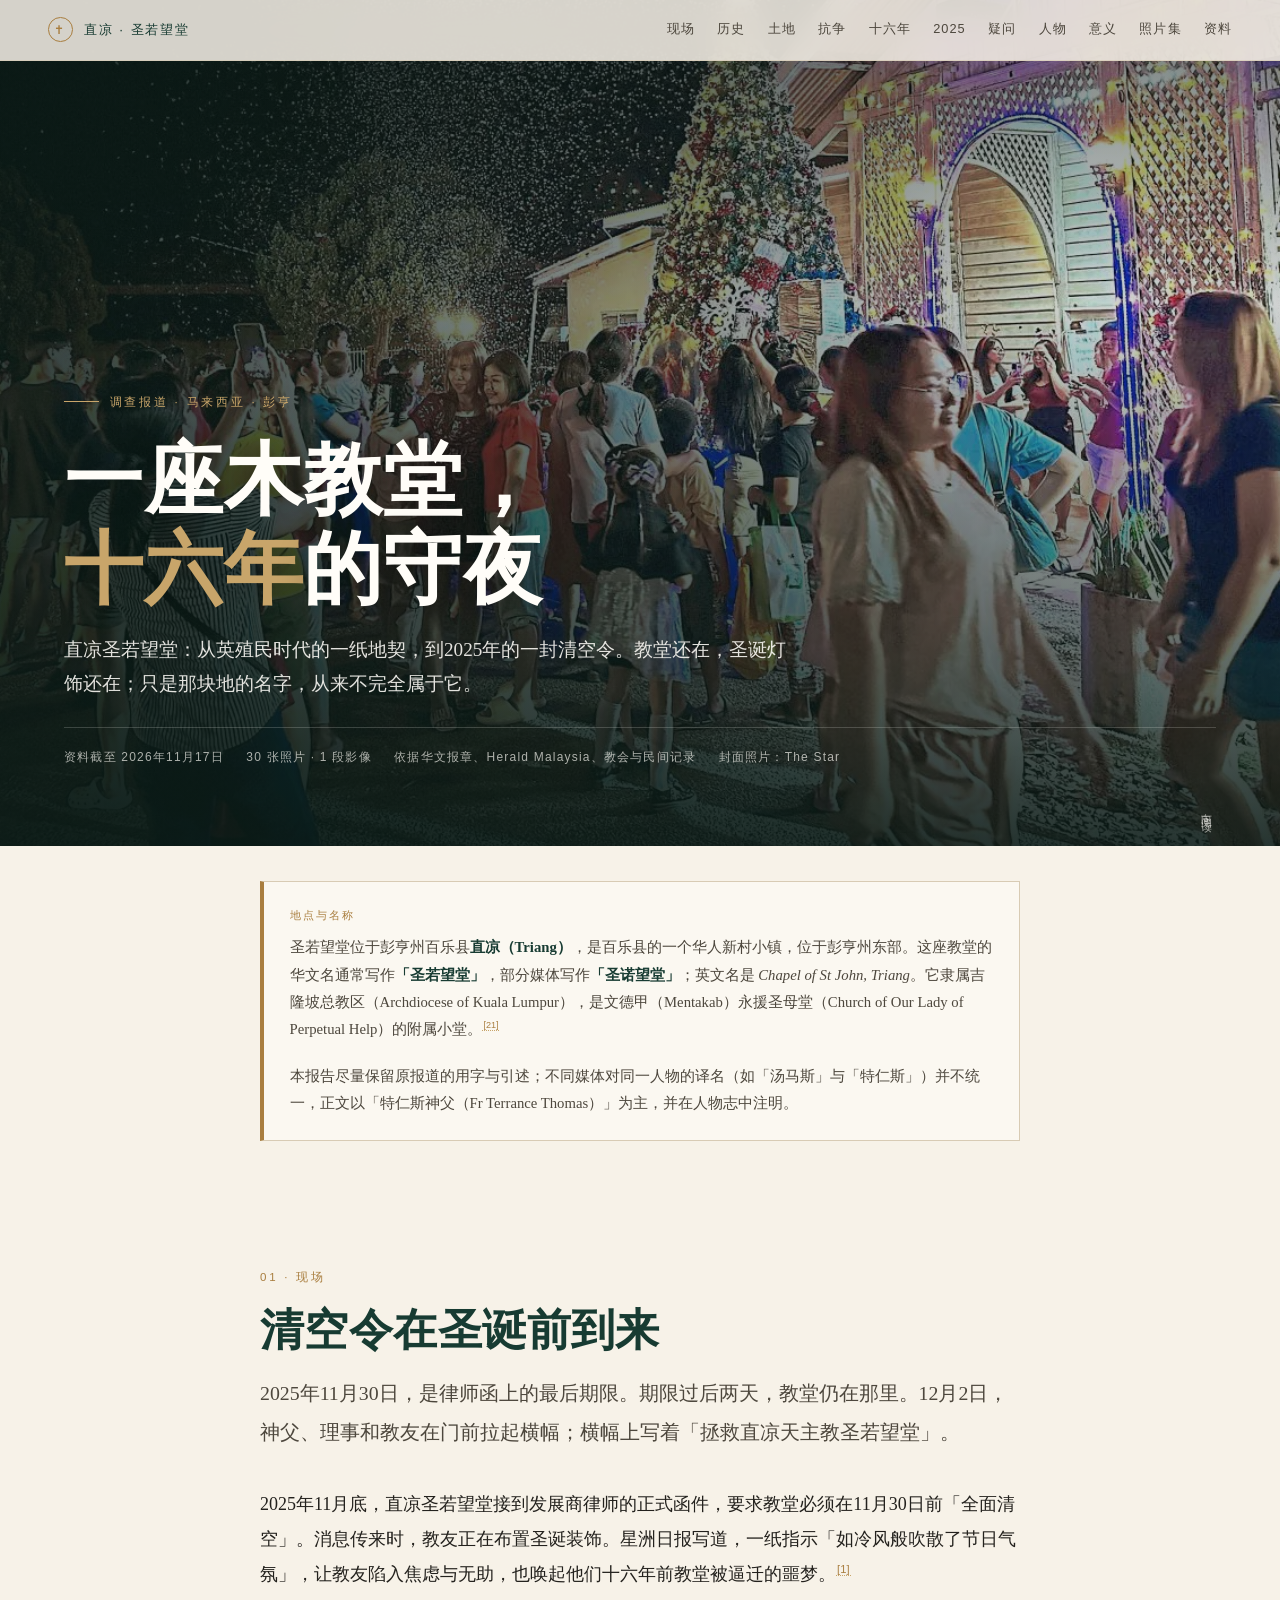
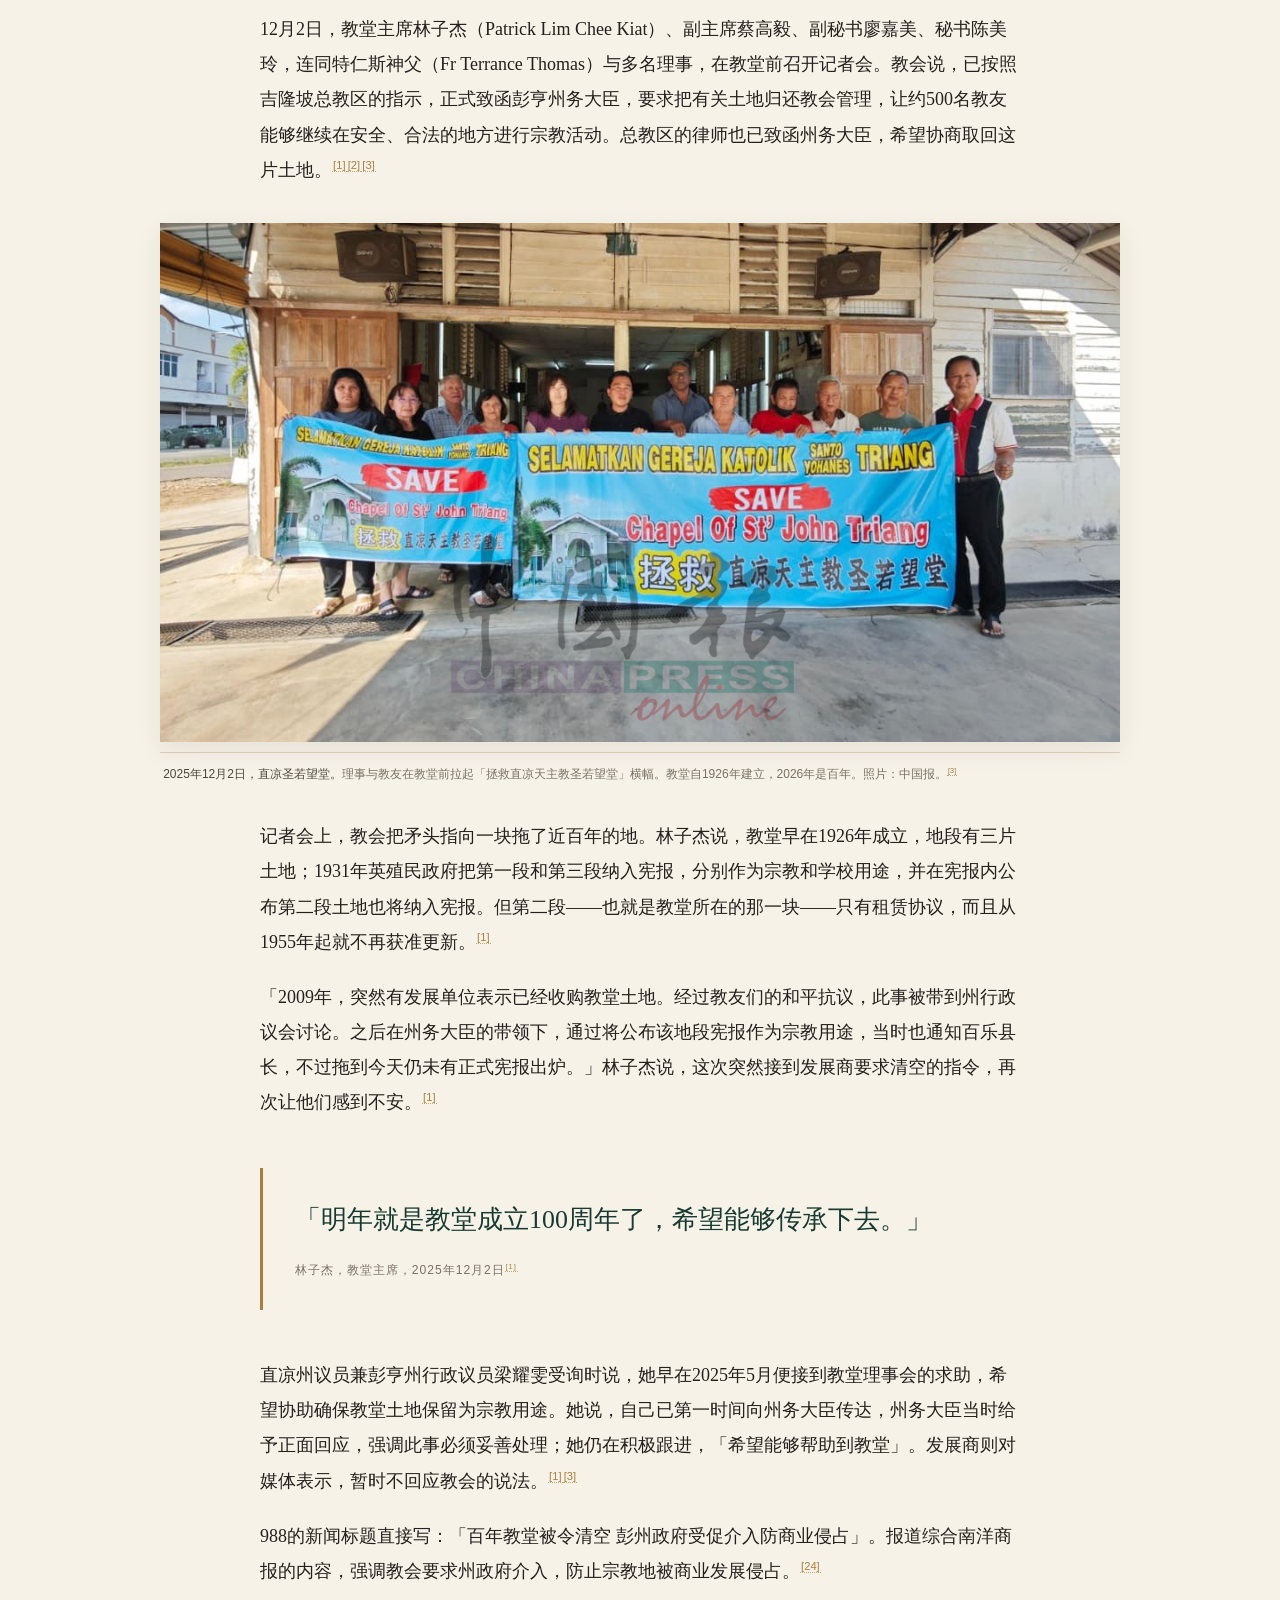
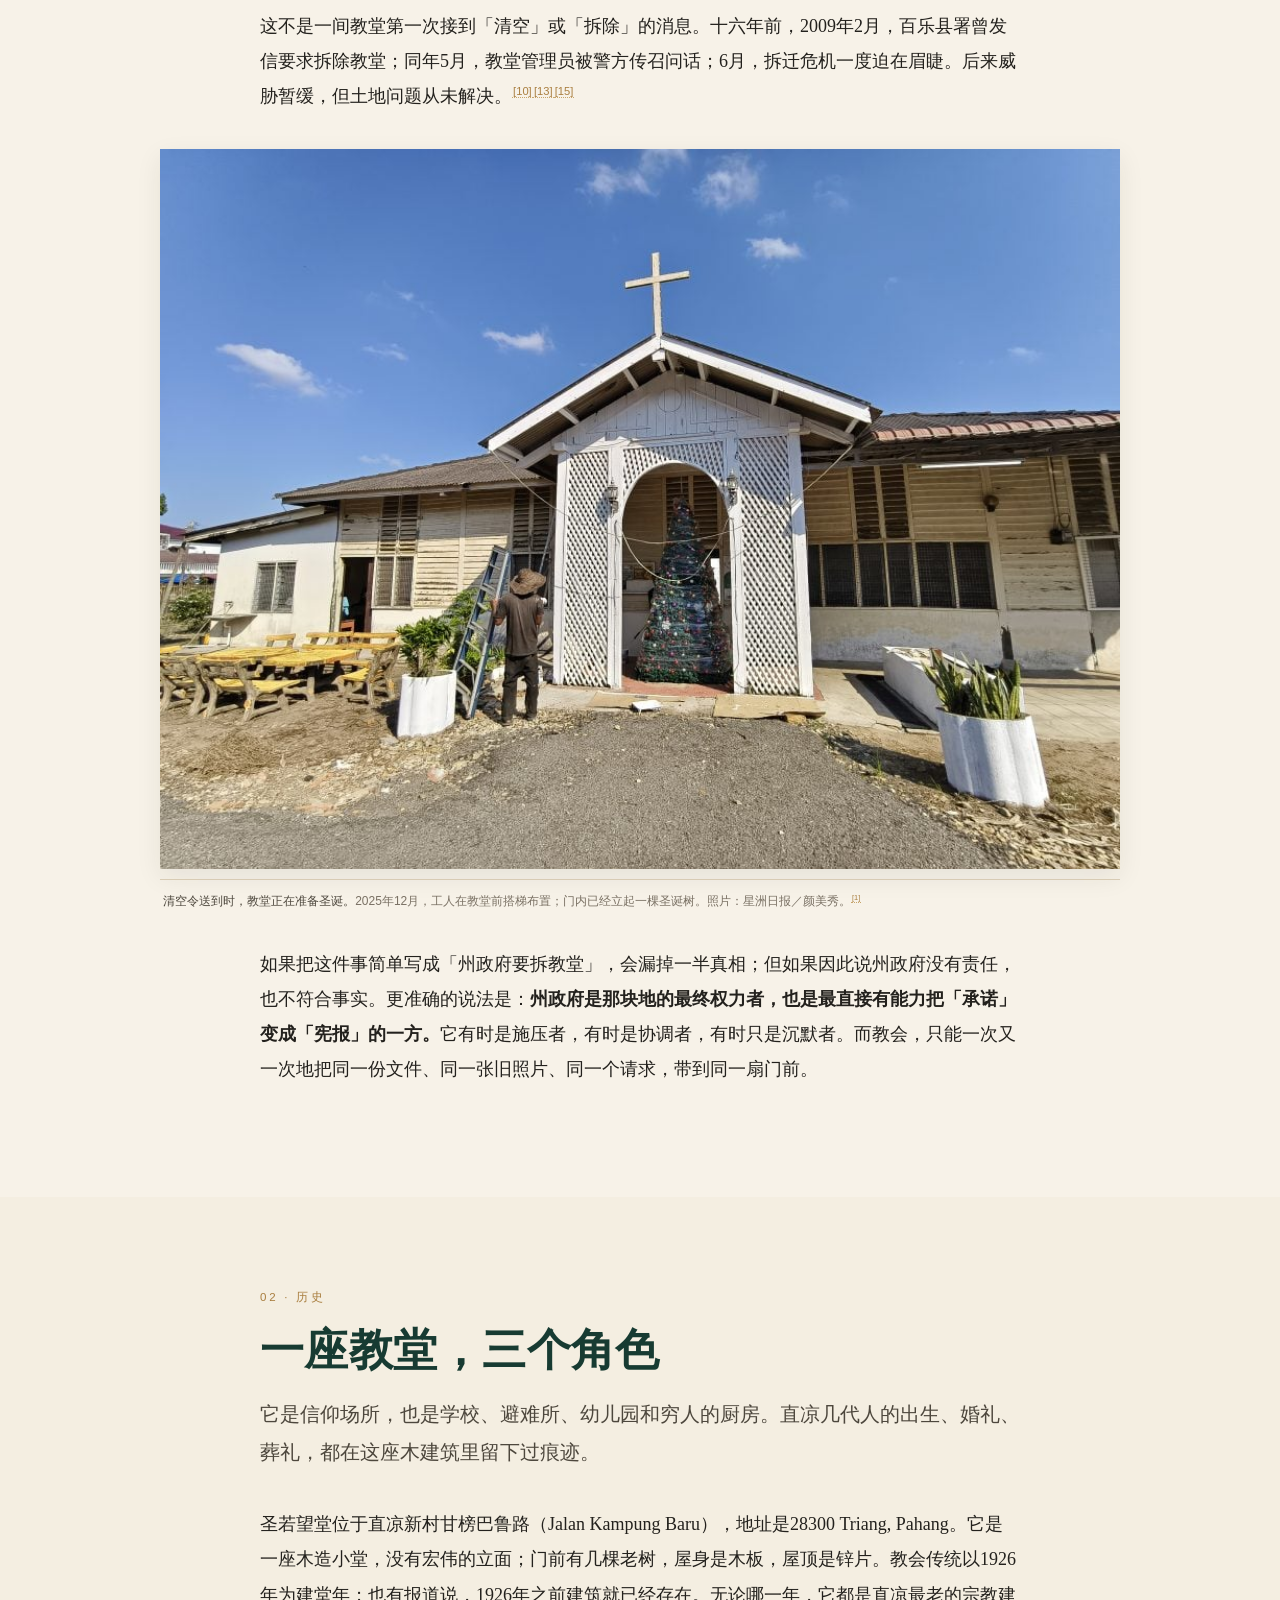
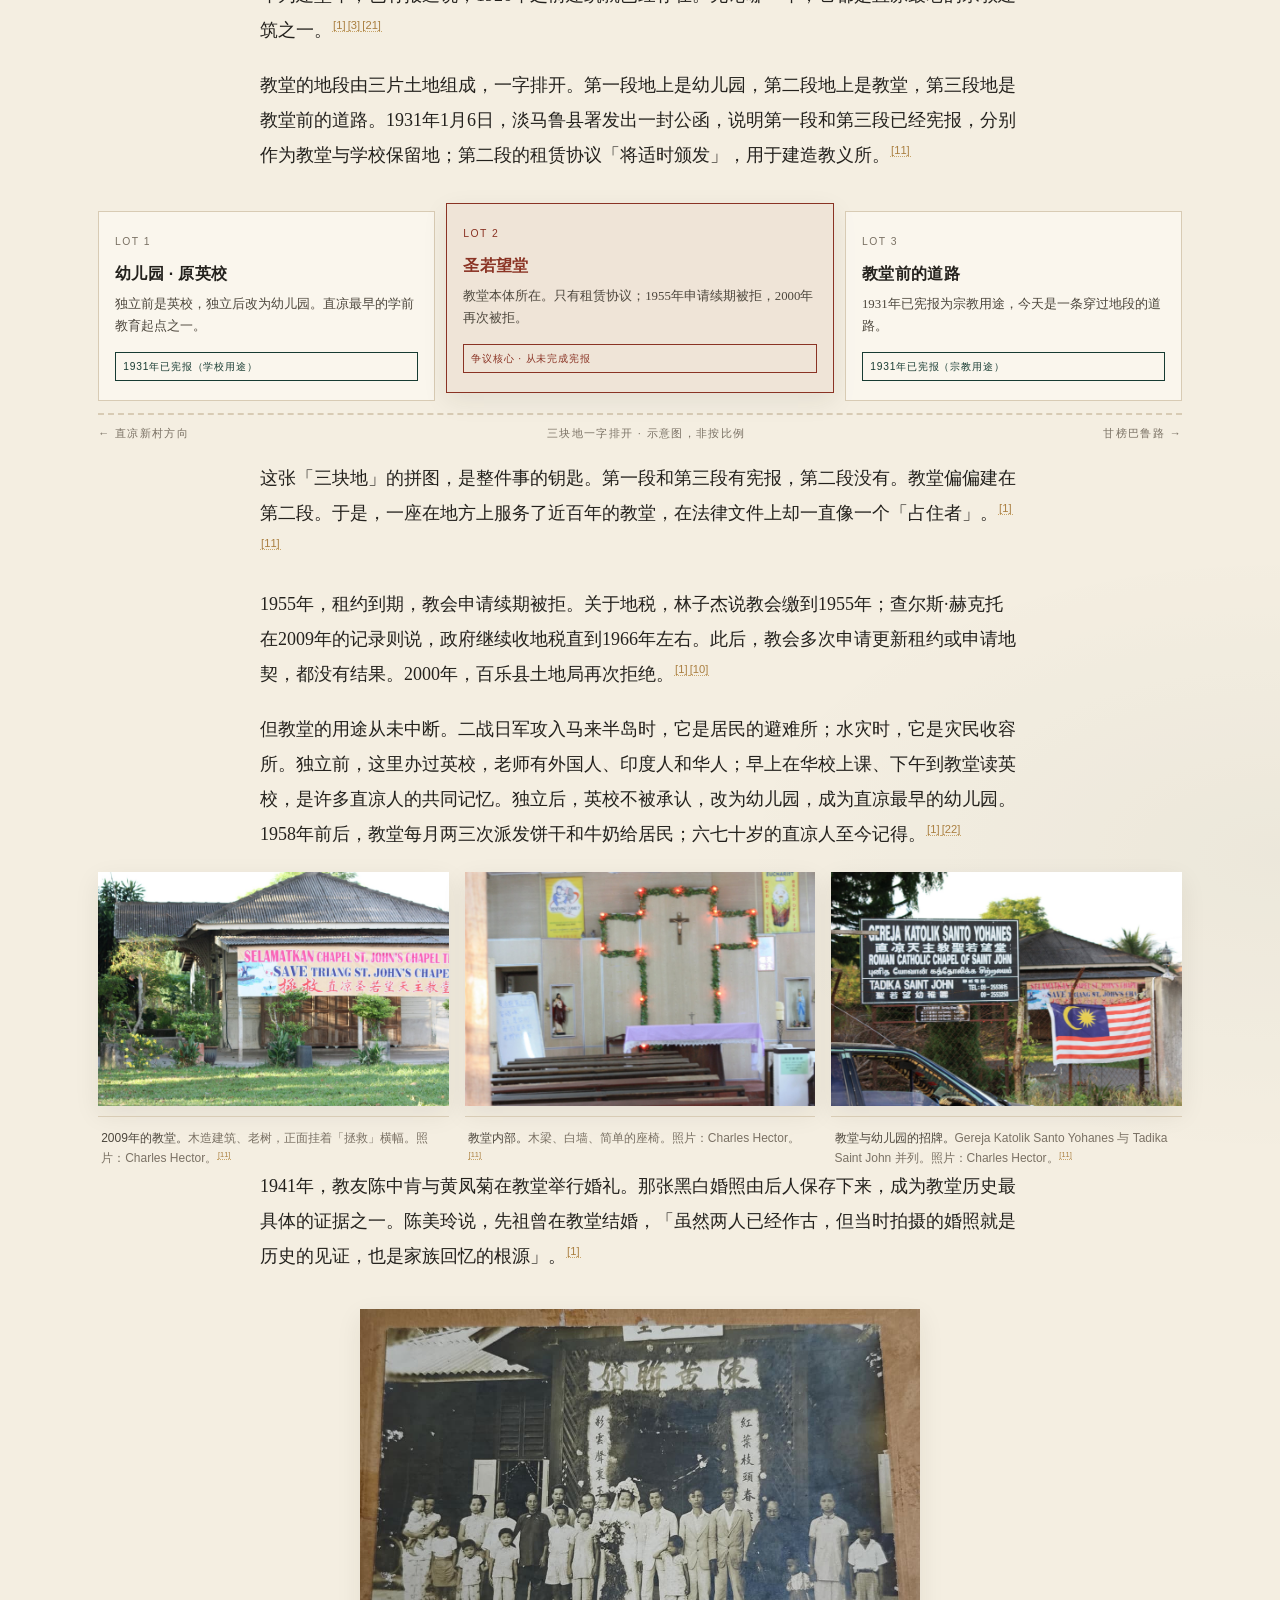
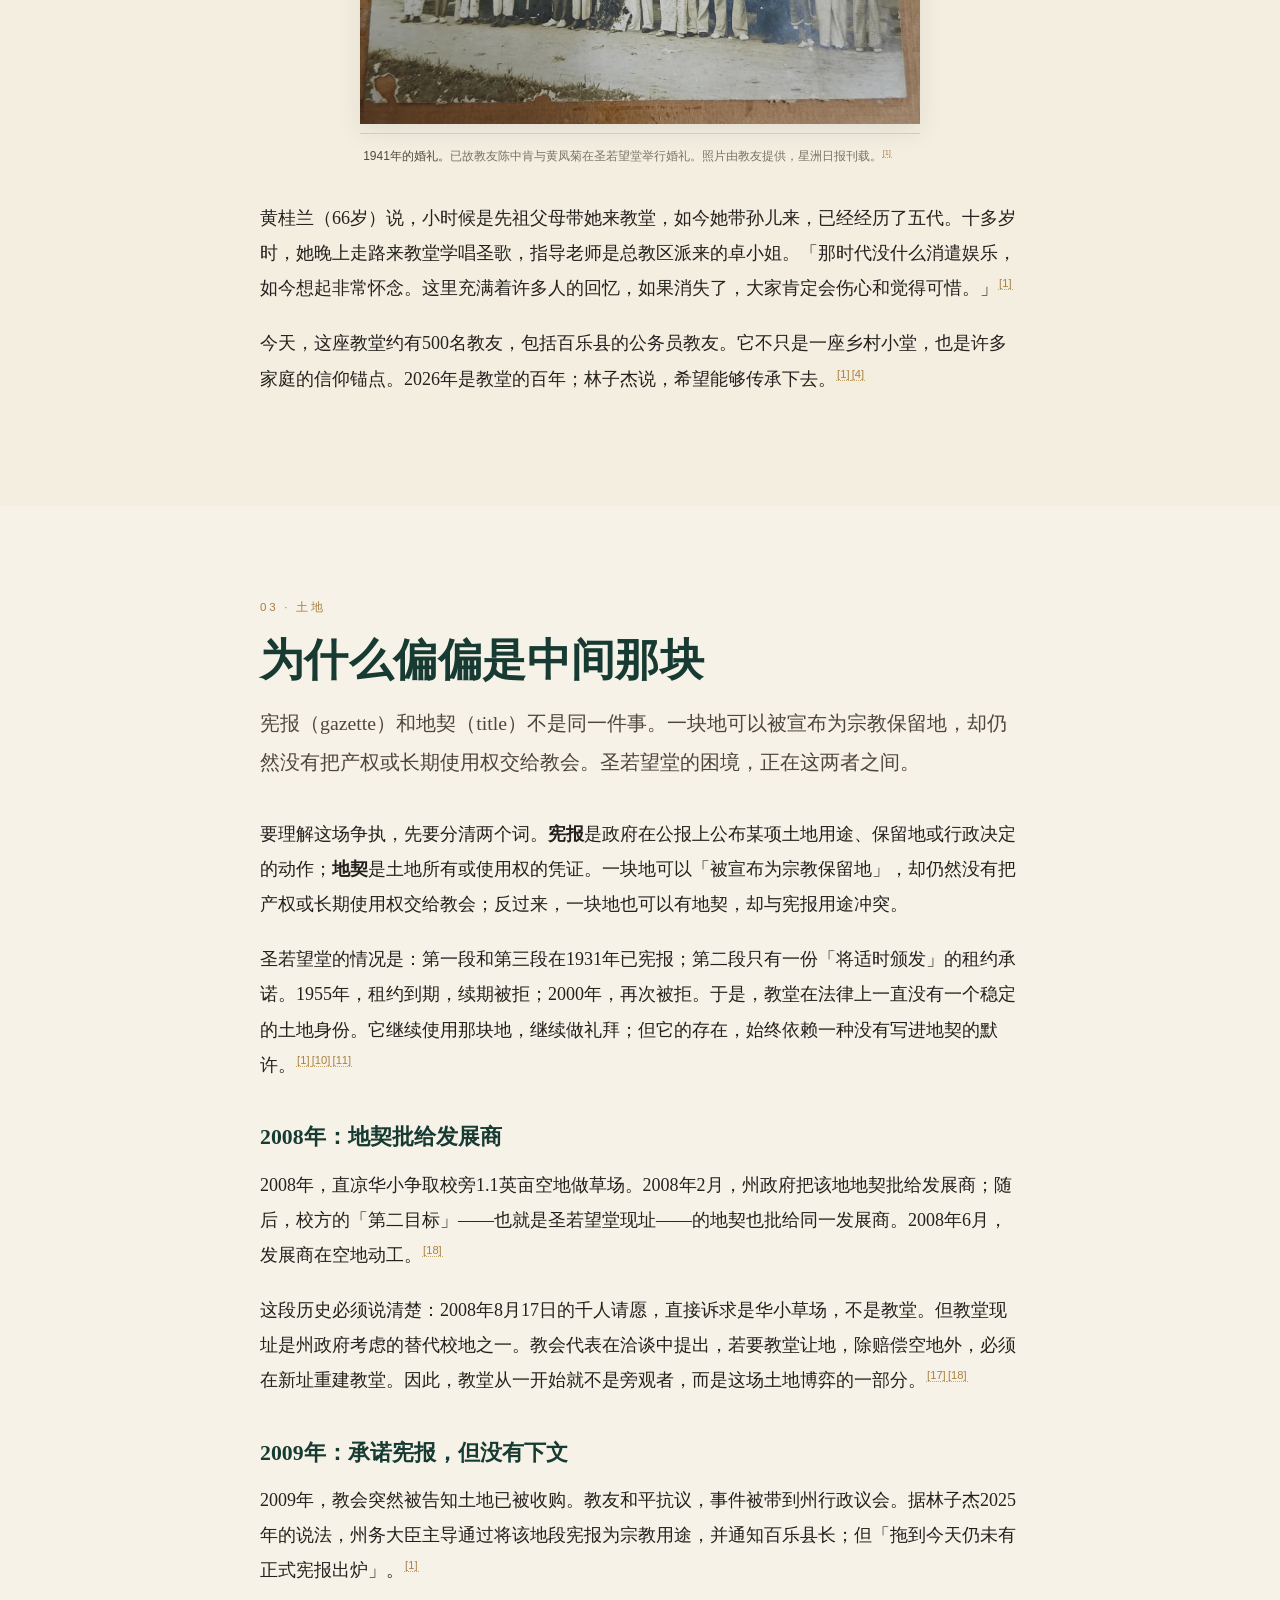
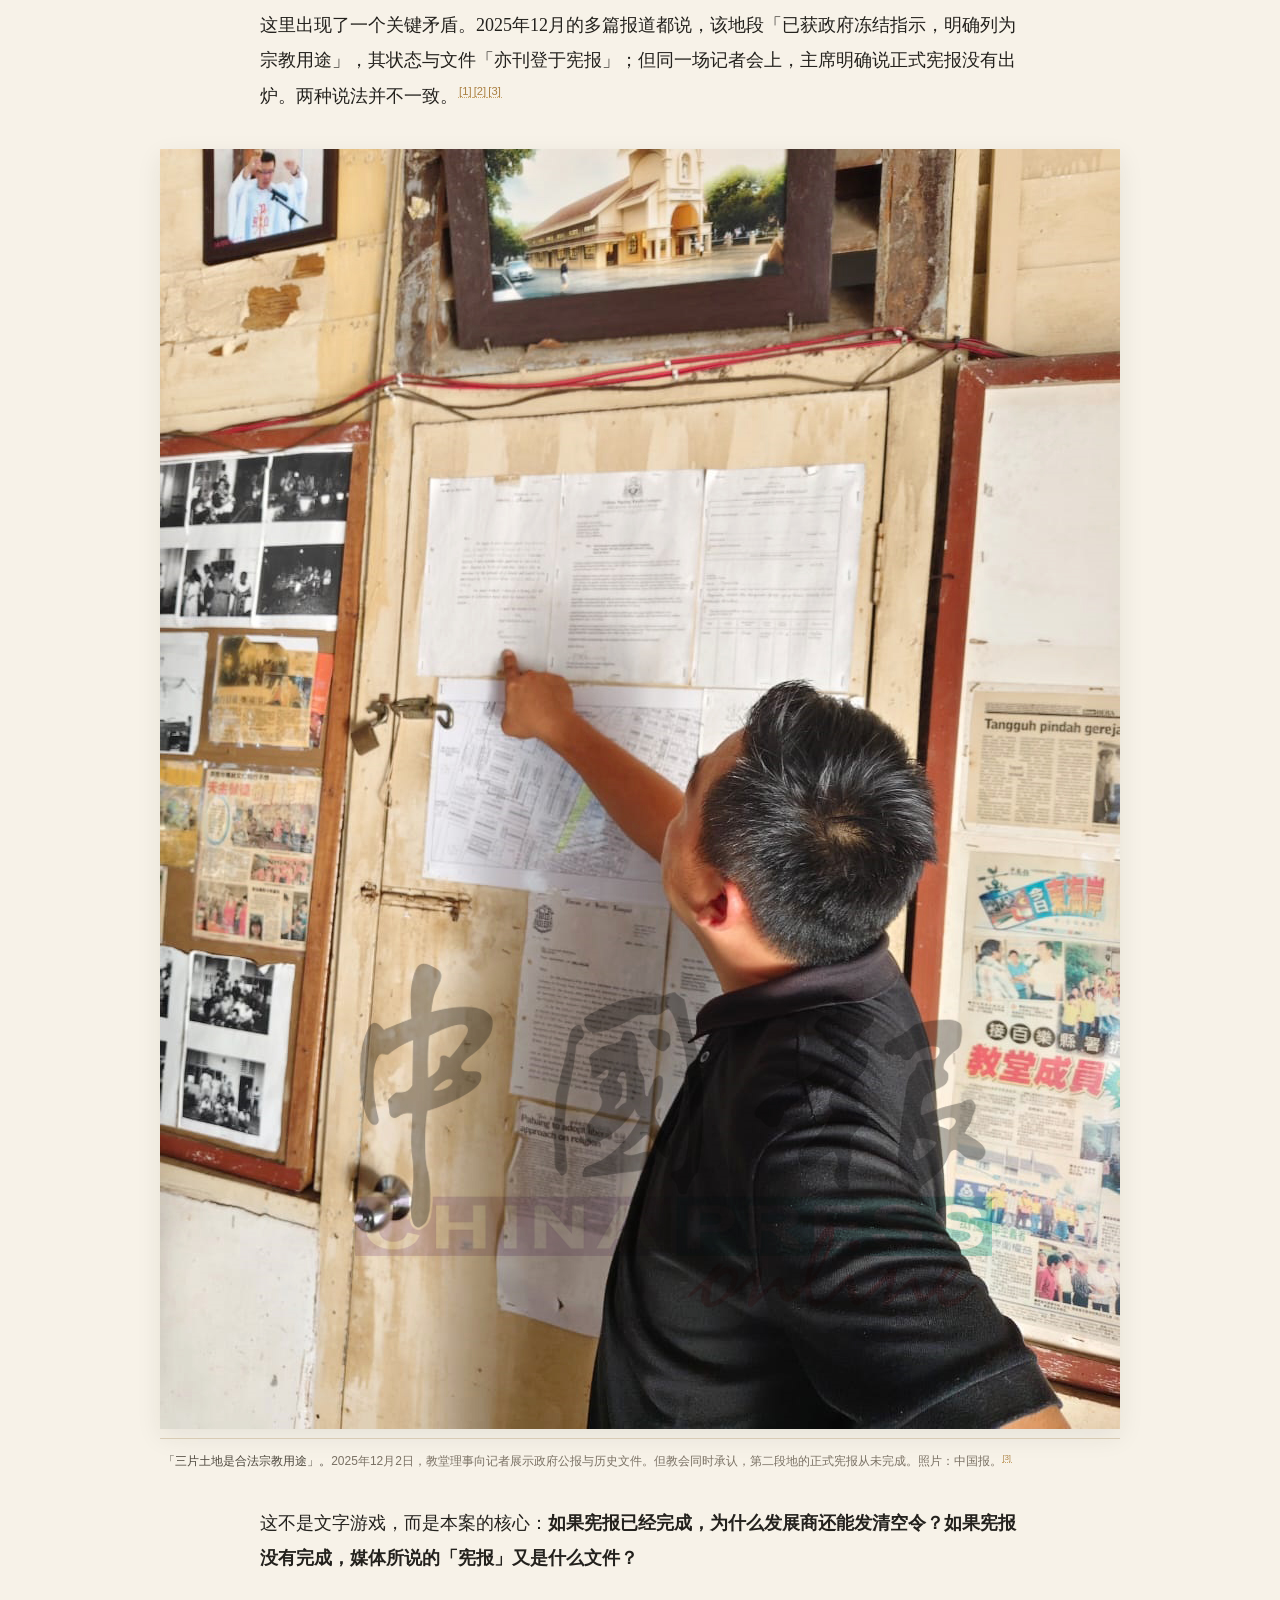
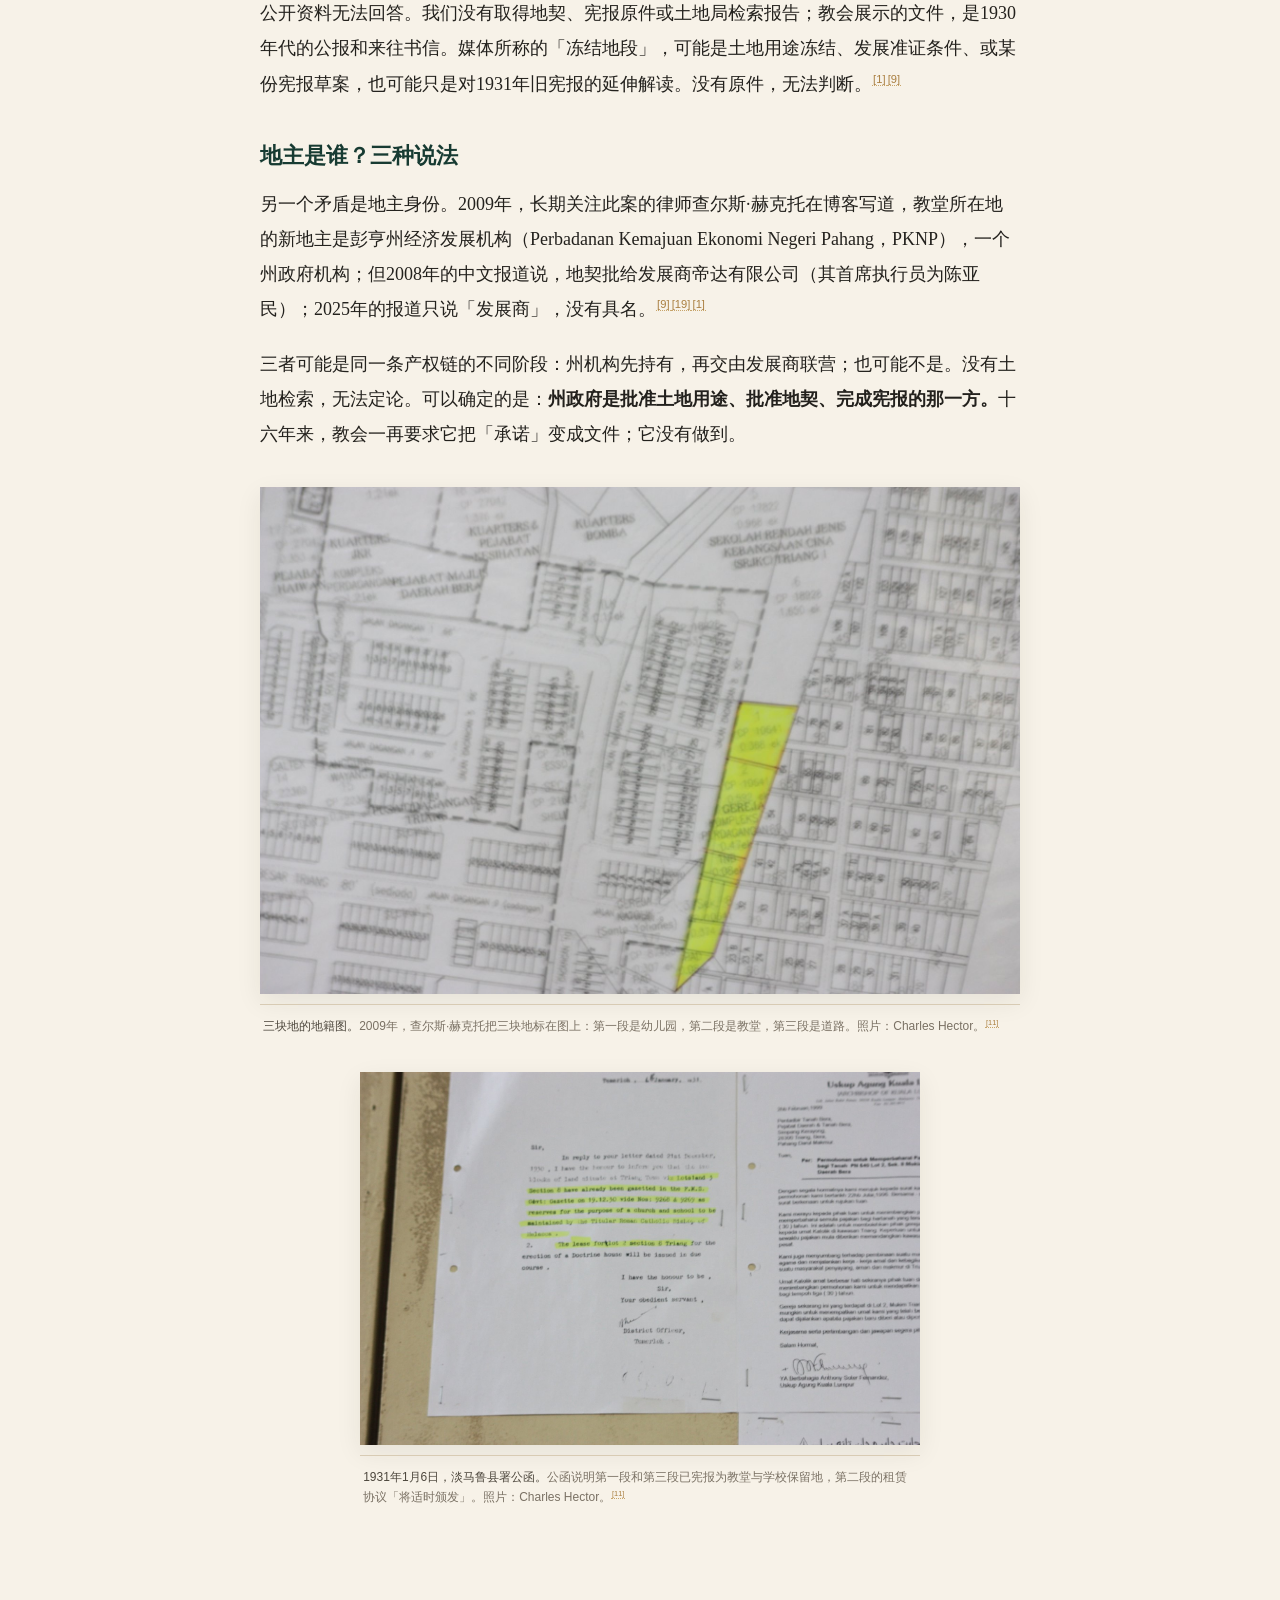
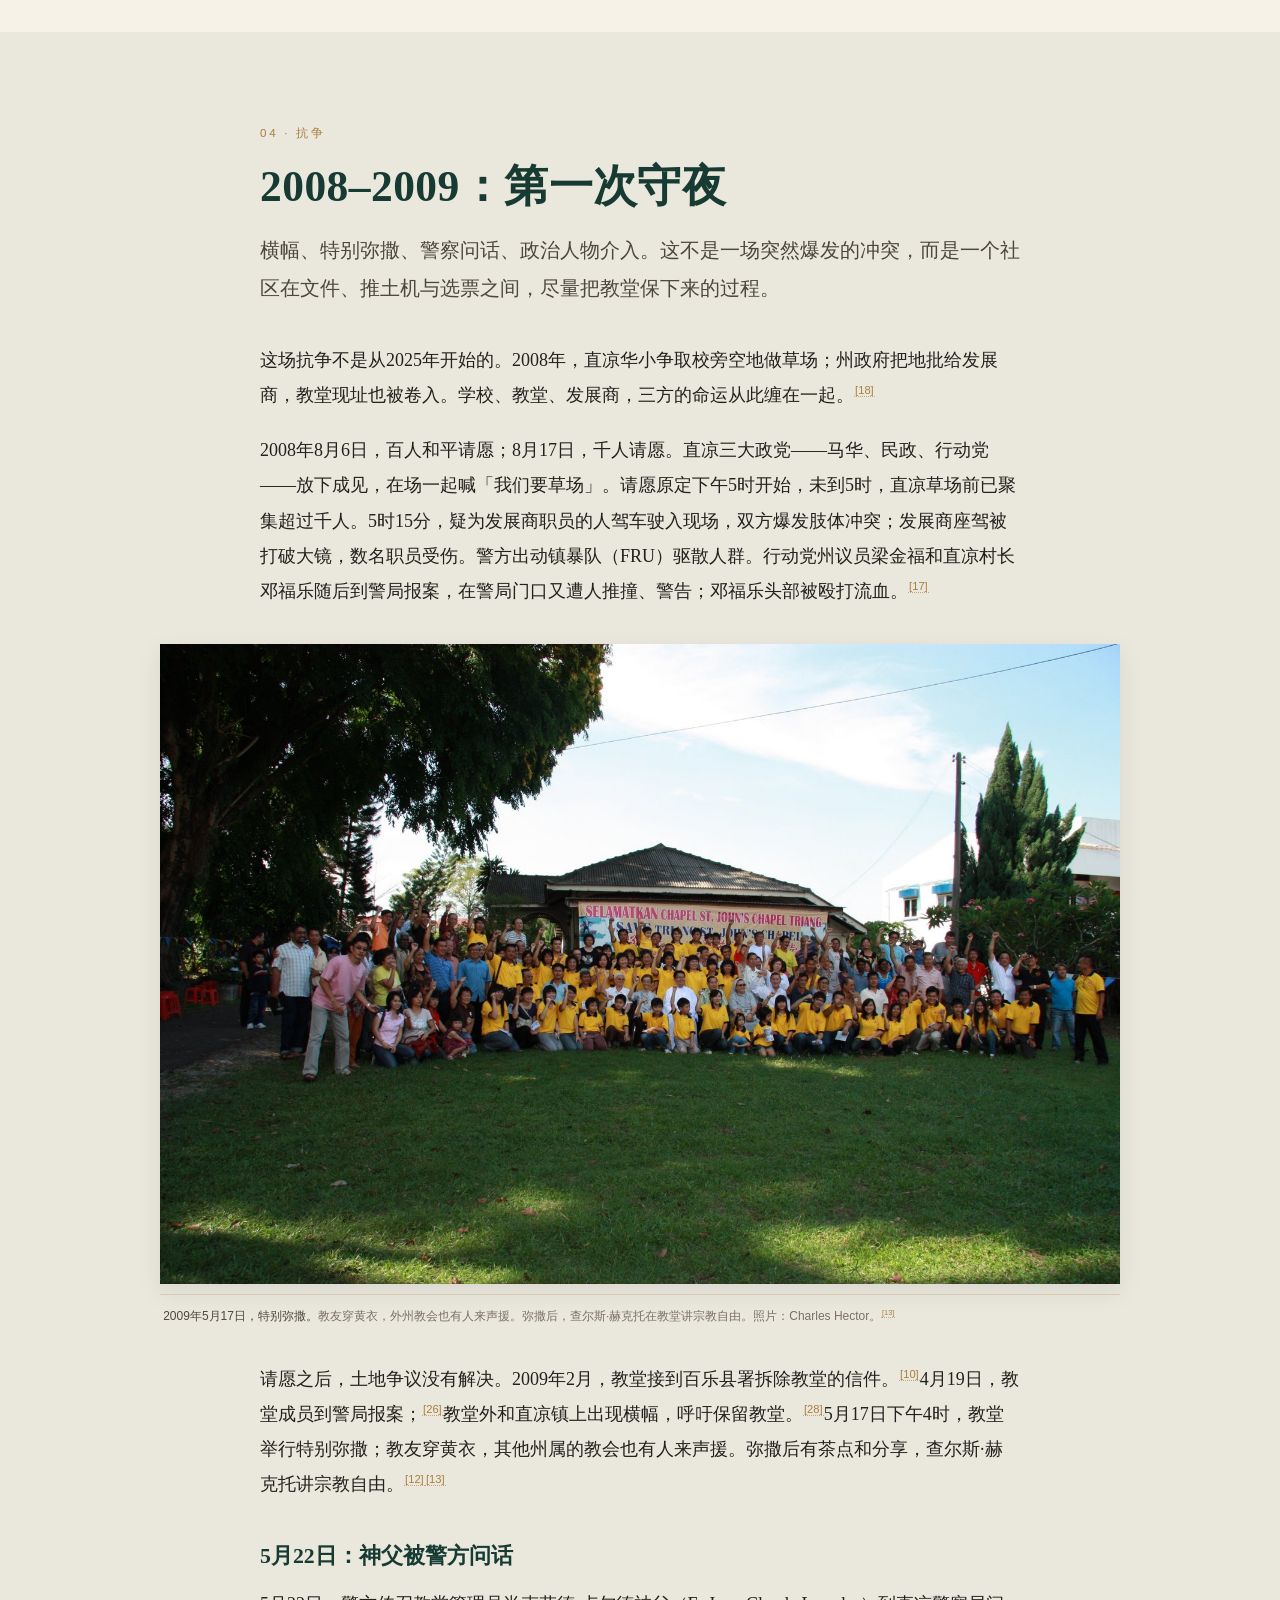
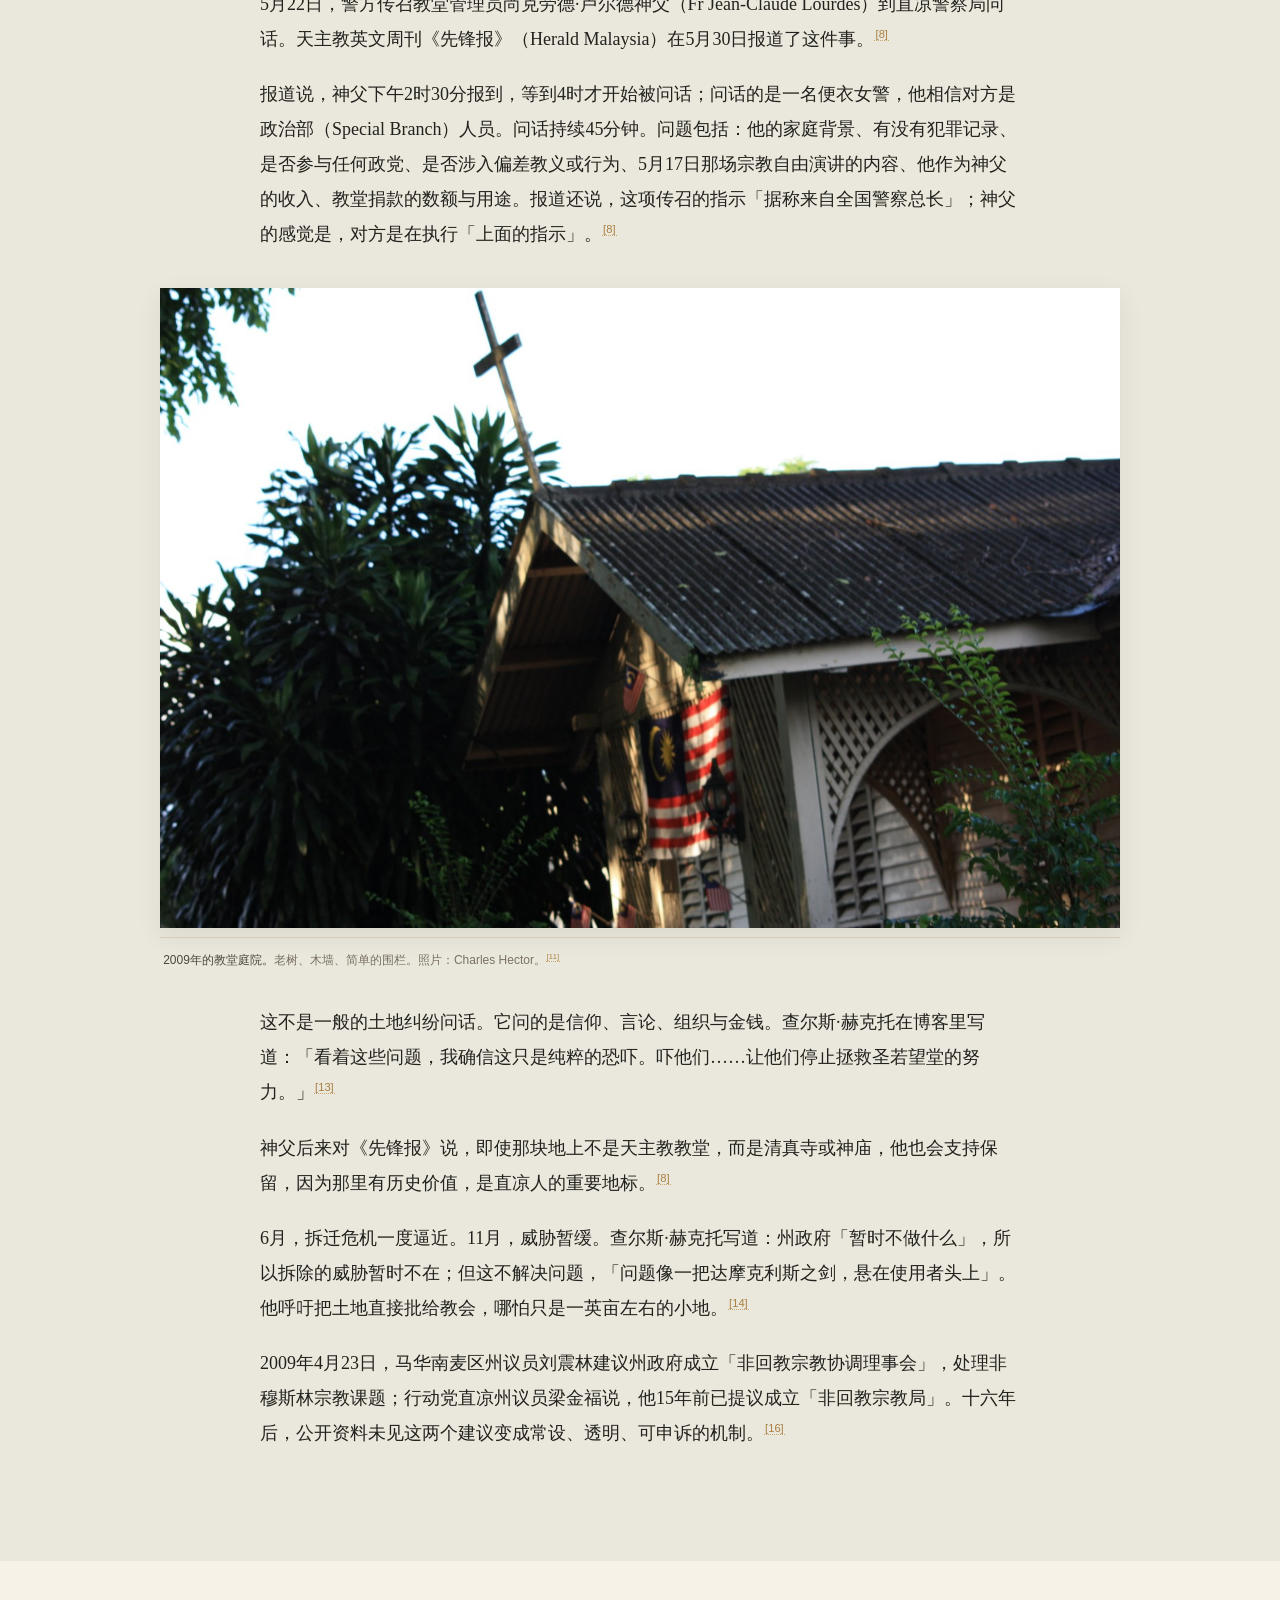
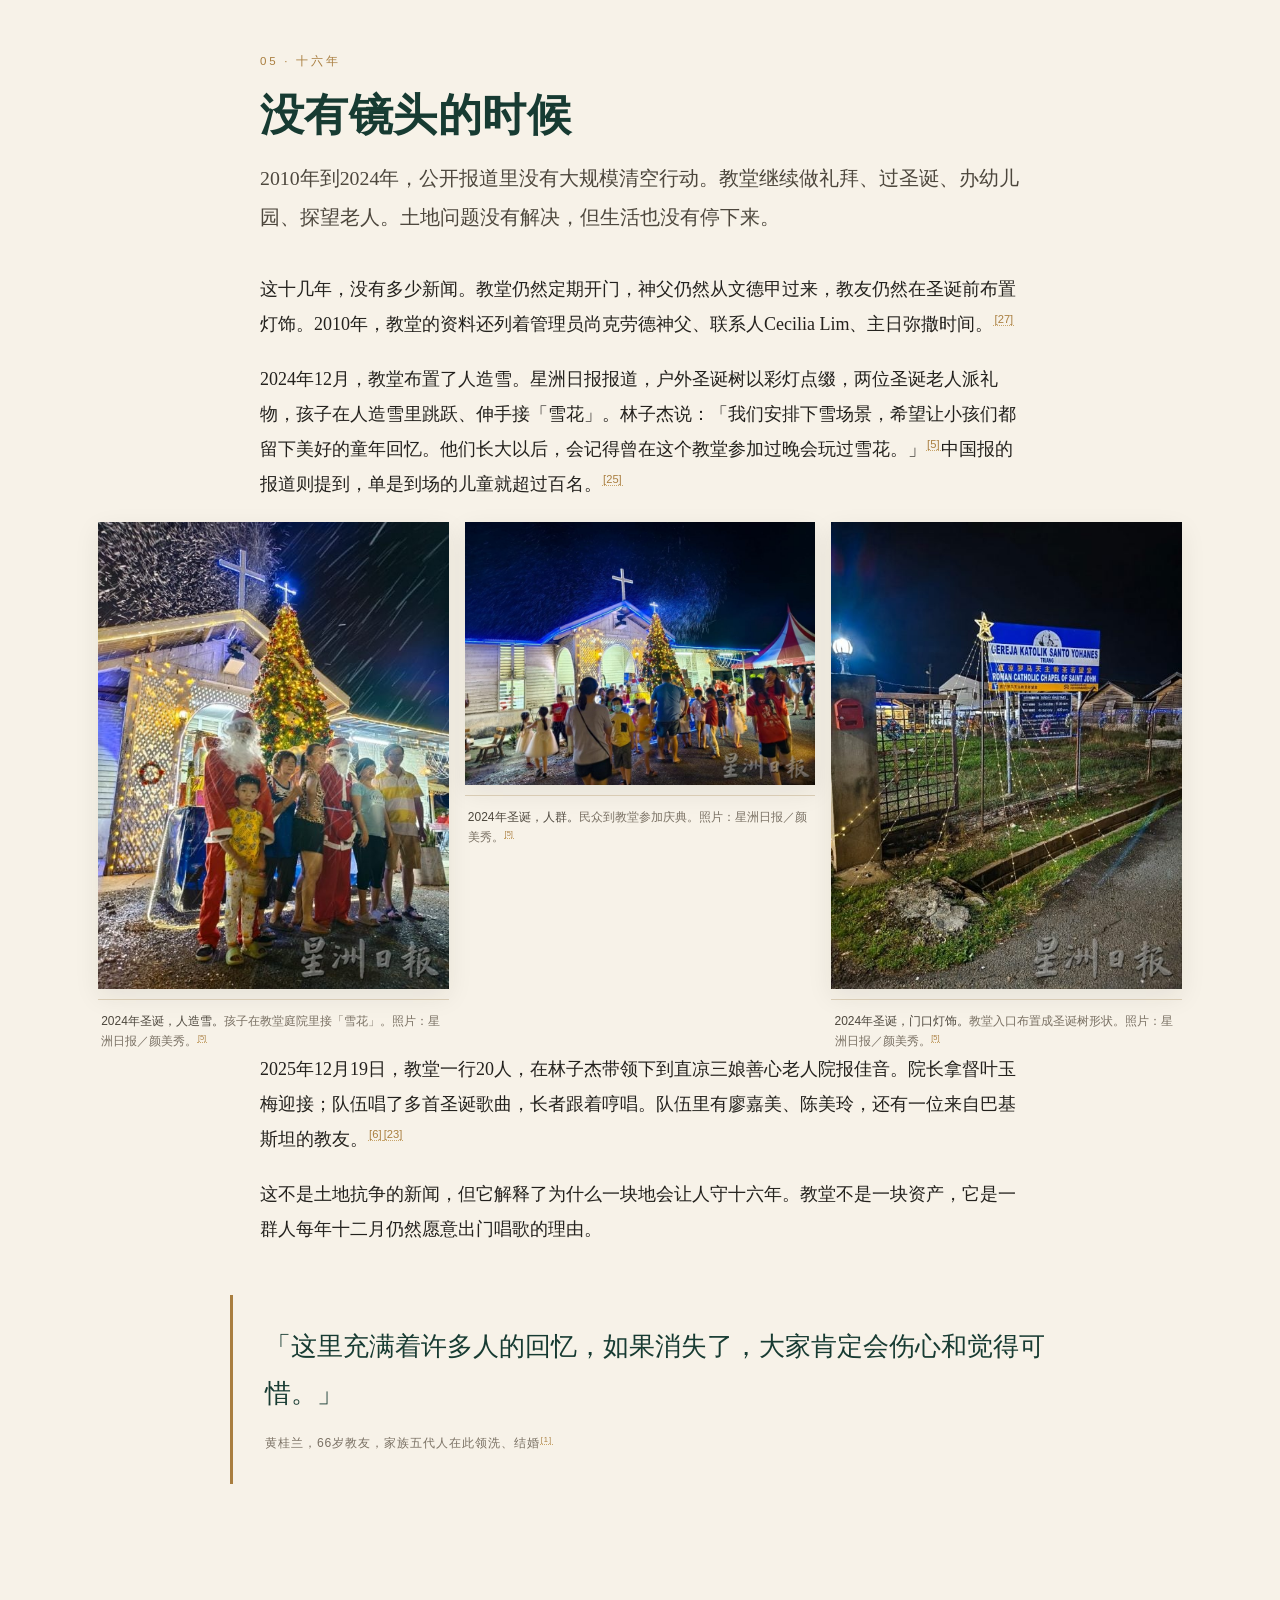
==== index.html @ d8bc38b2 "Add Triang St John Chapel research report, photo album and PDFs" ====
<!DOCTYPE html>
<html lang="zh-Hans">
<head>
<meta charset="utf-8">
<meta name="viewport" content="width=device-width, initial-scale=1">
<script>document.documentElement.classList.add('js');</script>
<title>一座木教堂，十六年的守夜｜直凉圣若望堂土地抗争调查（1926–2026）</title>
<meta name="description" content="马来西亚彭亨州百乐县直凉（Triang）圣若望堂，一座建于1926年的木造天主教堂，自2008年起卷入土地与发展商清空争议。本报告根据华文报章、天主教英文刊物、教会与民间记录，梳理其历史、抗争与未解的问题。">
<link rel="stylesheet" href="assets/style.css">
</head>
<body>

<div id="progress"></div>

<nav class="nav" id="nav">
  <a class="brand" href="index.html"><span class="cross">✝</span><span>直凉 · 圣若望堂</span></a>
  <button class="nav-toggle" id="navToggle" aria-label="打开目录" aria-expanded="false">目录</button>
  <div class="nav-links" id="navLinks">
    <a href="#scene">现场</a>
    <a href="#history">历史</a>
    <a href="#land">土地</a>
    <a href="#struggle">抗争</a>
    <a href="#years">十六年</a>
    <a href="#crisis2025">2025</a>
    <a href="#questions">疑问</a>
    <a href="#people">人物</a>
    <a href="#why">意义</a>
    <a href="照片集.html">照片集</a>
    <a href="#sources">资料</a>
  </div>
</nav>

<header class="hero">
  <div class="hero-bg" style="background-image:url('images/17_christmas_star_2025.webp')"></div>
  <div class="hero-inner">
    <div class="kicker">调查报道 · 马来西亚 · 彭亨</div>
    <h1>一座木教堂，<br><em>十六年</em>的守夜</h1>
    <p class="sub">直凉圣若望堂：从英殖民时代的一纸地契，到2025年的一封清空令。教堂还在，圣诞灯饰还在；只是那块地的名字，从来不完全属于它。</p>
    <div class="meta">
      <span>资料截至 2026年11月17日</span>
      <span>30 张照片 · 1 段影像</span>
      <span>依据华文报章、Herald Malaysia、教会与民间记录</span>
      <span>封面照片：The Star</span>
    </div>
  </div>
  <div class="scroll-cue">向下阅读</div>
</header>

<main>

<div class="wrap">
  <div class="note reveal">
    <span class="label">地点与名称</span>
    <p>圣若望堂位于彭亨州百乐县<strong>直凉（Triang）</strong>，是百乐县的一个华人新村小镇，位于彭亨州东部。这座教堂的华文名通常写作<strong>「圣若望堂」</strong>，部分媒体写作<strong>「圣诺望堂」</strong>；英文名是 <em>Chapel of St John, Triang</em>。它隶属吉隆坡总教区（Archdiocese of Kuala Lumpur），是文德甲（Mentakab）永援圣母堂（Church of Our Lady of Perpetual Help）的附属小堂。<sup class="ref"><a href="#s21">[21]</a></sup></p>
    <p>本报告尽量保留原报道的用字与引述；不同媒体对同一人物的译名（如「汤马斯」与「特仁斯」）并不统一，正文以「特仁斯神父（Fr Terrance Thomas）」为主，并在人物志中注明。</p>
  </div>
</div>

<section id="scene">
  <div class="wrap">
    <div class="section-head reveal">
      <span class="section-num">01 · 现场</span>
      <h2>清空令在圣诞前到来</h2>
      <p class="lede">2025年11月30日，是律师函上的最后期限。期限过后两天，教堂仍在那里。12月2日，神父、理事和教友在门前拉起横幅；横幅上写着「拯救直凉天主教圣若望堂」。</p>
    </div>

    <div class="read">
      <p>2025年11月底，直凉圣若望堂接到发展商律师的正式函件，要求教堂必须在11月30日前「全面清空」。消息传来时，教友正在布置圣诞装饰。星洲日报写道，一纸指示「如冷风般吹散了节日气氛」，让教友陷入焦虑与无助，也唤起他们十六年前教堂被逼迁的噩梦。<sup class="ref"><a href="#s1">[1]</a></sup></p>

      <p>12月2日，教堂主席林子杰（Patrick Lim Chee Kiat）、副主席蔡高毅、副秘书廖嘉美、秘书陈美玲，连同特仁斯神父（Fr Terrance Thomas）与多名理事，在教堂前召开记者会。教会说，已按照吉隆坡总教区的指示，正式致函彭亨州务大臣，要求把有关土地归还教会管理，让约500名教友能够继续在安全、合法的地方进行宗教活动。总教区的律师也已致函州务大臣，希望协商取回这片土地。<sup class="ref"><a href="#s1">[1]</a></sup><sup class="ref"><a href="#s2">[2]</a></sup><sup class="ref"><a href="#s3">[3]</a></sup></p>
    </div>

    <figure class="bleed reveal">
      <img src="images/02_banner_2025.jpg" alt="直凉圣若望堂理事与教友在教堂前拉起拯救教堂的横幅" loading="lazy">
      <figcaption><b>2025年12月2日，直凉圣若望堂。</b>理事与教友在教堂前拉起「拯救直凉天主教圣若望堂」横幅。教堂自1926年建立，2026年是百年。照片：中国报。<sup class="ref"><a href="#s3">[3]</a></sup></figcaption>
    </figure>

    <div class="read">
      <p>记者会上，教会把矛头指向一块拖了近百年的地。林子杰说，教堂早在1926年成立，地段有三片土地；1931年英殖民政府把第一段和第三段纳入宪报，分别作为宗教和学校用途，并在宪报内公布第二段土地也将纳入宪报。但第二段——也就是教堂所在的那一块——只有租赁协议，而且从1955年起就不再获准更新。<sup class="ref"><a href="#s1">[1]</a></sup></p>

      <p>「2009年，突然有发展单位表示已经收购教堂土地。经过教友们的和平抗议，此事被带到州行政议会讨论。之后在州务大臣的带领下，通过将公布该地段宪报作为宗教用途，当时也通知百乐县长，不过拖到今天仍未有正式宪报出炉。」林子杰说，这次突然接到发展商要求清空的指令，再次让他们感到不安。<sup class="ref"><a href="#s1">[1]</a></sup></p>

      <aside class="pull">
        <p>「明年就是教堂成立100周年了，希望能够传承下去。」</p>
        <cite>林子杰，教堂主席，2025年12月2日<sup class="ref"><a href="#s1">[1]</a></sup></cite>
      </aside>

      <p>直凉州议员兼彭亨州行政议员梁耀雯受询时说，她早在2025年5月便接到教堂理事会的求助，希望协助确保教堂土地保留为宗教用途。她说，自己已第一时间向州务大臣传达，州务大臣当时给予正面回应，强调此事必须妥善处理；她仍在积极跟进，「希望能够帮助到教堂」。发展商则对媒体表示，暂时不回应教会的说法。<sup class="ref"><a href="#s1">[1]</a></sup><sup class="ref"><a href="#s3">[3]</a></sup></p>

      <p>988的新闻标题直接写：「百年教堂被令清空 彭州政府受促介入防商业侵占」。报道综合南洋商报的内容，强调教会要求州政府介入，防止宗教地被商业发展侵占。<sup class="ref"><a href="#s24">[24]</a></sup></p>

      <p>这不是一间教堂第一次接到「清空」或「拆除」的消息。十六年前，2009年2月，百乐县署曾发信要求拆除教堂；同年5月，教堂管理员被警方传召问话；6月，拆迁危机一度迫在眉睫。后来威胁暂缓，但土地问题从未解决。<sup class="ref"><a href="#s10">[10]</a></sup><sup class="ref"><a href="#s13">[13]</a></sup><sup class="ref"><a href="#s15">[15]</a></sup></p>
    </div>

    <figure class="bleed reveal">
      <img src="images/08_church_before_christmas_2025.jpg" alt="清空令送到时，教堂正在准备圣诞，工人在门前搭梯布置" loading="lazy">
      <figcaption><b>清空令送到时，教堂正在准备圣诞。</b>2025年12月，工人在教堂前搭梯布置；门内已经立起一棵圣诞树。照片：星洲日报／颜美秀。<sup class="ref"><a href="#s1">[1]</a></sup></figcaption>
    </figure>

    <div class="read">
      <p>如果把这件事简单写成「州政府要拆教堂」，会漏掉一半真相；但如果因此说州政府没有责任，也不符合事实。更准确的说法是：<strong>州政府是那块地的最终权力者，也是最直接有能力把「承诺」变成「宪报」的一方。</strong>它有时是施压者，有时是协调者，有时只是沉默者。而教会，只能一次又一次地把同一份文件、同一张旧照片、同一个请求，带到同一扇门前。</p>
    </div>
  </div>
</section>

<section id="history" style="background:rgba(239,230,214,.42)">
  <div class="wrap">
    <div class="section-head reveal">
      <span class="section-num">02 · 历史</span>
      <h2>一座教堂，三个角色</h2>
      <p class="lede">它是信仰场所，也是学校、避难所、幼儿园和穷人的厨房。直凉几代人的出生、婚礼、葬礼，都在这座木建筑里留下过痕迹。</p>
    </div>

    <div class="read">
      <p>圣若望堂位于直凉新村甘榜巴鲁路（Jalan Kampung Baru），地址是28300 Triang, Pahang。它是一座木造小堂，没有宏伟的立面；门前有几棵老树，屋身是木板，屋顶是锌片。教会传统以1926年为建堂年；也有报道说，1926年之前建筑就已经存在。无论哪一年，它都是直凉最老的宗教建筑之一。<sup class="ref"><a href="#s1">[1]</a></sup><sup class="ref"><a href="#s3">[3]</a></sup><sup class="ref"><a href="#s21">[21]</a></sup></p>

      <p>教堂的地段由三片土地组成，一字排开。第一段地上是幼儿园，第二段地上是教堂，第三段地是教堂前的道路。1931年1月6日，淡马鲁县署发出一封公函，说明第一段和第三段已经宪报，分别作为教堂与学校保留地；第二段的租赁协议「将适时颁发」，用于建造教义所。<sup class="ref"><a href="#s11">[11]</a></sup></p>
    </div>

    <div class="lot-diagram reveal" aria-label="圣若望堂三块土地的示意图">
      <div class="lot">
        <div>
          <div class="tag">LOT 1</div>
          <h4>幼儿园 · 原英校</h4>
          <p>独立前是英校，独立后改为幼儿园。直凉最早的学前教育起点之一。</p>
        </div>
        <span class="status">1931年已宪报（学校用途）</span>
      </div>
      <div class="lot lot-2">
        <div>
          <div class="tag">LOT 2</div>
          <h4>圣若望堂</h4>
          <p>教堂本体所在。只有租赁协议；1955年申请续期被拒，2000年再次被拒。</p>
        </div>
        <span class="status">争议核心 · 从未完成宪报</span>
      </div>
      <div class="lot">
        <div>
          <div class="tag">LOT 3</div>
          <h4>教堂前的道路</h4>
          <p>1931年已宪报为宗教用途，今天是一条穿过地段的道路。</p>
        </div>
        <span class="status">1931年已宪报（宗教用途）</span>
      </div>
      <div class="road"><span>← 直凉新村方向</span><span>三块地一字排开 · 示意图，非按比例</span><span>甘榜巴鲁路 →</span></div>
    </div>

    <div class="read">
      <p>这张「三块地」的拼图，是整件事的钥匙。第一段和第三段有宪报，第二段没有。教堂偏偏建在第二段。于是，一座在地方上服务了近百年的教堂，在法律文件上却一直像一个「占住者」。<sup class="ref"><a href="#s1">[1]</a></sup><sup class="ref"><a href="#s11">[11]</a></sup></p>

      <p>1955年，租约到期，教会申请续期被拒。关于地税，林子杰说教会缴到1955年；查尔斯·赫克托在2009年的记录则说，政府继续收地税直到1966年左右。此后，教会多次申请更新租约或申请地契，都没有结果。2000年，百乐县土地局再次拒绝。<sup class="ref"><a href="#s1">[1]</a></sup><sup class="ref"><a href="#s10">[10]</a></sup></p>

      <p>但教堂的用途从未中断。二战日军攻入马来半岛时，它是居民的避难所；水灾时，它是灾民收容所。独立前，这里办过英校，老师有外国人、印度人和华人；早上在华校上课、下午到教堂读英校，是许多直凉人的共同记忆。独立后，英校不被承认，改为幼儿园，成为直凉最早的幼儿园。1958年前后，教堂每月两三次派发饼干和牛奶给居民；六七十岁的直凉人至今记得。<sup class="ref"><a href="#s1">[1]</a></sup><sup class="ref"><a href="#s22">[22]</a></sup></p>
    </div>

    <div class="trio reveal">
      <figure>
        <img src="images/18_2009_exterior.jpg" alt="2009年的圣若望堂外观，木造建筑与老树" loading="lazy">
        <figcaption><b>2009年的教堂。</b>木造建筑、老树，正面挂着「拯救」横幅。照片：Charles Hector。<sup class="ref"><a href="#s11">[11]</a></sup></figcaption>
      </figure>
      <figure>
        <img src="images/22_2009_interior.jpg" alt="圣若望堂内部，木梁与简单座椅" loading="lazy">
        <figcaption><b>教堂内部。</b>木梁、白墙、简单的座椅。照片：Charles Hector。<sup class="ref"><a href="#s11">[11]</a></sup></figcaption>
      </figure>
      <figure>
        <img src="images/23_2009_sign.jpg" alt="教堂与幼儿园共用的入口招牌" loading="lazy">
        <figcaption><b>教堂与幼儿园的招牌。</b>Gereja Katolik Santo Yohanes 与 Tadika Saint John 并列。照片：Charles Hector。<sup class="ref"><a href="#s11">[11]</a></sup></figcaption>
      </figure>
    </div>

    <div class="read">
      <p>1941年，教友陈中肯与黄凤菊在教堂举行婚礼。那张黑白婚照由后人保存下来，成为教堂历史最具体的证据之一。陈美玲说，先祖曾在教堂结婚，「虽然两人已经作古，但当时拍摄的婚照就是历史的见证，也是家族回忆的根源」。<sup class="ref"><a href="#s1">[1]</a></sup></p>

      <figure class="portrait reveal">
        <img src="images/14_wedding_1941.jpg" alt="1941年陈中肯与黄凤菊在圣若望堂的婚礼照" loading="lazy">
        <figcaption><b>1941年的婚礼。</b>已故教友陈中肯与黄凤菊在圣若望堂举行婚礼。照片由教友提供，星洲日报刊载。<sup class="ref"><a href="#s1">[1]</a></sup></figcaption>
      </figure>

      <p>黄桂兰（66岁）说，小时候是先祖父母带她来教堂，如今她带孙儿来，已经经历了五代。十多岁时，她晚上走路来教堂学唱圣歌，指导老师是总教区派来的卓小姐。「那时代没什么消遣娱乐，如今想起非常怀念。这里充满着许多人的回忆，如果消失了，大家肯定会伤心和觉得可惜。」<sup class="ref"><a href="#s1">[1]</a></sup></p>

      <p>今天，这座教堂约有500名教友，包括百乐县的公务员教友。它不只是一座乡村小堂，也是许多家庭的信仰锚点。2026年是教堂的百年；林子杰说，希望能够传承下去。<sup class="ref"><a href="#s1">[1]</a></sup><sup class="ref"><a href="#s4">[4]</a></sup></p>
    </div>
  </div>
</section>

<section id="land">
  <div class="wrap">
    <div class="section-head reveal">
      <span class="section-num">03 · 土地</span>
      <h2>为什么偏偏是中间那块</h2>
      <p class="lede">宪报（gazette）和地契（title）不是同一件事。一块地可以被宣布为宗教保留地，却仍然没有把产权或长期使用权交给教会。圣若望堂的困境，正在这两者之间。</p>
    </div>

    <div class="read">
      <p>要理解这场争执，先要分清两个词。<strong>宪报</strong>是政府在公报上公布某项土地用途、保留地或行政决定的动作；<strong>地契</strong>是土地所有或使用权的凭证。一块地可以「被宣布为宗教保留地」，却仍然没有把产权或长期使用权交给教会；反过来，一块地也可以有地契，却与宪报用途冲突。</p>

      <p>圣若望堂的情况是：第一段和第三段在1931年已宪报；第二段只有一份「将适时颁发」的租约承诺。1955年，租约到期，续期被拒；2000年，再次被拒。于是，教堂在法律上一直没有一个稳定的土地身份。它继续使用那块地，继续做礼拜；但它的存在，始终依赖一种没有写进地契的默许。<sup class="ref"><a href="#s1">[1]</a></sup><sup class="ref"><a href="#s10">[10]</a></sup><sup class="ref"><a href="#s11">[11]</a></sup></p>

      <h3>2008年：地契批给发展商</h3>
      <p>2008年，直凉华小争取校旁1.1英亩空地做草场。2008年2月，州政府把该地地契批给发展商；随后，校方的「第二目标」——也就是圣若望堂现址——的地契也批给同一发展商。2008年6月，发展商在空地动工。<sup class="ref"><a href="#s18">[18]</a></sup></p>

      <p>这段历史必须说清楚：2008年8月17日的千人请愿，直接诉求是华小草场，不是教堂。但教堂现址是州政府考虑的替代校地之一。教会代表在洽谈中提出，若要教堂让地，除赔偿空地外，必须在新址重建教堂。因此，教堂从一开始就不是旁观者，而是这场土地博弈的一部分。<sup class="ref"><a href="#s17">[17]</a></sup><sup class="ref"><a href="#s18">[18]</a></sup></p>

      <h3>2009年：承诺宪报，但没有下文</h3>
      <p>2009年，教会突然被告知土地已被收购。教友和平抗议，事件被带到州行政议会。据林子杰2025年的说法，州务大臣主导通过将该地段宪报为宗教用途，并通知百乐县长；但「拖到今天仍未有正式宪报出炉」。<sup class="ref"><a href="#s1">[1]</a></sup></p>

      <p>这里出现了一个关键矛盾。2025年12月的多篇报道都说，该地段「已获政府冻结指示，明确列为宗教用途」，其状态与文件「亦刊登于宪报」；但同一场记者会上，主席明确说正式宪报没有出炉。两种说法并不一致。<sup class="ref"><a href="#s1">[1]</a></sup><sup class="ref"><a href="#s2">[2]</a></sup><sup class="ref"><a href="#s3">[3]</a></sup></p>
    </div>

    <figure class="bleed reveal">
      <img src="images/04_gazette_document_2025.jpg" alt="教堂理事展示政府公报与历史文件" loading="lazy">
      <figcaption><b>「三片土地是合法宗教用途」。</b>2025年12月2日，教堂理事向记者展示政府公报与历史文件。但教会同时承认，第二段地的正式宪报从未完成。照片：中国报。<sup class="ref"><a href="#s3">[3]</a></sup></figcaption>
    </figure>

    <div class="read">
      <p>这不是文字游戏，而是本案的核心：<strong>如果宪报已经完成，为什么发展商还能发清空令？如果宪报没有完成，媒体所说的「宪报」又是什么文件？</strong></p>

      <p>公开资料无法回答。我们没有取得地契、宪报原件或土地局检索报告；教会展示的文件，是1930年代的公报和来往书信。媒体所称的「冻结地段」，可能是土地用途冻结、发展准证条件、或某份宪报草案，也可能只是对1931年旧宪报的延伸解读。没有原件，无法判断。<sup class="ref"><a href="#s1">[1]</a></sup><sup class="ref"><a href="#s9">[9]</a></sup></p>

      <h3>地主是谁？三种说法</h3>
      <p>另一个矛盾是地主身份。2009年，长期关注此案的律师查尔斯·赫克托在博客写道，教堂所在地的新地主是彭亨州经济发展机构（Perbadanan Kemajuan Ekonomi Negeri Pahang，PKNP），一个州政府机构；但2008年的中文报道说，地契批给发展商帝达有限公司（其首席执行员为陈亚民）；2025年的报道只说「发展商」，没有具名。<sup class="ref"><a href="#s9">[9]</a></sup><sup class="ref"><a href="#s19">[19]</a></sup><sup class="ref"><a href="#s1">[1]</a></sup></p>

      <p>三者可能是同一条产权链的不同阶段：州机构先持有，再交由发展商联营；也可能不是。没有土地检索，无法定论。可以确定的是：<strong>州政府是批准土地用途、批准地契、完成宪报的那一方。</strong>十六年来，教会一再要求它把「承诺」变成文件；它没有做到。</p>

      <figure class="bleed reveal">
        <img src="images/20_2009_lots_map.jpg" alt="2009年地籍图，三块地被黄色标注" loading="lazy">
        <figcaption><b>三块地的地籍图。</b>2009年，查尔斯·赫克托把三块地标在图上：第一段是幼儿园，第二段是教堂，第三段是道路。照片：Charles Hector。<sup class="ref"><a href="#s11">[11]</a></sup></figcaption>
      </figure>

      <figure class="portrait reveal">
        <img src="images/21_1931_letter.jpg" alt="1931年淡马鲁县署公函" loading="lazy">
        <figcaption><b>1931年1月6日，淡马鲁县署公函。</b>公函说明第一段和第三段已宪报为教堂与学校保留地，第二段的租赁协议「将适时颁发」。照片：Charles Hector。<sup class="ref"><a href="#s11">[11]</a></sup></figcaption>
      </figure>
    </div>
  </div>
</section>

<section id="struggle" style="background:rgba(23,59,50,.055)">
  <div class="wrap">
    <div class="section-head reveal">
      <span class="section-num">04 · 抗争</span>
      <h2>2008–2009：第一次守夜</h2>
      <p class="lede">横幅、特别弥撒、警察问话、政治人物介入。这不是一场突然爆发的冲突，而是一个社区在文件、推土机与选票之间，尽量把教堂保下来的过程。</p>
    </div>

    <div class="read">
      <p>这场抗争不是从2025年开始的。2008年，直凉华小争取校旁空地做草场；州政府把地批给发展商，教堂现址也被卷入。学校、教堂、发展商，三方的命运从此缠在一起。<sup class="ref"><a href="#s18">[18]</a></sup></p>

      <p>2008年8月6日，百人和平请愿；8月17日，千人请愿。直凉三大政党——马华、民政、行动党——放下成见，在场一起喊「我们要草场」。请愿原定下午5时开始，未到5时，直凉草场前已聚集超过千人。5时15分，疑为发展商职员的人驾车驶入现场，双方爆发肢体冲突；发展商座驾被打破大镜，数名职员受伤。警方出动镇暴队（FRU）驱散人群。行动党州议员梁金福和直凉村长邓福乐随后到警局报案，在警局门口又遭人推撞、警告；邓福乐头部被殴打流血。<sup class="ref"><a href="#s17">[17]</a></sup></p>
    </div>

    <figure class="bleed reveal">
      <img src="images/25_mass_2009.jpg" alt="2009年5月17日圣若望堂特别弥撒，教友穿黄衣" loading="lazy">
      <figcaption><b>2009年5月17日，特别弥撒。</b>教友穿黄衣，外州教会也有人来声援。弥撒后，查尔斯·赫克托在教堂讲宗教自由。照片：Charles Hector。<sup class="ref"><a href="#s13">[13]</a></sup></figcaption>
    </figure>

    <div class="read">
      <p>请愿之后，土地争议没有解决。2009年2月，教堂接到百乐县署拆除教堂的信件。<sup class="ref"><a href="#s10">[10]</a></sup>4月19日，教堂成员到警局报案；<sup class="ref"><a href="#s26">[26]</a></sup>教堂外和直凉镇上出现横幅，呼吁保留教堂。<sup class="ref"><a href="#s28">[28]</a></sup>5月17日下午4时，教堂举行特别弥撒；教友穿黄衣，其他州属的教会也有人来声援。弥撒后有茶点和分享，查尔斯·赫克托讲宗教自由。<sup class="ref"><a href="#s12">[12]</a></sup><sup class="ref"><a href="#s13">[13]</a></sup></p>

      <h3>5月22日：神父被警方问话</h3>
      <p>5月22日，警方传召教堂管理员尚克劳德·卢尔德神父（Fr Jean-Claude Lourdes）到直凉警察局问话。天主教英文周刊《先锋报》（Herald Malaysia）在5月30日报道了这件事。<sup class="ref"><a href="#s8">[8]</a></sup></p>

      <p>报道说，神父下午2时30分报到，等到4时才开始被问话；问话的是一名便衣女警，他相信对方是政治部（Special Branch）人员。问话持续45分钟。问题包括：他的家庭背景、有没有犯罪记录、是否参与任何政党、是否涉入偏差教义或行为、5月17日那场宗教自由演讲的内容、他作为神父的收入、教堂捐款的数额与用途。报道还说，这项传召的指示「据称来自全国警察总长」；神父的感觉是，对方是在执行「上面的指示」。<sup class="ref"><a href="#s8">[8]</a></sup></p>
    </div>

    <figure class="bleed reveal">
      <img src="images/19_2009_exterior2.jpg" alt="2009年圣若望堂庭院与老树" loading="lazy">
      <figcaption><b>2009年的教堂庭院。</b>老树、木墙、简单的围栏。照片：Charles Hector。<sup class="ref"><a href="#s11">[11]</a></sup></figcaption>
    </figure>

    <div class="read">
      <p>这不是一般的土地纠纷问话。它问的是信仰、言论、组织与金钱。查尔斯·赫克托在博客里写道：「看着这些问题，我确信这只是纯粹的恐吓。吓他们……让他们停止拯救圣若望堂的努力。」<sup class="ref"><a href="#s13">[13]</a></sup></p>

      <p>神父后来对《先锋报》说，即使那块地上不是天主教教堂，而是清真寺或神庙，他也会支持保留，因为那里有历史价值，是直凉人的重要地标。<sup class="ref"><a href="#s8">[8]</a></sup></p>

      <p>6月，拆迁危机一度逼近。11月，威胁暂缓。查尔斯·赫克托写道：州政府「暂时不做什么」，所以拆除的威胁暂时不在；但这不解决问题，「问题像一把达摩克利斯之剑，悬在使用者头上」。他呼吁把土地直接批给教会，哪怕只是一英亩左右的小地。<sup class="ref"><a href="#s14">[14]</a></sup></p>

      <p>2009年4月23日，马华南麦区州议员刘震林建议州政府成立「非回教宗教协调理事会」，处理非穆斯林宗教课题；行动党直凉州议员梁金福说，他15年前已提议成立「非回教宗教局」。十六年后，公开资料未见这两个建议变成常设、透明、可申诉的机制。<sup class="ref"><a href="#s16">[16]</a></sup></p>
    </div>
  </div>
</section>

<section id="years">
  <div class="wrap">
    <div class="section-head reveal">
      <span class="section-num">05 · 十六年</span>
      <h2>没有镜头的时候</h2>
      <p class="lede">2010年到2024年，公开报道里没有大规模清空行动。教堂继续做礼拜、过圣诞、办幼儿园、探望老人。土地问题没有解决，但生活也没有停下来。</p>
    </div>

    <div class="read">
      <p>这十几年，没有多少新闻。教堂仍然定期开门，神父仍然从文德甲过来，教友仍然在圣诞前布置灯饰。2010年，教堂的资料还列着管理员尚克劳德神父、联系人Cecilia Lim、主日弥撒时间。<sup class="ref"><a href="#s27">[27]</a></sup></p>

      <p>2024年12月，教堂布置了人造雪。星洲日报报道，户外圣诞树以彩灯点缀，两位圣诞老人派礼物，孩子在人造雪里跳跃、伸手接「雪花」。林子杰说：「我们安排下雪场景，希望让小孩们都留下美好的童年回忆。他们长大以后，会记得曾在这个教堂参加过晚会玩过雪花。」<sup class="ref"><a href="#s5">[5]</a></sup>中国报的报道则提到，单是到场的儿童就超过百名。<sup class="ref"><a href="#s25">[25]</a></sup></p>
    </div>

    <div class="trio reveal">
      <figure>
        <img src="images/26_christmas_snow_2024.jpg" alt="2024年圣诞，圣若望堂人造雪场景" loading="lazy">
        <figcaption><b>2024年圣诞，人造雪。</b>孩子在教堂庭院里接「雪花」。照片：星洲日报／颜美秀。<sup class="ref"><a href="#s5">[5]</a></sup></figcaption>
      </figure>
      <figure>
        <img src="images/27_christmas_crowd_2024.jpg" alt="2024年圣诞，民众到圣若望堂参加庆典" loading="lazy">
        <figcaption><b>2024年圣诞，人群。</b>民众到教堂参加庆典。照片：星洲日报／颜美秀。<sup class="ref"><a href="#s5">[5]</a></sup></figcaption>
      </figure>
      <figure>
        <img src="images/28_christmas_gate_2024.jpg" alt="2024年圣诞，教堂门口的灯饰" loading="lazy">
        <figcaption><b>2024年圣诞，门口灯饰。</b>教堂入口布置成圣诞树形状。照片：星洲日报／颜美秀。<sup class="ref"><a href="#s5">[5]</a></sup></figcaption>
      </figure>
    </div>

    <div class="read">
      <p>2025年12月19日，教堂一行20人，在林子杰带领下到直凉三娘善心老人院报佳音。院长拿督叶玉梅迎接；队伍唱了多首圣诞歌曲，长者跟着哼唱。队伍里有廖嘉美、陈美玲，还有一位来自巴基斯坦的教友。<sup class="ref"><a href="#s6">[6]</a></sup><sup class="ref"><a href="#s23">[23]</a></sup></p>

      <p>这不是土地抗争的新闻，但它解释了为什么一块地会让人守十六年。教堂不是一块资产，它是一群人每年十二月仍然愿意出门唱歌的理由。</p>
    </div>

    <aside class="pull">
      <p>「这里充满着许多人的回忆，如果消失了，大家肯定会伤心和觉得可惜。」</p>
      <cite>黄桂兰，66岁教友，家族五代人在此领洗、结婚<sup class="ref"><a href="#s1">[1]</a></sup></cite>
    </aside>
  </div>
</section>

<section id="crisis2025">
  <div class="wrap">
    <div class="section-head reveal">
      <span class="section-num">06 · 2025</span>
      <h2>同一块地，第二次清空</h2>
      <p class="lede">新一届理事会、新的清空令、同一个州政府、同一个没有完成的宪报。危机没有解除，只是再次进入「等待」。</p>
    </div>

    <div class="read">
      <p>2024年底，教堂理事会改选。新一届理事会上任后，2025年初通过梁耀雯协助，申请教堂土地拥有权。5月，梁耀雯接到求助，向州务大臣反映。11月，发展商律师函到，要求11月30日前清空。<sup class="ref"><a href="#s1">[1]</a></sup></p>

      <p>12月2日，记者会。12月2日至3日，华文报章陆续见报。12月10日，《星报》（The Star）刊出圣诞特写，标题是〈Holiday spirit to grace historic chapel〉。报道引述林子杰：去年约400名本地人参加，今年准备迎接更多人；教堂自1926年存在，明年庆祝百年；土地问题仍未解决，「我们只希望这个地方受到保护，让社区还能在这里祈祷很多年」。<sup class="ref"><a href="#s4">[4]</a></sup></p>

      <p>报道还提到，教堂早期是拓荒者的避难所，也做过水灾疏散中心。「这个地方有很深的历史，对这里的人意义重大。」林子杰说。尽管担忧，理事会仍决定把圣诞办下去：「圣诞是关于希望，我们选择喜乐地庆祝，相信一切都会好起来。」<sup class="ref"><a href="#s4">[4]</a></sup></p>
    </div>

    <figure class="bleed reveal">
      <img src="images/07_banner_sinchew_2025.jpg" alt="教友在教堂前举横幅，星洲日报照片" loading="lazy">
      <figcaption><b>「拯救直凉天主教圣若望堂」。</b>2025年12月2日，教友在教堂前举横幅。照片：星洲日报／颜美秀。<sup class="ref"><a href="#s1">[1]</a></sup></figcaption>
    </figure>

    <div class="duo reveal">
      <figure>
        <img src="images/03_lim_liow_letter_2025.jpg" alt="林子杰与廖嘉美展示致州政府信函" loading="lazy">
        <figcaption><b>致州政府的信。</b>林子杰（右）与廖嘉美展示准备提呈给州政府的信函。照片：中国报。<sup class="ref"><a href="#s3">[3]</a></sup></figcaption>
      </figure>
      <figure>
        <img src="images/05_liang_yaowen_2025.jpg" alt="梁耀雯州行政议员" loading="lazy">
        <figcaption><b>梁耀雯。</b>直凉州议员兼彭亨州行政议员。她说5月接到求助，已向州务大臣反映，仍在跟进。照片：中国报。<sup class="ref"><a href="#s3">[3]</a></sup></figcaption>
      </figure>
    </div>

    <div class="read">
      <p>12月14日，教堂公布圣诞活动：报佳音、12月24日平安夜弥撒、12月25日圣诞晚会。林子杰说，欢迎信徒、商家和社区大众参加，「让社区大众一同感受圣诞节的爱与温暖」。<sup class="ref"><a href="#s7">[7]</a></sup></p>

      <p>截至2026年11月17日，公开渠道没有看到教堂被清空或拆除的报道，也没有看到州政府完成宪报、或发展商撤回清空令的报道。教堂在2025年圣诞季仍有公开活动；公开渠道也未见2026年百年庆典的报道。换句话说：危机没有解除，只是再次进入「等待」。</p>
    </div>

    <figure class="portrait reveal">
      <img src="images/17_christmas_star_2025.webp" alt="《星报》报道中的圣若望堂圣诞景象" loading="lazy">
      <figcaption><b>圣诞景象。</b>《星报》2025年12月10日报道中的教堂圣诞画面。照片：The Star。<sup class="ref"><a href="#s4">[4]</a></sup></figcaption>
    </figure>
  </div>
</section>

<section id="questions" style="background:rgba(239,230,214,.42)">
  <div class="wrap">
    <div class="section-head reveal">
      <span class="section-num">07 · 疑问</span>
      <h2>六个没有答案的问题</h2>
      <p class="lede">公开资料能拼出时间线，却拼不出完整的产权链。以下六个问题，是理解此案的关键，也是州政府、发展商与教会都尚未公开回答的部分。</p>
    </div>

    <div class="questions">
      <article class="q-card reveal">
        <div class="q">QUESTION 01</div>
        <h3>为什么偏偏是 Lot 2？</h3>
        <p>1931年，第一段和第三段已宪报；第二段只有租约。1955年续期被拒，2000年再次被拒。教堂偏偏建在第二段。</p>
        <span class="known"><strong>已知：</strong>三块地的宪报状态不同；第二段从未完成宪报。<br><strong>未知：</strong>1955年拒续的正式理由、是否有内部文件、是否曾提出替代方案。</span>
      </article>

      <article class="q-card reveal">
        <div class="q">QUESTION 02</div>
        <h3>「宗教冻结地段」是哪一份文件？</h3>
        <p>2025年报道说该地段已列为宗教用途并刊登宪报；主席却说正式宪报没有出炉。两种说法必须被厘清。</p>
        <span class="known"><strong>已知：</strong>1931年公函只明确第一段和第三段；第二段是「将适时颁发」的租约。<br><strong>未知：</strong>媒体所称的「冻结」是土地用途冻结、发展准证条件，还是宪报草案。</span>
      </article>

      <article class="q-card reveal">
        <div class="q">QUESTION 03</div>
        <h3>2008年批地时，州政府知道教堂在吗？</h3>
        <p>教堂自1926年存在，2008年的报道明确把教堂现址列为替代校地。发展商则说，项目1997年接管、2001年提呈蓝图。</p>
        <span class="known"><strong>已知：</strong>教堂长期存在于该地；2008年批地前，教堂已是地方地标。<br><strong>未知：</strong>批地前的土地勘查、教堂是否收到通知、有没有咨询程序。</span>
      </article>

      <article class="q-card reveal">
        <div class="q">QUESTION 04</div>
        <h3>2025年清空令的法律依据是什么？</h3>
        <p>发展商律师函要求11月30日前清空。但发展商是谁、地契编号是什么、是否已进入诉讼，报道都没有交代。</p>
        <span class="known"><strong>已知：</strong>律师函存在；期限是11月30日；发展商拒绝回应媒体。<br><strong>未知：</strong>发展商身份、产权链、清空令是否具备法定通知程序、州政府是否被列为当事人。</span>
      </article>

      <article class="q-card reveal">
        <div class="q">QUESTION 05</div>
        <h3>宗教场所保障机制为什么失灵？</h3>
        <p>2009年，刘震林建议设「非回教宗教协调理事会」；梁金福说15年前已提议「非回教宗教局」。十六年后，公开资料未见常设机制。</p>
        <span class="known"><strong>已知：</strong>政治人物曾提议；2025年有 ADUN 与州务大臣的正面回应。<br><strong>未知：</strong>非穆斯林宗教场所委员会的会议记录、教堂申请的状态、宪报卡在哪一个环节。</span>
      </article>

      <article class="q-card reveal">
        <div class="q">QUESTION 06</div>
        <h3>为什么媒体数字互相矛盾？</h3>
        <p>2008年8月17日的请愿，有的报道说300多人，有的说1,000人；有的说与教堂直接相关，有的说主要诉求是华小草场。</p>
        <span class="known"><strong>已知：</strong>请愿确实发生，并有肢体冲突与镇暴队驱散。<br><strong>未知：</strong>准确人数；教会参与的程度；不同媒体如何定义「教堂争议」。</span>
      </article>
    </div>
  </div>
</section>

<section id="people">
  <div class="wrap">
    <div class="section-head reveal">
      <span class="section-num">08 · 人物</span>
      <h2>把名字留下来</h2>
      <p class="lede">土地争议通常只留下文件编号。但一座教堂能撑十六年，是因为有人一次次签名、开会、打电话、拉横幅、接受访问。</p>
    </div>

    <div class="people">
      <article class="person reveal">
        <div class="initials">林</div>
        <h3>林子杰</h3>
        <div class="role">PATRICK LIM CHEE KIAT · 教堂主席</div>
        <p>2024–2025年的主要发言人。从圣诞布置到清空令，一直代表教会对外说话。他说，2026年是教堂百年，「希望能够传承下去」。</p>
      </article>

      <article class="person reveal">
        <div class="initials">蔡</div>
        <h3>蔡高毅</h3>
        <div class="role">副主席</div>
        <p>2000年向百乐县土地局申请更新租赁地契被拒。2025年，他在记者会上展示1930年代的历史文献，说教友「害怕教堂土地被夺走，并感到受威胁」。</p>
      </article>

      <article class="person reveal">
        <div class="initials">廖</div>
        <h3>廖嘉美</h3>
        <div class="role">副秘书</div>
        <p>讲出教堂的社区史：英校、幼儿园、1958年的牛奶与饼干、水灾收容所。她说，教会为社区做过很多贡献，「不应商业化」。</p>
      </article>

      <article class="person reveal">
        <div class="initials">陈</div>
        <h3>陈美玲</h3>
        <div class="role">秘书</div>
        <p>先祖陈中肯与黄凤菊1941年在教堂结婚。她说，教堂在直凉扎根99年，是凝聚社区与传递信仰的力量，也是百乐县公务员教友的信仰寄托。</p>
      </article>

      <article class="person reveal">
        <div class="initials">T</div>
        <h3>特仁斯神父</h3>
        <div class="role">FR TERRANCE THOMAS · 2025年记者会</div>
        <p>代表总教区召开记者会，要求州政府妥善解决土地问题。总教区的律师致函彭亨州务大臣，希望协商取回土地。部分媒体译作「汤马斯神父」。</p>
      </article>

      <article class="person reveal">
        <div class="initials">J</div>
        <h3>尚克劳德·卢尔德</h3>
        <div class="role">FR JEAN-CLAUDE LOURDES · 2009年管理员</div>
        <p>2009年5月22日被警方传召问话45分钟。他说，即使那块地上不是教堂，而是清真寺或神庙，他也会支持保留，因为那是直凉的历史地标。</p>
      </article>

      <article class="person reveal">
        <div class="initials">黄</div>
        <h3>黄桂兰</h3>
        <div class="role">教友 · 66岁</div>
        <p>家族五代人在此。十多岁时晚上走路上教堂学圣歌，老师是总教区派来的卓小姐。「这里充满着许多人的回忆，如果消失了，大家肯定会伤心和觉得可惜。」</p>
      </article>

      <article class="person reveal">
        <div class="initials">梁</div>
        <h3>梁耀雯</h3>
        <div class="role">直凉州议员 · 彭亨州行政议员</div>
        <p>2025年5月接到教堂求助，向州务大臣反映。她说州务大臣给予正面回应，强调必须妥善处理；她仍在跟进，「希望能够帮助到教堂」。</p>
      </article>

      <article class="person reveal">
        <div class="initials">梁</div>
        <h3>梁金福</h3>
        <div class="role">2009年直凉州议员（行动党）</div>
        <p>长期在州议会提非穆斯林宗教事务。2008年8月17日请愿后，在警局门口被推撞、警告。他早在15年前就提议成立「非回教宗教局」。</p>
      </article>

      <article class="person reveal">
        <div class="initials">刘</div>
        <h3>刘震林</h3>
        <div class="role">2009年南麦区州议员（马华）</div>
        <p>建议州政府成立「非回教宗教协调理事会」，处理非穆斯林宗教课题。他警告，直凉事件可能演变成彭亨版的宗教权益争议。</p>
      </article>

      <article class="person reveal">
        <div class="initials">C</div>
        <h3>查尔斯·赫克托</h3>
        <div class="role">CHARLES HECTOR · 人权律师、博客作者</div>
        <p>2008–2009年持续记录此案。2009年5月17日在教堂讲宗教自由。他把教堂的处境比作「达摩克利斯之剑」，呼吁把土地直接批给教会。</p>
      </article>

      <article class="person reveal">
        <div class="initials">陈</div>
        <h3>陈亚民</h3>
        <div class="role">帝达有限公司首席执行员 · 2008年发展商</div>
        <p>否认与学校「争地」，称项目1997年由公司接管、2001年提呈蓝图，并保留法律起诉权。这是争议中另一方的说法，本报告一并记录。</p>
      </article>
    </div>
  </div>
</section>

<section id="why">
  <div class="wrap">
    <div class="section-head reveal">
      <span class="section-num">09 · 意义</span>
      <h2>为什么这件事值得被记住</h2>
      <p class="lede">一座乡村小教堂的命运，测试的是一个社会如何对待最没有议价能力的人。</p>
    </div>

    <div class="read">
      <p>这不是一间教堂的私事。</p>

      <p><strong>第一，它关乎宗教自由的实际条件。</strong>马来西亚联邦宪法第11条保障信仰自由；但宗教场所的土地、规划、宪报，往往落在行政裁量里。一座乡村小教堂能否存在，取决于它有没有能力读懂土地局的文件、请律师、找政治人物、上报纸。直凉教友做了所有这些事，仍然等了十六年。这说明，纸面上的权利，和一间木教堂能否继续开门，是两回事。</p>

      <p><strong>第二，它关乎地方记忆。</strong>这座教堂是英校、幼儿园、二战避难所、水灾收容所、穷人领牛奶的地方，也是1941年一场婚礼、五代人领洗和送葬的地方。拆掉一座建筑，不只是拆掉木板和锌片，而是拆掉一个社区共同记忆的坐标。</p>

      <p><strong>第三，它关乎土地治理。</strong>发展、征地、补偿、宪报，应该有公开、可预期、可申诉的程序。否则，最没有议价能力的人，永远只能靠「和平抗议」和「记者会」来争取一个本应属于他们的答案。</p>

      <p><strong>第四，它关乎天主教社会训导。</strong>教会的社会教导强调人的尊严、共同善、参与、财产的社会功能，以及优先关怀穷人（参《天主教教理》1905–1912、2401–2406）。一块教堂土地不只是资产，它承载的是共同善：信仰、教育、慈善、避难、社区凝聚。当它被化约为一张地契，人的尊严也被化约了。</p>

      <aside class="pull">
        <p>「问题像一把达摩克利斯之剑，悬在使用者头上。」</p>
        <cite>查尔斯·赫克托，2009年11月22日<sup class="ref"><a href="#s14">[14]</a></sup></cite>
      </aside>

      <p>2026年是教堂的百年。截至本报告定稿，公开渠道没有看到百年庆典的报道，也没有看到土地问题的最终解决。教堂还在；等待也还在。</p>
    </div>
  </div>
</section>

<section id="gallery" style="background:rgba(23,59,50,.055)">
  <div class="wrap">
    <div class="section-head reveal">
      <span class="section-num">10 · 照片</span>
      <h2>三十张照片里的百年</h2>
      <p class="lede">从1931年的公函、1941年的婚礼，到2009年的黄衣弥撒、2025年的清空令。照片不能替代地契，但它们能证明：这里曾经、并且仍然，有人在生活。</p>
    </div>

    <div class="gallery-preview reveal">
      <a href="照片集.html#p02"><img src="images/02_banner_2025.jpg" alt="2025年拯救教堂横幅" loading="lazy"><span class="cap">2025 · 横幅</span></a>
      <a href="照片集.html#p14"><img src="images/14_wedding_1941.jpg" alt="1941年婚礼照" loading="lazy"><span class="cap">1941 · 婚礼</span></a>
      <a href="照片集.html#p22"><img src="images/22_2009_interior.jpg" alt="教堂内部" loading="lazy"><span class="cap">2009 · 内部</span></a>
      <a href="照片集.html#p25"><img src="images/25_mass_2009.jpg" alt="2009年特别弥撒" loading="lazy"><span class="cap">2009 · 弥撒</span></a>
      <a href="照片集.html#p26"><img src="images/26_christmas_snow_2024.jpg" alt="2024年人造雪" loading="lazy"><span class="cap">2024 · 雪</span></a>
      <a href="照片集.html#p07"><img src="images/07_banner_sinchew_2025.jpg" alt="2025年星洲日报横幅照片" loading="lazy"><span class="cap">2025 · 守夜</span></a>
    </div>

    <div class="read center" style="margin-top:2rem">
      <a class="btn gold" href="照片集.html">进入照片集 · 30 张 →</a>
    </div>
  </div>
</section>

<section id="video">
  <div class="wrap">
    <div class="section-head reveal">
      <span class="section-num">11 · 影像</span>
      <h2>清空令之后，他们仍然出门唱歌</h2>
      <p class="lede">这不是一部关于土地抗争的纪录片。它记录的是2025年12月19日，教堂一行20人到三娘善心老人院报佳音。在清空令之后，他们仍然出门唱歌。</p>
    </div>

    <div class="video-card reveal">
      <video controls playsinline preload="metadata" poster="images/30_video_poster.jpg">
        <source src="videos/直凉圣若望堂_报佳音_2025.mp4" type="video/mp4">
        你的浏览器不支持 HTML5 视频。请<a href="videos/直凉圣若望堂_报佳音_2025.mp4">下载视频</a>。
      </video>
      <div class="v-text">
        <h3>直凉罗马天主教圣若望堂赴三娘善心老人院报佳音</h3>
        <p>2025年12月19日，教堂一行20人探访老人院，献唱圣诞歌曲。影片由三娘善心老人院（Sang Riang Senior Citizen's Home）发布，长3分08秒。</p>
        <div class="v-meta">本地存档 · 640×360 · 3:08</div>
        <p style="margin-top:.9rem"><a href="https://www.youtube.com/watch?v=mGe53JsEGwk" target="_blank" rel="noopener">YouTube 原片 ↗</a> · <a href="https://www.facebook.com/reel/1381171130060813" target="_blank" rel="noopener">Facebook Reel ↗</a></p>
      </div>
    </div>

    <div class="read">
      <p class="small">说明：截至本报告定稿，公开渠道没有找到2009年抗争或2025年记者会的完整新闻影片。如果你手上有当年的录影、照片或剪报，欢迎补进这份记录。影像版权归原拍摄者／发布者所有；本地存档仅用于研究与教育。</p>
    </div>
  </div>
</section>

<section id="sources" style="background:rgba(239,230,214,.42)">
  <div class="wrap">
    <div class="section-head reveal">
      <span class="section-num">12 · 资料</span>
      <h2>资料来源</h2>
      <p class="lede">以下资料按引用顺序编号。所有链接于2026年11月17日查阅；部分旧网站已失效，故同时保留转载或存档链接。</p>
    </div>

    <div class="read">
      <ol class="sources">
        <li id="s1"><em>星洲日报（东海岸）</em>，〈直凉天主教圣若望堂突接清空场地通令 教友盼州政府正视问题〉，<span class="date">2025年12月3日</span>。<a href="https://eastcoast.sinchew.com.my/news/20251203/eastcoast/7080999" target="_blank" rel="noopener">原文</a></li>
        <li id="s2"><em>南洋商报</em>，〈突接发展商清空通知 百年天主教堂教友震惊〉，<span class="date">2025年12月2日</span>。<a href="https://www.enanyang.my/news/20251202/Nation/1090106" target="_blank" rel="noopener">原文</a></li>
        <li id="s3"><em>中国报（东海岸）</em>，〈百年教堂被令清空 信徒社区震惊不安〉，<span class="date">2025年12月2日</span>。<a href="https://eastcoast.chinapress.com.my/20251202/%e7%99%be%e5%b9%b4%e6%95%99%e5%a0%82%e8%a2%ab%e4%bb%a4%e6%b8%85%e7%a9%ba-%e4%bf%a1%e5%be%92%e7%a4%be%e5%8c%ba%e9%9c%87%e6%83%8a%e4%b8%8d%e5%ae%89/" target="_blank" rel="noopener">原文</a></li>
        <li id="s4"><em>The Star</em>, “Holiday spirit to grace historic chapel”, <span class="date">2025年12月10日</span>。<a href="https://www.thestar.com.my/news/nation/2025/12/10/holiday-spirit-to-grace-historic-chapel" target="_blank" rel="noopener">原文</a></li>
        <li id="s5"><em>星洲日报</em>，〈直凉圣若望教堂独特风景 圣诞夜“雪花纷飞”〉，<span class="date">2024年12月26日</span>。<a href="https://www.sinchew.com.my/news/20241226/eastcoast/6174356" target="_blank" rel="noopener">原文</a></li>
        <li id="s6"><em>中国报（东海岸）</em>，〈直凉圣若望堂递圣诞喜悦 为三娘老人院报长者佳音〉，<span class="date">2025年12月20日</span>。<a href="https://eastcoast.chinapress.com.my/20251220/%e7%9b%b4%e5%87%89%e5%9c%a3%e8%8b%a5%e6%9c%9b%e5%a0%82%e9%80%92%e5%9c%a3%e8%af%9e%e5%96%9c%e6%82%a6-%e4%b8%ba%e4%b8%89%e5%a8%98%e8%80%81%e4%ba%ba%e9%99%a2%e6%8a%a5%e9%95%bf%e8%80%85%e4%bd%b3%e9%9f%b3/" target="_blank" rel="noopener">原文</a></li>
        <li id="s7"><em>星洲日报（东海岸）</em>，〈直凉百年圣若望堂迎圣诞 12月系列活动温馨登场〉，<span class="date">2025年12月17日</span>。<a href="https://eastcoast.sinchew.com.my/news/20251217/eastcoast/7110443" target="_blank" rel="noopener">原文</a></li>
        <li id="s8"><em>Herald Malaysia</em>, “Fr Jean-Claude questioned by police”, <span class="date">2009年5月30日</span>。原文网站已失效；全文转载见 Charles Hector 博客。<a href="http://charleshector.blogspot.com/2009/06/even-if-not-chapel-but-mosque-or.html" target="_blank" rel="noopener">转载</a></li>
        <li id="s9"><em>Charles Hector</em>, “Church in Triang, Pahang in risk of being demolished...”, <span class="date">2008年8月24日</span>。<a href="http://charleshector.blogspot.com/2008/08/church-in-triang-pahang-in-risk-of.html" target="_blank" rel="noopener">原文</a></li>
        <li id="s10"><em>Charles Hector</em>, “St John's Chapel(over 83 years old) being threathened with 'eviction'”, <span class="date">2009年2月26日</span>。<a href="http://charleshector.blogspot.com/2009/02/st-johns-chapelover-83-years-old-being.html" target="_blank" rel="noopener">原文</a></li>
        <li id="s11"><em>Charles Hector</em>, “St John's Chapel, Triang - the Church that needs saving”, <span class="date">2009年5月5日</span>。<a href="http://charleshector.blogspot.com/2009/05/st-johns-chapel-triang-church-that.html" target="_blank" rel="noopener">原文</a></li>
        <li id="s12"><em>Charles Hector</em>, “Prime Minister, Najib, you can save this chapel in Pahang from destruction...”, <span class="date">2009年5月13日</span>。<a href="http://charleshector.blogspot.com/2009/05/prime-minister-najib-you-can-save-this.html" target="_blank" rel="noopener">原文</a></li>
        <li id="s13"><em>Charles Hector</em>, “Priest of St John's Chapel, Triang called in for questioning by police [Updated]”, <span class="date">2009年5月22日</span>。<a href="http://charleshector.blogspot.com/2009/05/priest-of-st-johns-chapel-triang-called.html" target="_blank" rel="noopener">原文</a></li>
        <li id="s14"><em>Charles Hector</em>, “Chapel of St John, Triang: The struggle for the land to be given to the church must continue...”, <span class="date">2009年11月22日</span>。<a href="http://charleshector.blogspot.com/2009/11/chapel-of-st-john-triang-struggle-for.html" target="_blank" rel="noopener">原文</a></li>
        <li id="s15"><em>基督日报</em>，〈彭亨州一天主教堂面临拆迁危机 居民自发请愿保教堂〉，<span class="date">2009年9月10日</span>；转载见“中二病 大叔 文宣部”。<a href="https://bubblecastlerespond.blogspot.com/2009/09/blog-post_11.html" target="_blank" rel="noopener">转载</a></li>
        <li id="s16"><em>星洲日报</em>，〈刘震林建议设宗教局协调会．处理非回教宗教课题〉，<span class="date">2009年4月23日</span>。<a href="https://www.sinchew.com.my/?p=1744831" target="_blank" rel="noopener">原文</a></li>
        <li id="s17"><em>ABC（百乐县新闻）</em>，〈千人请愿肢体冲突 州议员村长备案被打〉，<span class="date">2008年8月18日</span>。<a href="http://lee-abc.blogspot.com/2008/08/blog-post_18.html" target="_blank" rel="noopener">原文</a></li>
        <li id="s18"><em>ABC（百乐县新闻）</em>，〈直凉华小草场风波 郑联科：拟双赢政策 直凉华社静候佳音〉，<span class="date">2008年8月20日</span>。<a href="http://lee-abc.blogspot.com/2008/08/blog-post_2418.html" target="_blank" rel="noopener">原文</a></li>
        <li id="s19"><em>南洋商报</em>，〈指争取草场华团误导群众 发展商列9声明反驳〉，<span class="date">2008年8月13日</span>；转载见 ABC。<a href="http://lee-abc.blogspot.com/2008/08/9-20080813-104020.html" target="_blank" rel="noopener">转载</a></li>
        <li id="s20"><em>星洲日报</em>，〈“争取直小草场合时宜”．党团抨击陈亚民推卸责任〉，<span class="date">2008年8月14日</span>。<a href="https://www.sinchew.com.my/20080814/%e4%ba%89%e5%8f%96%e7%9b%b4%e5%b0%8f%e8%8d%89%e5%9c%ba%e5%90%88%e6%97%b6%e5%ae%9c-%ef%bc%8e%e5%85%9a%e5%9b%a2%e6%8a%a8%e5%87%bb%e9%99%88%e4%ba%9a%e6%b0%91%e6%8e%a8%e5%8d%b8%e8%b4%a3/" target="_blank" rel="noopener">原文</a></li>
        <li id="s21"><em>GCatholic</em>, “Chapel of St. John, Triang, Pahang, Malaysia”, <span class="date">资料更新至2026年7月</span>。<a href="https://gcatholic.org/churches/asia-east/153942" target="_blank" rel="noopener">原文</a></li>
        <li id="s22"><em>新纪元学院“一村一特色”</em>，〈直凉——宗教〉，<span class="date">2022年</span>。<a href="https://mytown.newera.edu.my/%e7%9b%b4%e5%87%89/%e7%9b%b4%e5%87%89-%e5%ae%97%e6%95%99/" target="_blank" rel="noopener">原文</a></li>
        <li id="s23"><em>星洲日报（东海岸）</em>，〈直凉圣若望堂赴老人院报佳音 以歌声为长者送上圣诞祝福〉，<span class="date">2025年12月21日</span>。<a href="https://eastcoast.sinchew.com.my/news/20251221/eastcoast/7126838" target="_blank" rel="noopener">原文</a></li>
        <li id="s24"><em>988</em>，〈百年教堂被令清空 彭州政府受促介入防商业侵占〉，<span class="date">2025年12月3日</span>。<a href="https://www.988.com.my/topic/malaysia-news/251203-chapel-of-st-john-triang/" target="_blank" rel="noopener">原文</a></li>
        <li id="s25"><em>中国报（东海岸）</em>，〈直凉罗马天主教圣诺望堂 布装饰造雪景迎圣诞〉，<span class="date">2024年12月19日</span>。<a href="https://eastcoast.chinapress.com.my/20241219/%E7%9B%B4%E5%87%89%E7%BD%97%E9%A9%AC%E5%A4%A9%E4%B8%BB%E6%95%99%E5%9C%A3%E8%AF%BA%E6%9C%9B%E5%A0%82-%E5%B8%83%E8%A3%85%E9%A5%B0%E9%80%A0%E9%9B%AA%E6%99%AF%E8%BF%8E%E5%9C%A3%E8%AF%9E/" target="_blank" rel="noopener">原文</a></li>
        <li id="s26"><em>中国报</em>，〈接百乐县署拆除令 教堂成员报案〉，<span class="date">2009年4月19日</span>；原文转载见佳礼论坛。<a href="http://cn2.cari.com.my/forum.php?mod=viewthread&tid=1303858&amp;page=1&amp;authorid=213004" target="_blank" rel="noopener">转载</a></li>
        <li id="s27"><em>Holy Roman Catholic Church（博客）</em>，“Chapel of St. John”, <span class="date">2010年3月</span>。<a href="http://holyromancatholicchurch.blogspot.com/2010/03/chapel-of-st-john.html" target="_blank" rel="noopener">原文</a></li>
        <li id="s28"><em>Charles Hector</em>, “St John's Chapel, Triang (83 year old): Time is running out...”, <span class="date">2009年5月1日</span>。<a href="http://charleshector.blogspot.com/2009/05/st-johns-chapel-triang-83-year-old-time.html" target="_blank" rel="noopener">原文</a></li>
      </ol>
    </div>
  </div>
</section>

<section id="method">
  <div class="wrap">
    <div class="section-head reveal">
      <span class="section-num">13 · 说明</span>
      <h2>研究说明与限制</h2>
    </div>

    <div class="read">
      <p><strong>方法。</strong>本报告依据公开资料整理：马来西亚华文报章（星洲日报、南洋商报、中国报）、英文报章（The Star）、天主教英文周刊（Herald Malaysia）、教会与民间博客、教会地址目录，以及新纪元学院的地方志资料。所有引述均尽量回溯到最早可查的公开来源；转载来源与原始来源同时列出。</p>

      <p><strong>限制。</strong>本报告没有直接采访当事人，也没有取得地契、宪报原件、法庭文件或土地局检索报告。发展商、州政府、吉隆坡总教区均未就本报告作出书面回应。因此，凡涉及产权、法律责任与动机的判断，正文均以「据某方说法」呈现；未能核实之处，明确标为「未知」。</p>

      <p><strong>矛盾。</strong>公开资料至少有三处明显矛盾：其一，2008年8月17日请愿的人数与主要诉求；其二，2025年该地段是否「已刊登宪报」；其三，教堂所在地的地主是PKNP、帝达有限公司，还是另一个未具名的发展商。本报告保留矛盾，不替任何一方下结论。</p>

      <p><strong>名称。</strong>「圣诺望堂」与「圣若望堂」指同一座教堂；「汤马斯神父」与「特仁斯神父」指同一位神父（Fr Terrance Thomas）；「总郊区」应为「总教区」。媒体原文的错字与译名差异，在引述时保留。</p>

      <p><strong>图片。</strong>新闻照片版权归原媒体与摄影者所有；2009年照片来自 Charles Hector 的博客；1941年婚礼照由教友提供、星洲日报刊载；影像由三娘善心老人院发布。本报告为个人研究与教育用途，未用于商业传播。若版权人认为使用不当，请联系删除。</p>

      <p><strong>最后更新：</strong>2026年11月17日。若你掌握新的文件、照片或当事人的说法，欢迎补进这份记录。</p>
    </div>
  </div>
</section>

</main>

<footer>
  <div class="wrap">
    <h3>一座教堂，一百年，一个还没有答案的问题</h3>
    <p>直凉圣若望堂的故事，不是「发展 vs 宗教」的抽象辩论。它是一封1931年的公函、一张1941年的婚照、一群在圣诞前拉横幅的人、一个十六年没有完成的宪报。</p>
    <p>愿这座木教堂的钟声，还能继续在直凉的早晨响起。</p>
    <div class="footer-bottom">
      <span>调查报道 · 直凉圣若望堂 · 1926–2026</span>
      <span>资料截至 2026年11月17日 · 照片 30 张 · 影像 1 段</span>
    </div>
  </div>
</footer>

<button id="to-top" aria-label="回到顶部">↑</button>

<div class="lightbox" id="lightbox" role="dialog" aria-modal="true" aria-label="照片放大">
  <div class="lb-count" id="lbCount"></div>
  <button class="lb-close" id="lbClose" aria-label="关闭">✕</button>
  <button class="lb-prev" id="lbPrev" aria-label="上一张">‹</button>
  <div class="lb-stage">
    <img id="lbImg" src="" alt="">
    <div class="lb-cap" id="lbCap"></div>
  </div>
  <button class="lb-next" id="lbNext" aria-label="下一张">›</button>
</div>

<script src="assets/app.js"></script>
</body>
</html>
---- assets/style.css ----
/* =========================================================
   直凉圣若望堂 · 调查报道与照片集
   A quiet, editorial design: paper, ink, deep green, old gold.
   ========================================================= */

:root{
  --paper:#f7f2e8;
  --paper-2:#efe6d6;
  --paper-3:#e7dcc8;
  --ink:#23211d;
  --ink-soft:#4d473d;
  --muted:#7a7164;
  --line:#d8cbb4;
  --green:#173b32;
  --green-2:#245446;
  --gold:#a97e3f;
  --gold-2:#c8a56a;
  --red:#8a3324;
  --white:#fffdf8;
  --shadow:0 18px 50px rgba(35,33,29,.12);
  --shadow-sm:0 8px 24px rgba(35,33,29,.08);
  --radius:3px;
  --max:1180px;
  --read:760px;
  --font-serif:"Noto Serif SC","Source Han Serif SC","Songti SC","STSong","SimSun",serif;
  --font-sans:"Noto Sans SC","Source Han Sans SC","Microsoft YaHei","PingFang SC",sans-serif;
}

*{box-sizing:border-box}
html{scroll-behavior:smooth}
body{
  margin:0;
  background:
    radial-gradient(1200px 600px at 10% -10%, rgba(169,126,63,.08), transparent 60%),
    radial-gradient(900px 500px at 100% 20%, rgba(23,59,50,.06), transparent 60%),
    var(--paper);
  color:var(--ink);
  font-family:var(--font-serif);
  font-size:18px;
  line-height:1.95;
  -webkit-font-smoothing:antialiased;
  text-rendering:optimizeLegibility;
}
::selection{background:rgba(169,126,63,.28)}
img{max-width:100%;display:block}
a{color:var(--green-2);text-decoration-color:rgba(36,84,70,.35);text-underline-offset:.18em}
a:hover{color:var(--red)}
button{font:inherit}
hr{border:0;border-top:1px solid var(--line);margin:3rem 0}

/* ---------- reading progress ---------- */
#progress{
  position:fixed;top:0;left:0;height:3px;width:0;
  background:linear-gradient(90deg,var(--gold),var(--gold-2));
  z-index:120;transition:width .08s linear;
}

/* ---------- navigation ---------- */
.nav{
  position:fixed;top:0;left:0;right:0;z-index:100;
  display:flex;align-items:center;justify-content:space-between;
  gap:1rem;
  padding:.85rem clamp(1rem,4vw,3rem);
  background:rgba(247,242,232,.86);
  backdrop-filter:blur(14px);
  border-bottom:1px solid rgba(216,203,180,.65);
  transition:transform .3s ease, background .3s ease;
}
.nav.is-hidden{transform:translateY(-100%)}
.brand{
  display:flex;align-items:center;gap:.7rem;
  font-family:var(--font-sans);font-size:.84rem;letter-spacing:.14em;
  color:var(--green);text-decoration:none;white-space:nowrap;
}
.brand .cross{
  width:1.55rem;height:1.55rem;border:1px solid var(--gold);
  display:grid;place-items:center;color:var(--gold);font-size:.72rem;
  border-radius:50%;
}
.nav-links{display:flex;align-items:center;gap:1.4rem;font-family:var(--font-sans);font-size:.8rem;letter-spacing:.08em}
.nav-links a{color:var(--ink-soft);text-decoration:none;padding:.2rem 0;border-bottom:1px solid transparent}
.nav-links a:hover{border-color:var(--gold);color:var(--green)}
.nav-toggle{display:none;background:none;border:1px solid var(--line);color:var(--green);padding:.4rem .6rem;cursor:pointer}

/* ---------- hero ---------- */
.hero{
  position:relative;min-height:94vh;display:flex;align-items:flex-end;
  padding:8rem clamp(1.2rem,5vw,4rem) clamp(2.4rem,6vw,5rem);
  color:var(--white);
  overflow:hidden;
  background:var(--green);
}
.hero-bg{position:absolute;inset:0;background-size:cover;background-position:center 55%;filter:saturate(.82) contrast(1.02);transform:scale(1.02)}
.hero::after{
  content:"";position:absolute;inset:0;
  background:
    linear-gradient(180deg,rgba(10,26,22,.56) 0%,rgba(10,26,22,.16) 36%,rgba(10,26,22,.88) 100%),
    linear-gradient(90deg,rgba(10,26,22,.78) 0%,rgba(10,26,22,.36) 52%,rgba(10,26,22,.04) 84%);
}
.hero-inner{position:relative;z-index:2;max-width:var(--max);margin:0 auto;width:100%}
.kicker{
  display:inline-flex;align-items:center;gap:.65rem;
  font-family:var(--font-sans);font-size:.72rem;letter-spacing:.24em;
  text-transform:uppercase;color:var(--gold-2);margin-bottom:1.4rem;
}
.kicker::before{content:"";width:2.2rem;height:1px;background:var(--gold-2)}
.hero h1{
  margin:0 0 1.1rem;max-width:14ch;
  font-size:clamp(2.55rem,6.2vw,5.4rem);
  line-height:1.13;font-weight:600;letter-spacing:.01em;
  text-shadow:0 4px 30px rgba(0,0,0,.25);
}
.hero h1 em{font-style:normal;color:var(--gold-2)}
.hero .sub{
  max-width:46rem;font-size:clamp(1rem,1.5vw,1.22rem);line-height:1.8;
  color:rgba(255,253,248,.88);margin:0 0 1.6rem;
}
.hero .meta{
  display:flex;flex-wrap:wrap;gap:.7rem 1.4rem;
  font-family:var(--font-sans);font-size:.75rem;letter-spacing:.1em;
  color:rgba(255,253,248,.66);
  border-top:1px solid rgba(255,253,248,.18);padding-top:1.1rem;
}
.scroll-cue{
  position:absolute;right:clamp(1.2rem,5vw,4rem);bottom:2rem;z-index:3;
  font-family:var(--font-sans);font-size:.68rem;letter-spacing:.2em;
  color:rgba(255,253,248,.6);writing-mode:vertical-rl;
}

/* ---------- layout ---------- */
.wrap{max-width:var(--max);margin:0 auto;padding:0 clamp(1.2rem,5vw,3rem)}
.read{max-width:var(--read);margin:0 auto}
section{padding:clamp(3.4rem,7vw,6.5rem) 0}
.section-head{max-width:var(--read);margin:0 auto 2.2rem}
.section-num{
  display:block;font-family:var(--font-sans);font-size:.72rem;letter-spacing:.24em;
  color:var(--gold);margin-bottom:.85rem;
}
h2{
  font-size:clamp(1.85rem,3.4vw,2.85rem);line-height:1.3;font-weight:600;
  margin:.1rem 0 1rem;color:var(--green);letter-spacing:.01em;
}
h3{font-size:clamp(1.18rem,1.7vw,1.45rem);line-height:1.55;margin:2.4rem 0 .8rem;color:var(--green)}
h4{font-family:var(--font-sans);font-size:.92rem;letter-spacing:.06em;margin:1.8rem 0 .5rem;color:var(--ink)}
p{margin:0 0 1.25rem}
.lede{font-size:clamp(1.12rem,1.55vw,1.28rem);line-height:1.95;color:var(--ink-soft)}
.small{font-size:.85rem;line-height:1.8;color:var(--muted)}
.center{text-align:center}

/* drop cap */
.dropcap::first-letter{
  float:left;font-size:5.1rem;line-height:.82;padding:.18rem .55rem 0 0;
  color:var(--gold);font-weight:600;
}

/* ---------- correction / note ---------- */
.note{
  background:rgba(255,253,248,.6);
  border:1px solid var(--line);
  border-left:4px solid var(--gold);
  padding:1.4rem 1.6rem;
  margin:2.2rem auto;
  max-width:var(--read);
  font-size:.92rem;line-height:1.85;color:var(--ink-soft);
}
.note strong{color:var(--green)}
.note p:last-child{margin-bottom:0}
.note .label{
  display:block;font-family:var(--font-sans);font-size:.68rem;letter-spacing:.2em;
  color:var(--gold);margin-bottom:.6rem;
}

/* ---------- anchors ---------- */
section[id],[id^="p"]{scroll-margin-top:5rem}

/* ---------- figures ---------- */
figure{margin:2.2rem 0}
figure img{width:100%;height:auto;background:var(--paper-3);box-shadow:var(--shadow-sm)}
figcaption{
  font-family:var(--font-sans);font-size:.75rem;line-height:1.7;color:var(--muted);
  padding:.7rem .2rem 0;border-top:1px solid var(--line);margin-top:.6rem;
}
figcaption b{color:var(--ink-soft);font-weight:500}
figure.bleed{max-width:960px;margin-left:auto;margin-right:auto}
figure.portrait{max-width:560px;margin-left:auto;margin-right:auto}

/* image pair */
.duo{display:grid;grid-template-columns:1fr 1fr;gap:1.2rem;align-items:start}
.duo figure{margin:0}
.trio{display:grid;grid-template-columns:repeat(3,1fr);gap:1rem;align-items:start}
.trio figure{margin:0}

/* ---------- pull quote ---------- */
.pull{
  margin:3rem auto;max-width:820px;padding:1.8rem 0 1.8rem 2rem;
  border-left:3px solid var(--gold);
  font-size:clamp(1.25rem,2.1vw,1.62rem);line-height:1.8;color:var(--green);
}
.pull p{margin:0}
.pull cite{
  display:block;margin-top:1rem;font-family:var(--font-sans);font-style:normal;
  font-size:.76rem;letter-spacing:.08em;color:var(--muted);
}

/* ---------- stat strip ---------- */
.stats{
  display:grid;grid-template-columns:repeat(4,1fr);gap:1px;
  background:var(--line);border:1px solid var(--line);
  margin:2.6rem 0;
}
.stat{background:var(--paper);padding:1.5rem 1.2rem}
.stat b{display:block;font-family:var(--font-serif);font-size:clamp(1.7rem,3vw,2.5rem);line-height:1;color:var(--green);font-weight:600}
.stat span{display:block;font-family:var(--font-sans);font-size:.72rem;letter-spacing:.1em;color:var(--muted);margin-top:.55rem}

/* ---------- timeline ---------- */
.timeline{position:relative;margin:2.8rem 0 1rem;padding-left:2.1rem}
.timeline::before{content:"";position:absolute;left:.48rem;top:.4rem;bottom:.4rem;width:1px;background:var(--line)}
.tl-item{position:relative;margin:0 0 2.1rem}
.tl-item::before{
  content:"";position:absolute;left:-1.92rem;top:.55rem;width:9px;height:9px;
  border-radius:50%;background:var(--paper);border:2px solid var(--gold);
}
.tl-item.major::before{background:var(--red);border-color:var(--red);box-shadow:0 0 0 4px rgba(138,51,36,.12)}
.tl-date{font-family:var(--font-sans);font-size:.72rem;letter-spacing:.14em;color:var(--gold);margin-bottom:.25rem}
.tl-item h3{margin:0 0 .35rem;font-size:1.12rem}
.tl-item p{margin:0;font-size:.96rem;color:var(--ink-soft)}

/* ---------- lot diagram ---------- */
.lot-diagram{
  display:grid;grid-template-columns:1fr 1.15fr 1fr;gap:.7rem;
  margin:2.4rem 0 1rem;align-items:stretch;
}
.lot{
  border:1px solid var(--line);background:rgba(255,253,248,.55);
  padding:1.2rem 1rem;position:relative;min-height:190px;
  display:flex;flex-direction:column;justify-content:space-between;
}
.lot .tag{font-family:var(--font-sans);font-size:.65rem;letter-spacing:.14em;color:var(--muted)}
.lot h4{margin:.4rem 0 .3rem;font-size:1rem;letter-spacing:.02em}
.lot p{font-size:.8rem;line-height:1.7;margin:0;color:var(--ink-soft)}
.lot.lot-2{border:1px solid var(--red);background:rgba(138,51,36,.05);transform:translateY(-8px);box-shadow:var(--shadow-sm)}
.lot.lot-2 .tag,.lot.lot-2 h4{color:var(--red)}
.lot .status{
  display:inline-block;margin-top:.7rem;font-family:var(--font-sans);font-size:.64rem;
  letter-spacing:.08em;padding:.22rem .45rem;border:1px solid currentColor;color:var(--green);
}
.lot.lot-2 .status{color:var(--red)}
.road{
  grid-column:1/-1;border-top:2px dashed var(--line);padding-top:.55rem;
  font-family:var(--font-sans);font-size:.7rem;letter-spacing:.12em;color:var(--muted);
  display:flex;justify-content:space-between;
}

/* ---------- two-column blocks ---------- */
.split{display:grid;grid-template-columns:1.05fr .95fr;gap:3rem;align-items:start}
.split .sticky{position:sticky;top:6.5rem}
.panel{background:rgba(255,253,248,.55);border:1px solid var(--line);padding:1.5rem 1.6rem}
.panel h3{margin-top:0}
.panel p:last-child{margin-bottom:0}

/* ---------- question cards ---------- */
.questions{display:grid;grid-template-columns:1fr 1fr;gap:1.2rem;margin:2.2rem 0}
.q-card{border:1px solid var(--line);background:rgba(255,253,248,.5);padding:1.5rem 1.5rem 1.2rem}
.q-card .q{font-family:var(--font-sans);font-size:.68rem;letter-spacing:.18em;color:var(--gold);margin-bottom:.45rem}
.q-card h3{margin:0 0 .55rem;font-size:1.08rem}
.q-card p{font-size:.9rem;line-height:1.8;color:var(--ink-soft);margin:0}
.q-card .known{display:block;margin-top:.9rem;padding-top:.8rem;border-top:1px dashed var(--line);font-size:.8rem;color:var(--muted)}

/* ---------- people ---------- */
.people{display:grid;grid-template-columns:repeat(3,1fr);gap:1.2rem;margin:2.2rem 0}
.person{
  border:1px solid var(--line);background:rgba(255,253,248,.55);
  padding:1.4rem 1.3rem 1.2rem;
}
.person .initials{
  width:2.6rem;height:2.6rem;border-radius:50%;display:grid;place-items:center;
  background:var(--green);color:var(--gold-2);font-family:var(--font-serif);font-size:.9rem;
  margin-bottom:.9rem;letter-spacing:.02em;
}
.person h3{margin:0 0 .2rem;font-size:1.02rem}
.person .role{font-family:var(--font-sans);font-size:.68rem;letter-spacing:.08em;color:var(--gold);margin-bottom:.6rem}
.person p{font-size:.84rem;line-height:1.75;margin:0;color:var(--ink-soft)}

/* ---------- gallery preview ---------- */
.gallery-preview{display:grid;grid-template-columns:repeat(3,1fr);gap:.8rem;margin:2.4rem 0}
.gallery-preview a{display:block;position:relative;overflow:hidden;background:var(--paper-3)}
.gallery-preview img{width:100%;height:100%;aspect-ratio:4/3;object-fit:cover;transition:transform .7s ease,filter .7s ease}
.gallery-preview a:hover img{transform:scale(1.04);filter:brightness(.92)}
.gallery-preview .cap{
  position:absolute;left:0;right:0;bottom:0;padding:1.6rem .9rem .7rem;
  background:linear-gradient(transparent,rgba(10,26,22,.78));
  color:#fff;font-family:var(--font-sans);font-size:.7rem;line-height:1.5;
}

/* ---------- video ---------- */
.video-card{
  display:grid;grid-template-columns:1.35fr .65fr;gap:2rem;align-items:center;
  background:var(--green);color:var(--white);padding:1.2rem;margin:2.4rem 0;
}
.video-card video{width:100%;background:#000;display:block}
.video-card .v-text{padding:1rem 1.2rem 1rem .4rem}
.video-card .v-text h3{color:var(--white);margin:0 0 .5rem;font-size:1.25rem}
.video-card .v-text p{color:rgba(255,253,248,.78);font-size:.88rem;line-height:1.75;margin:0 0 .8rem}
.video-card .v-text a{color:var(--gold-2)}
.video-card .v-meta{font-family:var(--font-sans);font-size:.68rem;letter-spacing:.08em;color:rgba(255,253,248,.5)}

/* ---------- buttons / links ---------- */
.btn{
  display:inline-flex;align-items:center;gap:.6rem;
  font-family:var(--font-sans);font-size:.76rem;letter-spacing:.12em;
  padding:.8rem 1.2rem;border:1px solid var(--green);color:var(--green);
  text-decoration:none;background:transparent;transition:.25s ease;
}
.btn:hover{background:var(--green);color:var(--paper)}
.btn.gold{border-color:var(--gold);color:var(--gold)}
.btn.gold:hover{background:var(--gold);color:var(--paper)}
.btn.on-dark{border-color:rgba(255,253,248,.45);color:var(--white)}
.btn.on-dark:hover{background:var(--white);color:var(--green)}

/* ---------- sources ---------- */
.sources{list-style:none;padding:0;margin:1.8rem 0;counter-reset:src}
.sources li{
  position:relative;padding:1rem 0 1rem 3.2rem;border-top:1px solid var(--line);
  font-size:.86rem;line-height:1.8;color:var(--ink-soft);
}
.sources li::before{
  counter-increment:src;content:"[" counter(src) "]";
  position:absolute;left:0;top:1.02rem;font-family:var(--font-sans);
  font-size:.7rem;color:var(--gold);letter-spacing:.02em;
}
.sources li em{font-style:normal;color:var(--ink);font-weight:600}
.sources li a{word-break:break-all}
.sources li .date{color:var(--muted);font-family:var(--font-sans);font-size:.74rem;letter-spacing:.03em}

/* superscript citations */
sup.ref{font-size:.62em;line-height:0;vertical-align:super}
sup.ref a{
  font-family:var(--font-sans);color:var(--gold);text-decoration:none;
  padding:0 .1em;border-bottom:1px dotted var(--gold-2);
}
sup.ref a:hover{color:var(--red)}

/* ---------- footer ---------- */
footer{background:var(--green);color:rgba(255,253,248,.72);padding:4rem 0 2.2rem;margin-top:2rem}
footer .wrap{max-width:var(--max)}
footer h3{color:var(--white);font-size:1.35rem;margin:0 0 .7rem}
footer p{font-size:.85rem;line-height:1.85;max-width:620px}
footer a{color:var(--gold-2)}
.footer-bottom{
  border-top:1px solid rgba(255,253,248,.14);margin-top:2.2rem;padding-top:1.2rem;
  display:flex;justify-content:space-between;gap:1rem;flex-wrap:wrap;
  font-family:var(--font-sans);font-size:.68rem;letter-spacing:.06em;color:rgba(255,253,248,.45);
}

/* ---------- reveal ---------- */
/* Visible by default: if JavaScript fails, the report is still readable. */
.reveal{opacity:1;transform:none}
.js .reveal{opacity:0;transform:translateY(18px);transition:opacity .8s ease,transform .8s ease}
.js .reveal.in{opacity:1;transform:none}
@media (prefers-reduced-motion:reduce){
  .js .reveal{opacity:1;transform:none;transition:none}
  html{scroll-behavior:auto}
}

/* ---------- back to top ---------- */
#to-top{
  position:fixed;right:1.2rem;bottom:1.2rem;z-index:90;
  width:2.7rem;height:2.7rem;border:1px solid var(--line);border-radius:50%;
  background:rgba(247,242,232,.9);color:var(--green);cursor:pointer;
  display:grid;place-items:center;opacity:0;pointer-events:none;transition:.3s ease;
}
#to-top.show{opacity:1;pointer-events:auto}
#to-top:hover{background:var(--green);color:var(--paper)}

/* =========================================================
   Photo album
   ========================================================= */
.album-hero{
  padding:9rem 0 2rem;background:var(--green);color:var(--white);
}
.album-hero .wrap{max-width:var(--max)}
.album-hero h1{font-size:clamp(2.2rem,5vw,4rem);margin:.4rem 0 1rem;line-height:1.2}
.album-hero p{max-width:640px;color:rgba(255,253,248,.78);font-size:1rem}
.filters{
  position:sticky;top:3.4rem;z-index:50;
  background:rgba(247,242,232,.93);backdrop-filter:blur(12px);
  border-bottom:1px solid var(--line);
  padding:.9rem 0;margin-bottom:2rem;
}
.filters .wrap{display:flex;gap:.5rem;flex-wrap:wrap;align-items:center}
.filter-btn{
  font-family:var(--font-sans);font-size:.72rem;letter-spacing:.06em;
  padding:.45rem .8rem;border:1px solid var(--line);background:transparent;
  color:var(--ink-soft);cursor:pointer;transition:.2s ease;
}
.filter-btn:hover{border-color:var(--gold);color:var(--green)}
.filter-btn.active{background:var(--green);border-color:var(--green);color:var(--paper)}
.album-grid{
  display:grid;grid-template-columns:repeat(3,1fr);gap:1rem;
  padding-bottom:4rem;
}
.photo{
  position:relative;background:rgba(255,253,248,.55);border:1px solid var(--line);
  padding:.55rem .55rem .2rem;cursor:zoom-in;overflow:hidden;margin:0;
  transition:transform .35s ease,box-shadow .35s ease;
  break-inside:avoid;
}
.photo:focus-visible{outline:2px solid var(--gold);outline-offset:3px}
.photo:hover{transform:translateY(-3px);box-shadow:var(--shadow-sm)}
.photo img{width:100%;aspect-ratio:4/3;object-fit:cover;background:var(--paper-3)}
.photo .pc{padding:.65rem .2rem .55rem;border-top:0;margin-top:0;font-family:var(--font-sans);font-size:.72rem;line-height:1.6;color:var(--ink-soft)}
.photo .pc b{display:block;color:var(--ink);font-weight:600;margin-bottom:.15rem}
.photo .pc span{color:var(--muted);font-size:.65rem}
.photo.is-hidden{display:none}
.photo::after{
  content:"＋";position:absolute;right:.9rem;top:.9rem;
  width:1.7rem;height:1.7rem;display:grid;place-items:center;
  background:rgba(247,242,232,.9);color:var(--green);font-size:.9rem;
  opacity:0;transition:.2s ease;
}
.photo:hover::after{opacity:1}

/* lightbox */
.lightbox{
  position:fixed;inset:0;z-index:200;background:rgba(12,20,17,.96);
  display:none;align-items:center;justify-content:center;padding:2.2rem;
}
.lightbox.open{display:flex}
.lb-stage{max-width:min(1200px,92vw);max-height:86vh;display:flex;flex-direction:column;align-items:center}
.lb-stage img{max-width:100%;max-height:74vh;width:auto;height:auto;object-fit:contain;box-shadow:0 20px 60px rgba(0,0,0,.5)}
.lb-cap{color:rgba(255,253,248,.88);font-family:var(--font-sans);font-size:.8rem;line-height:1.7;text-align:center;margin-top:1rem;max-width:820px}
.lb-cap span{display:block;color:rgba(255,253,248,.45);font-size:.68rem;margin-top:.25rem}
.lb-close,.lb-prev,.lb-next{
  position:absolute;background:rgba(255,253,248,.08);border:1px solid rgba(255,253,248,.25);
  color:var(--white);width:2.8rem;height:2.8rem;cursor:pointer;display:grid;place-items:center;
  font-size:1.1rem;transition:.2s ease;
}
.lb-close:hover,.lb-prev:hover,.lb-next:hover{background:rgba(255,253,248,.2)}
.lb-close{top:1.2rem;right:1.2rem}
.lb-prev{left:1.2rem;top:50%;transform:translateY(-50%)}
.lb-next{right:1.2rem;top:50%;transform:translateY(-50%)}
.lb-count{position:absolute;left:1.4rem;top:1.4rem;color:rgba(255,253,248,.5);font-family:var(--font-sans);font-size:.72rem;letter-spacing:.1em}

/* ---------- responsive ---------- */
@media (max-width:900px){
  .nav-links{
    position:absolute;top:100%;left:0;right:0;background:var(--paper);
    flex-direction:column;align-items:flex-start;gap:0;padding:.5rem 1.2rem 1rem;
    border-bottom:1px solid var(--line);display:none;
  }
  .nav-links.open{display:flex}
  .nav-links a{padding:.65rem 0;width:100%;border-bottom:1px solid rgba(216,203,180,.6)}
  .nav-toggle{display:block}
  .split{grid-template-columns:1fr;gap:2rem}
  .split .sticky{position:static}
  .people{grid-template-columns:1fr 1fr}
  .questions{grid-template-columns:1fr}
  .video-card{grid-template-columns:1fr}
  .album-grid{grid-template-columns:1fr 1fr}
  .stats{grid-template-columns:1fr 1fr}
  .gallery-preview{grid-template-columns:1fr 1fr}
}
@media (max-width:640px){
  body{font-size:17px;line-height:1.9}
  .hero{min-height:88vh;padding-top:7rem}
  .hero h1{max-width:100%}
  .scroll-cue{display:none}
  .duo,.trio{grid-template-columns:1fr}
  .lot-diagram{grid-template-columns:1fr;gap:.6rem}
  .lot.lot-2{transform:none}
  .people{grid-template-columns:1fr}
  .album-grid{grid-template-columns:1fr}
  .gallery-preview{grid-template-columns:1fr}
  .stats{grid-template-columns:1fr 1fr}
  .pull{padding-left:1.1rem}
  .video-card{padding:.7rem}
  .album-hero{padding-top:7rem}
  .filters{top:3.1rem}
  .lb-prev{left:.4rem}.lb-next{right:.4rem}
}

/* ---------- print ---------- */
@media print{
  body{background:#fff;color:#000;font-size:10.5pt;line-height:1.7}
  .nav,#progress,#to-top,.scroll-cue,.filters,.lb-close,.lb-prev,.lb-next,.video-card video{display:none!important}
  .hero{min-height:auto;padding:2rem 0;background:#fff!important;color:#000}
  .hero::after{display:none}
  .hero-bg{display:none}
  .hero h1{color:#000;text-shadow:none;font-size:28pt}
  .hero .sub,.hero .meta{color:#333}
  .kicker{color:#8a6a2f}
  section{padding:1.2rem 0;page-break-inside:auto}
  h2{page-break-after:avoid;font-size:18pt}
  figure,blockquote,.q-card,.person,.tl-item{page-break-inside:avoid}
  a{color:#000;text-decoration:none}
  .reveal{opacity:1;transform:none}
  footer{background:#fff;color:#333;border-top:1px solid #ccc}
  footer h3{color:#000}
}
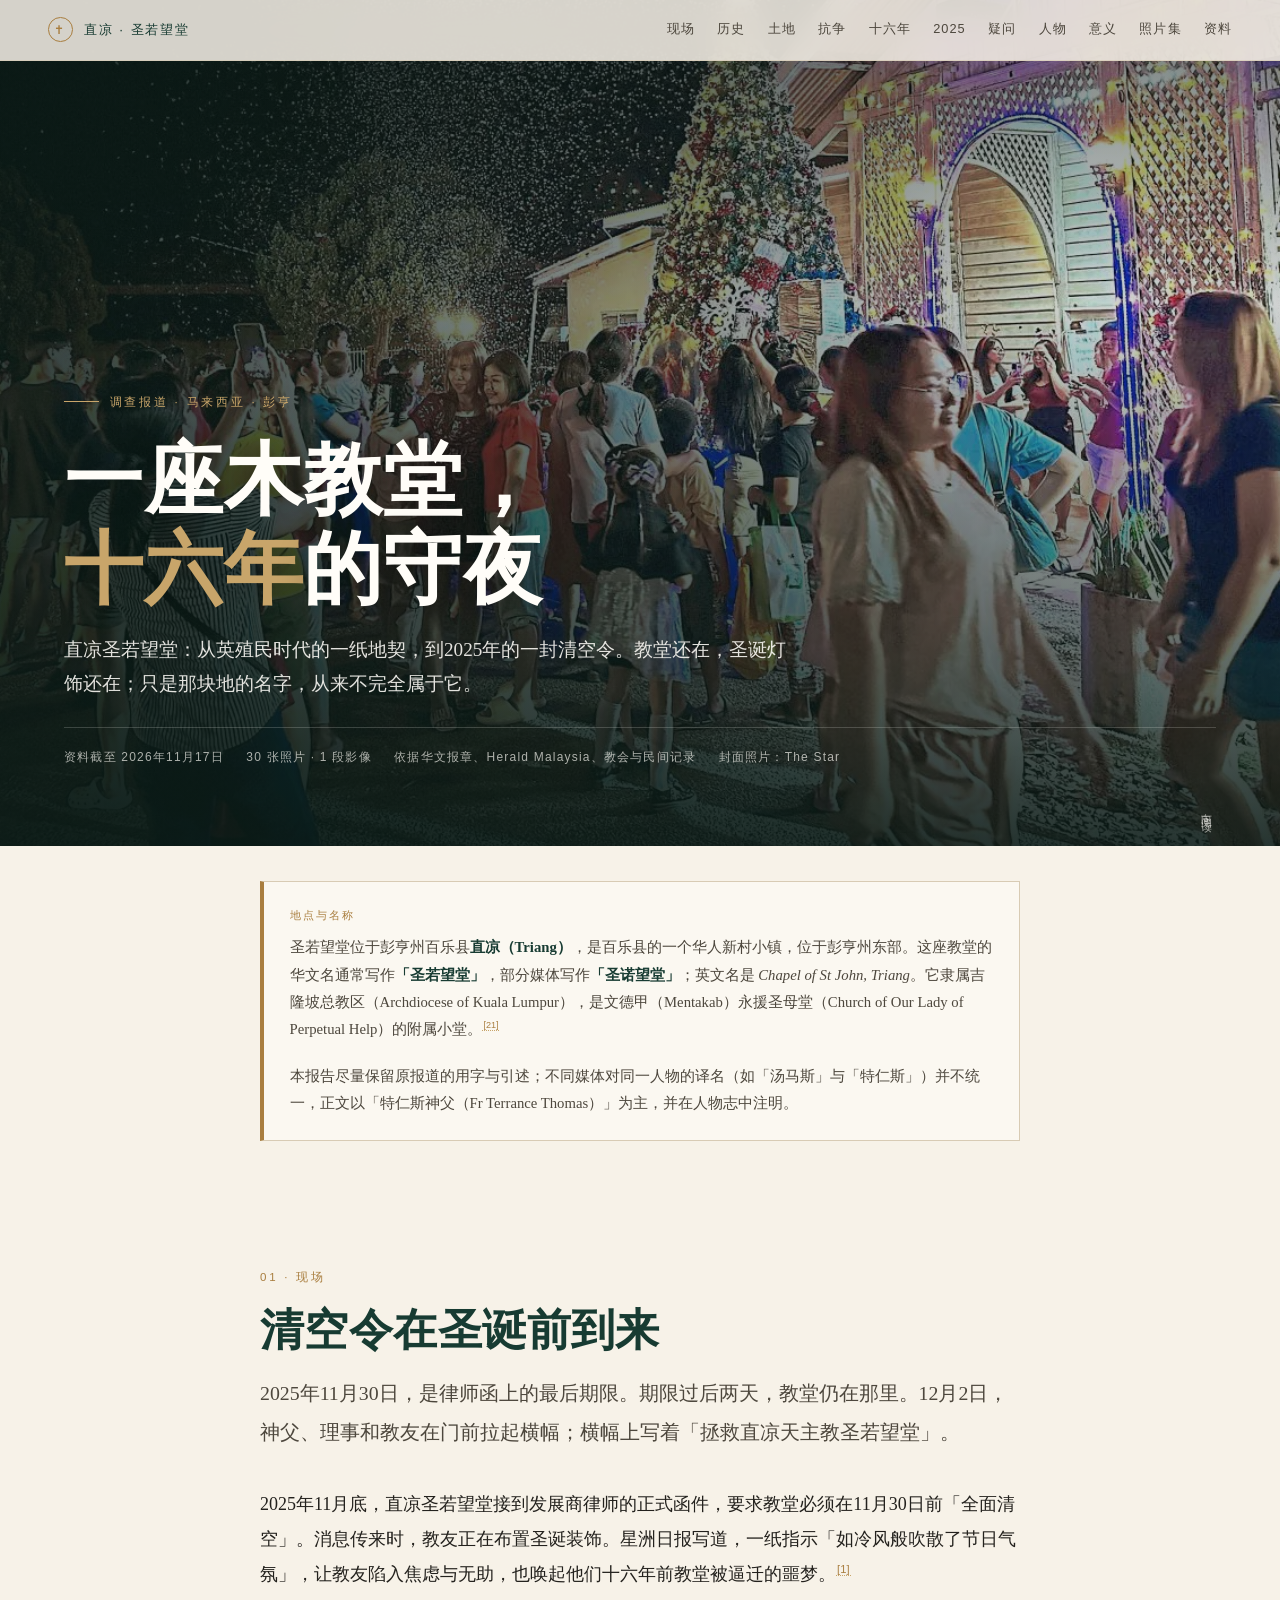
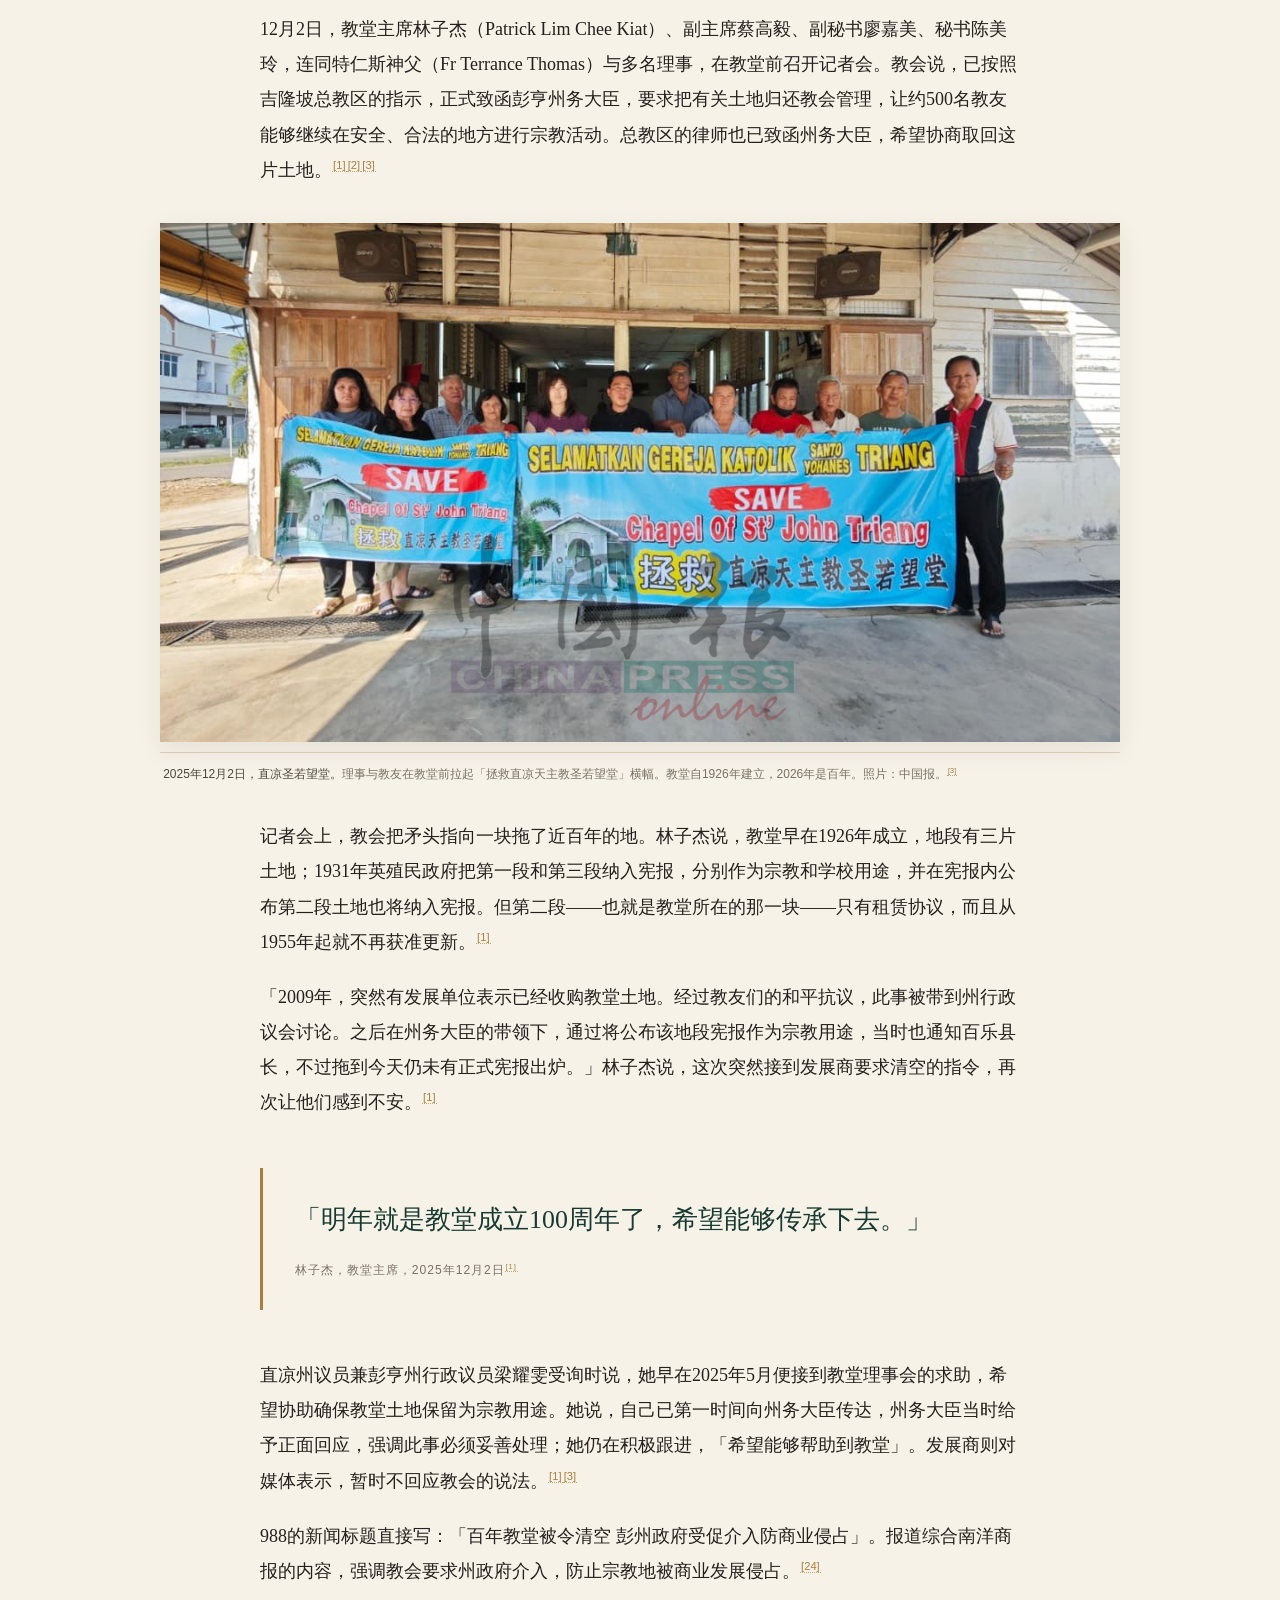
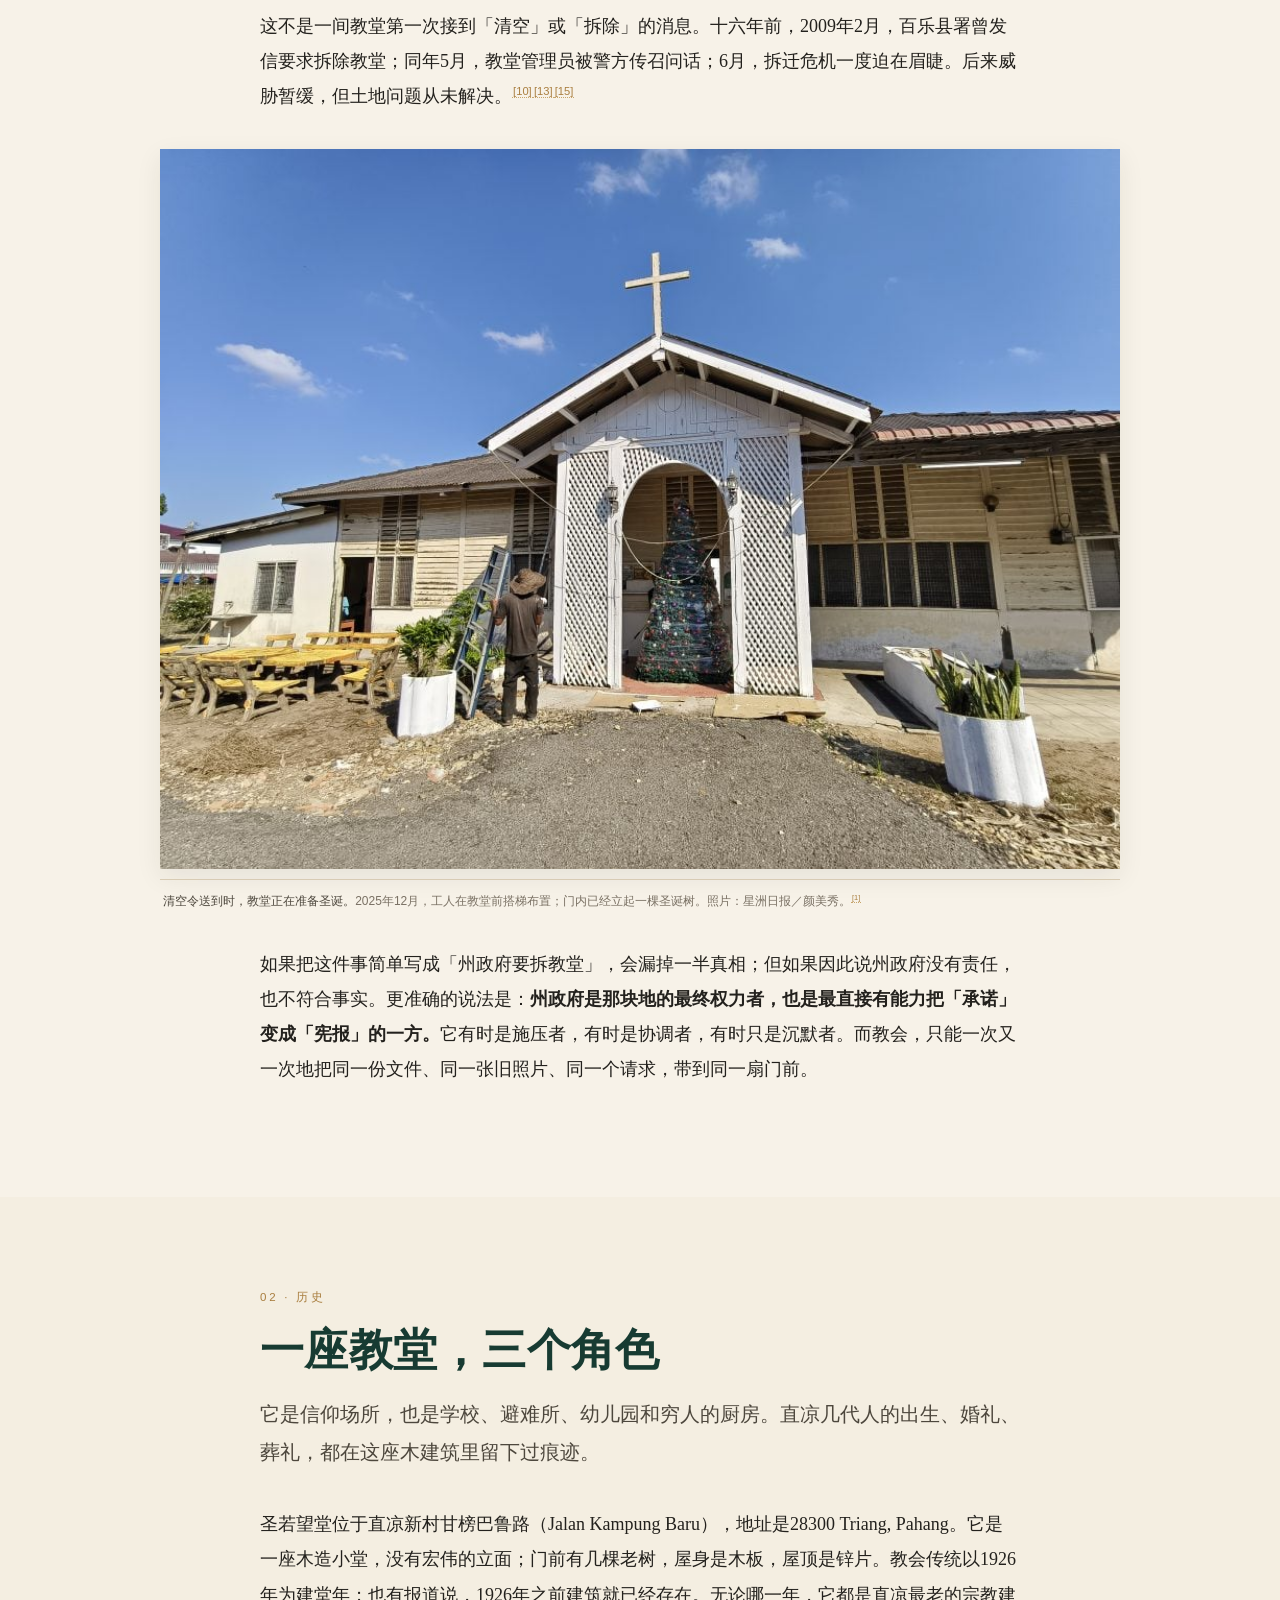
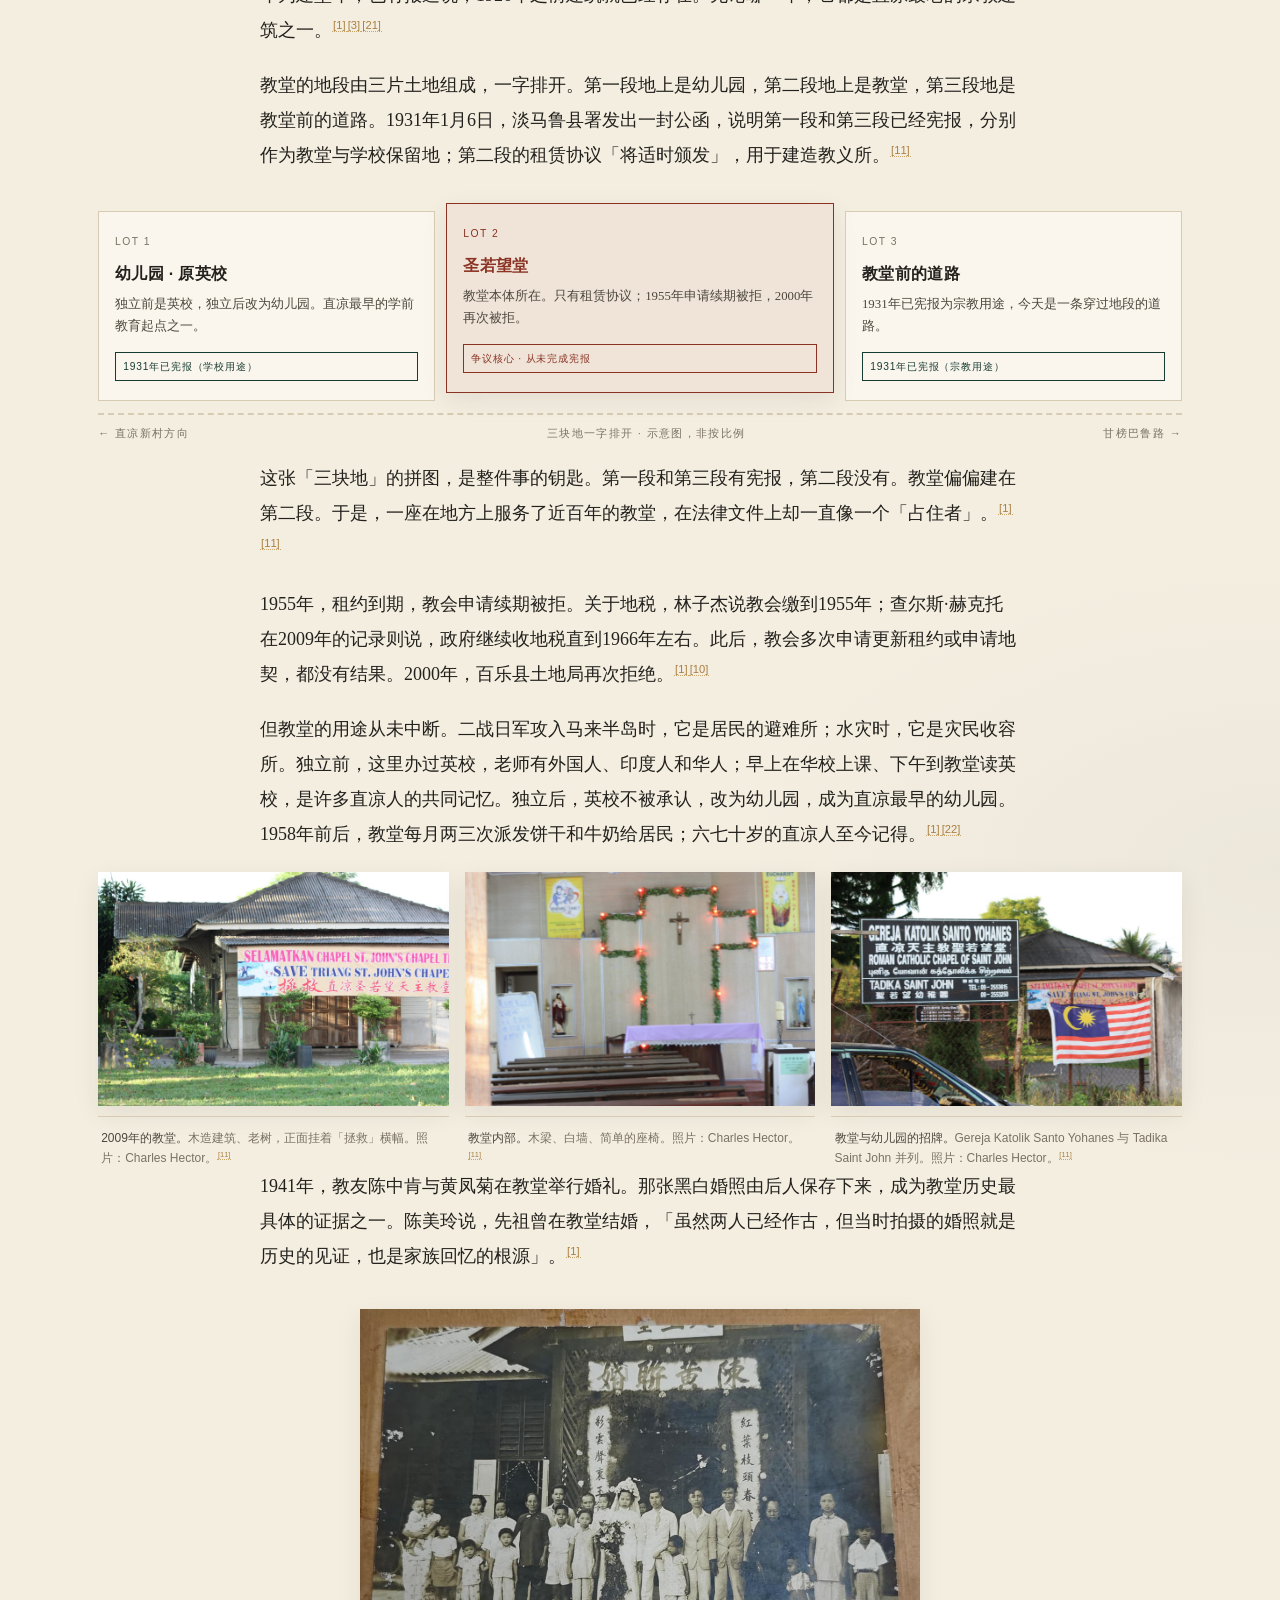
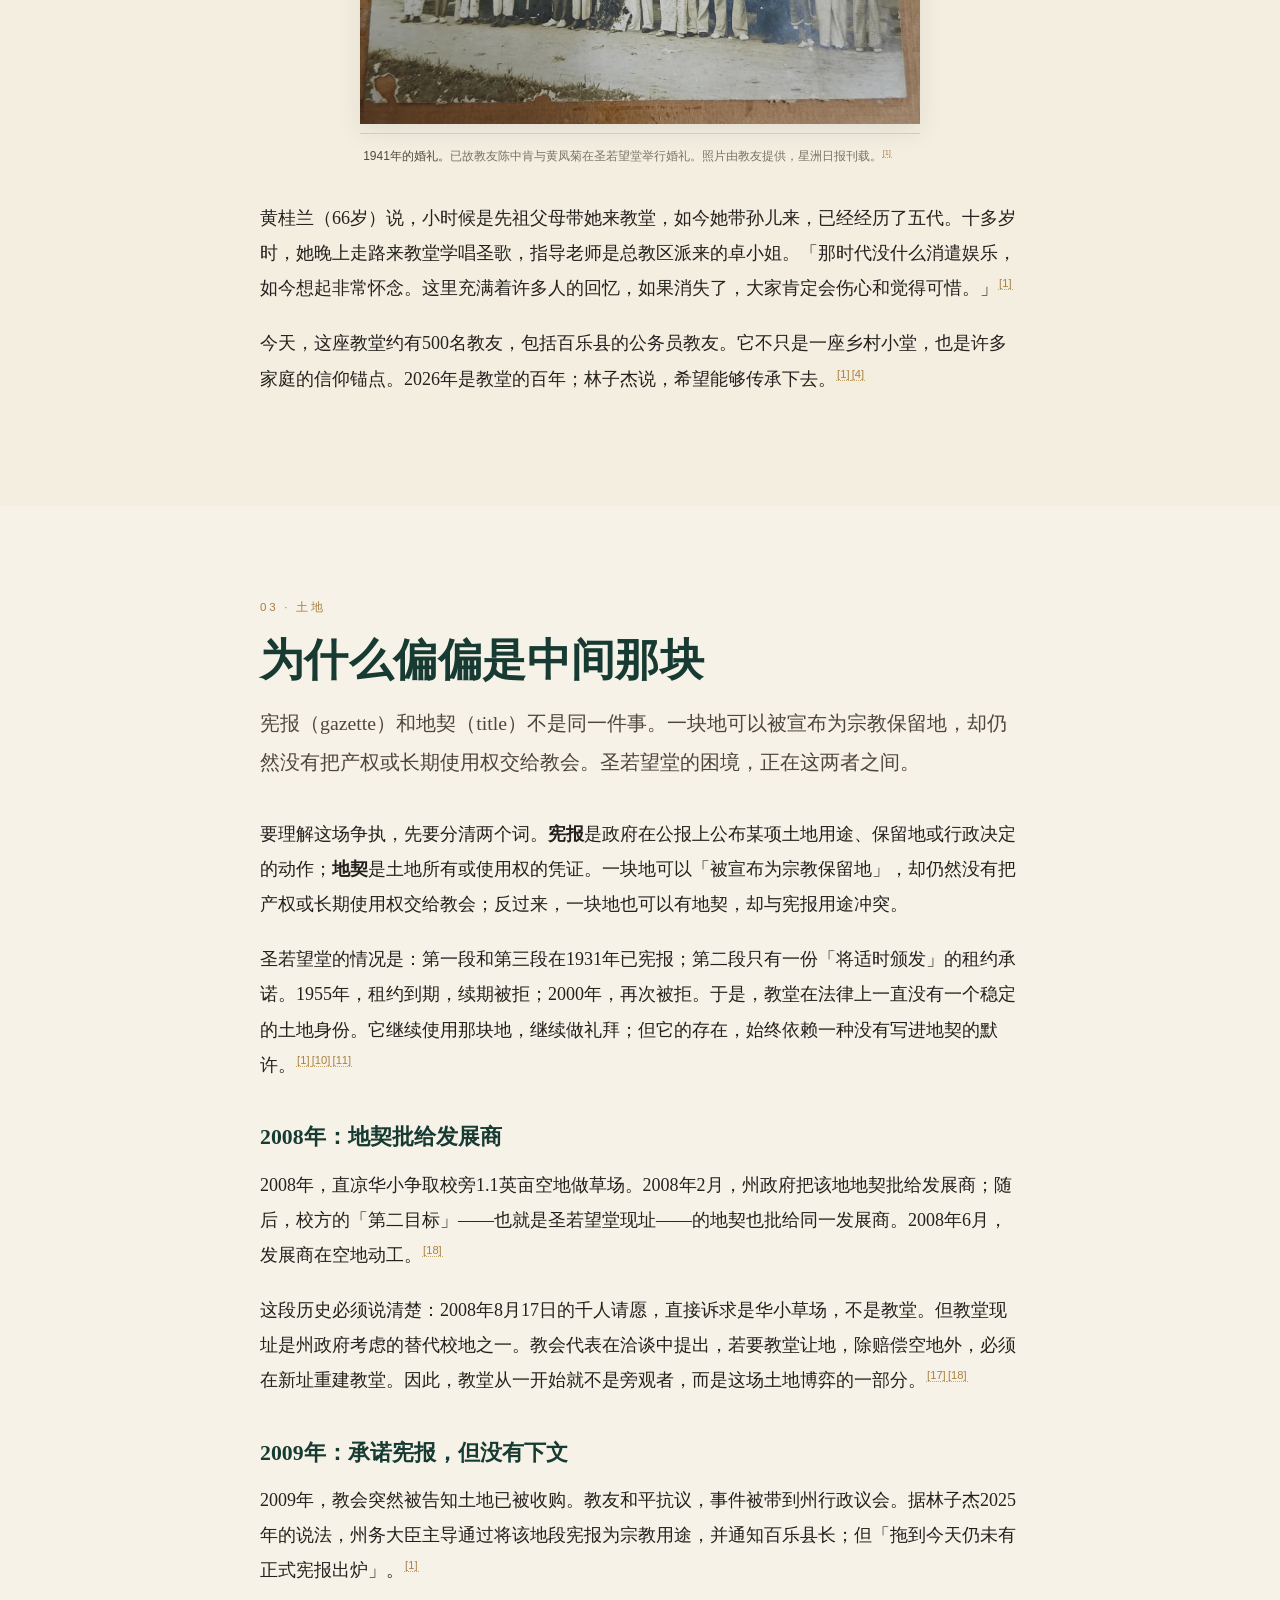
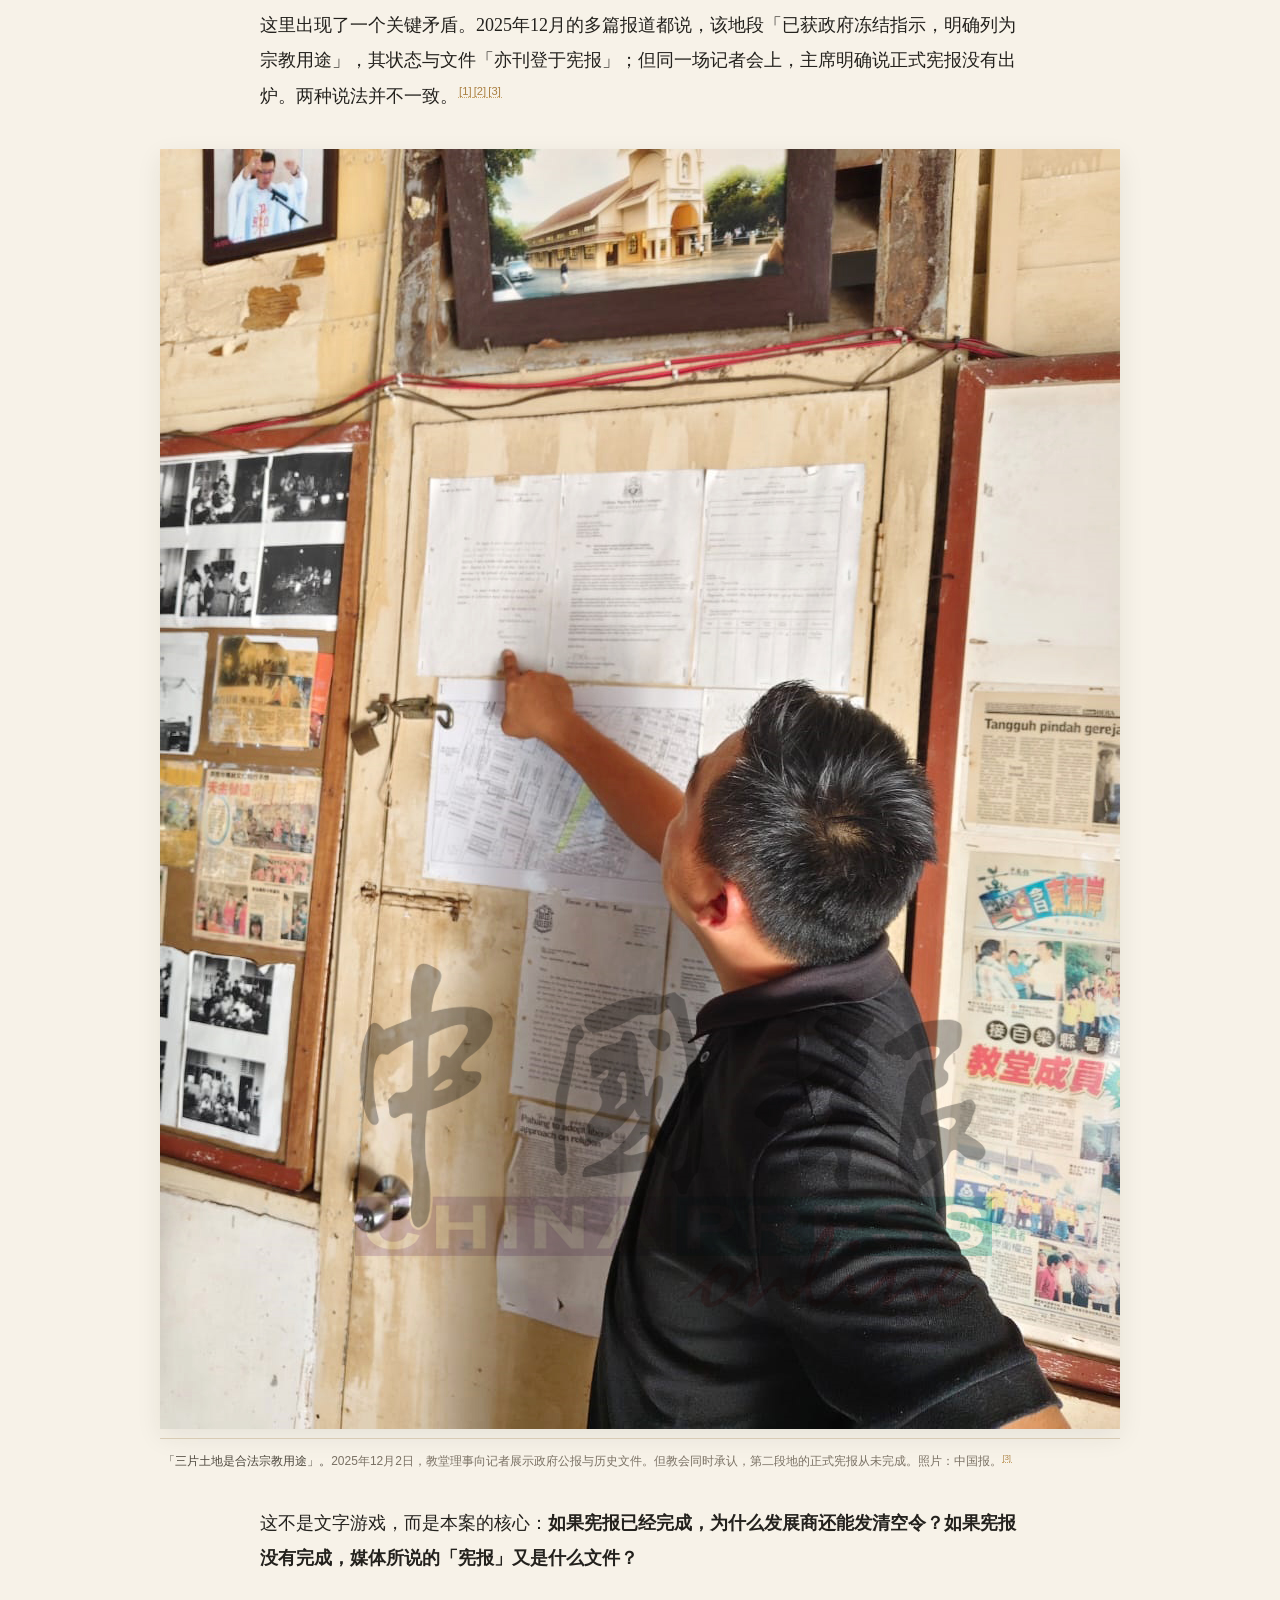
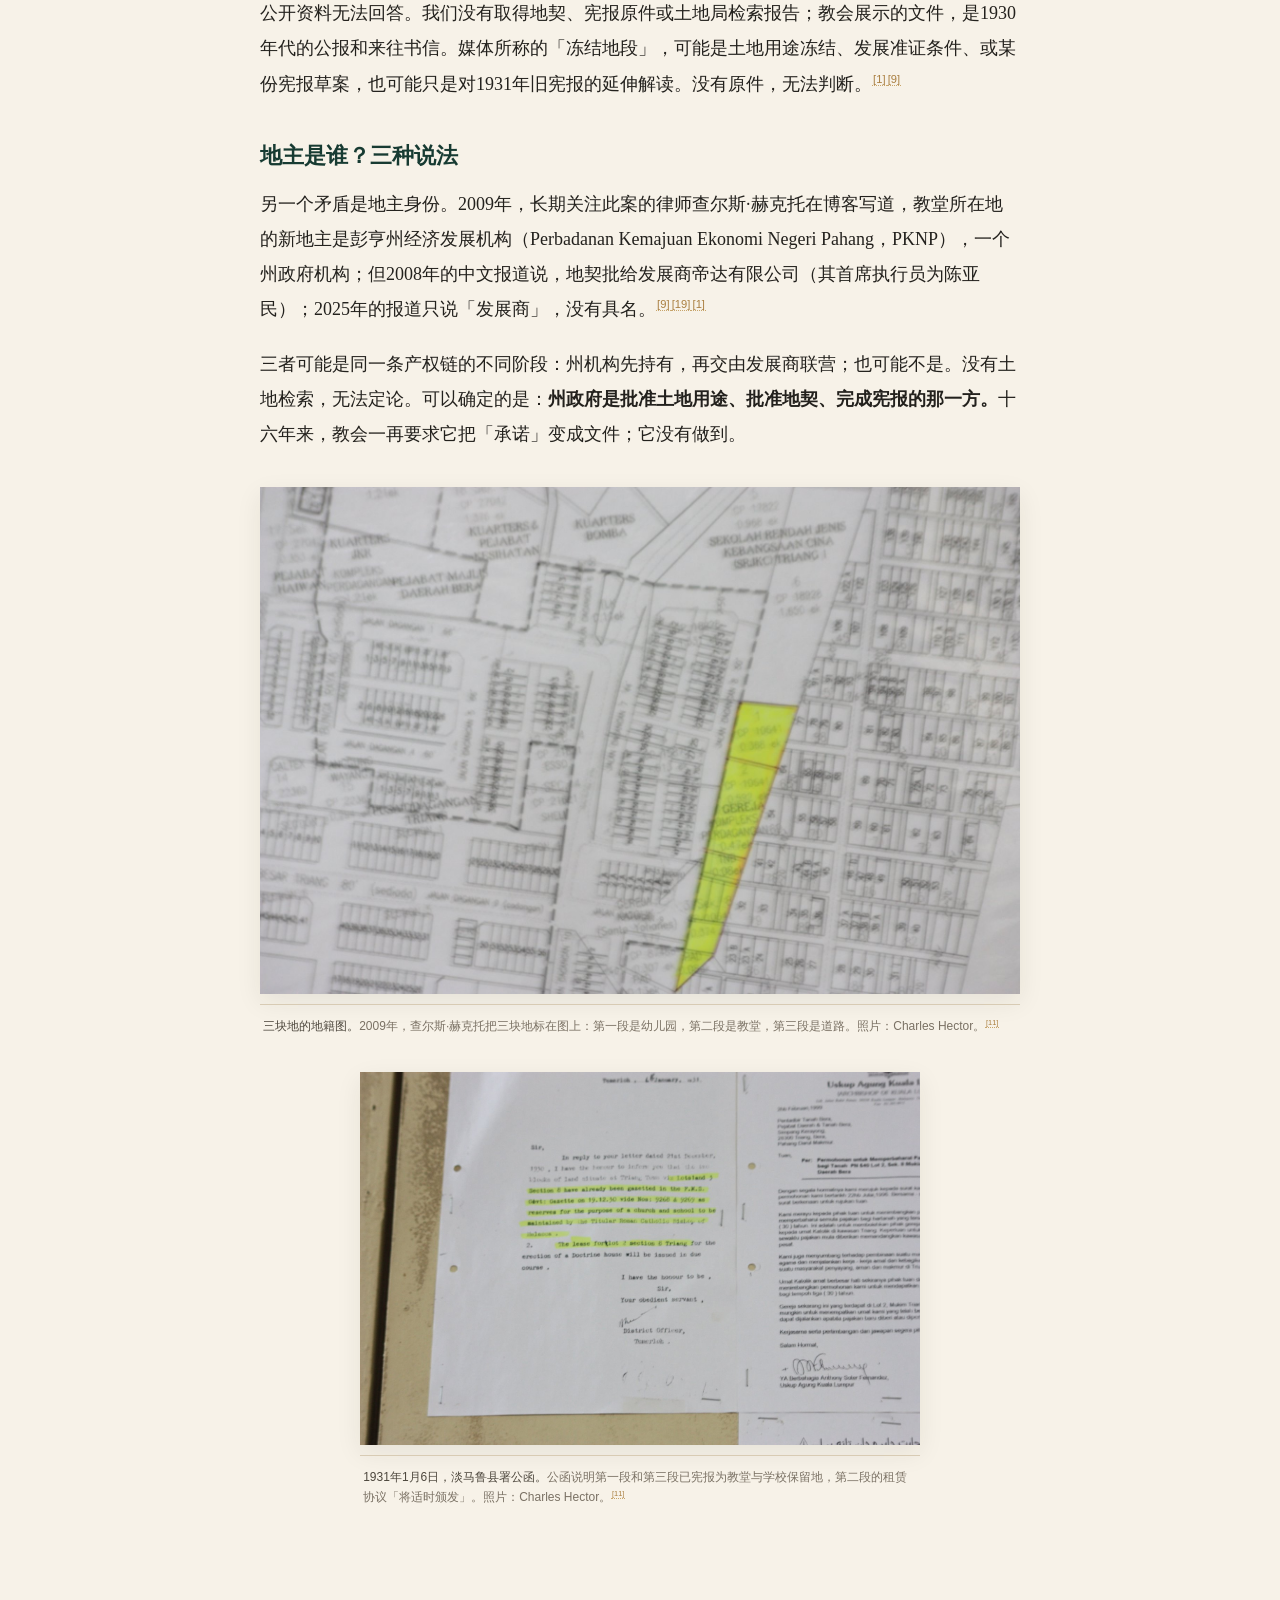
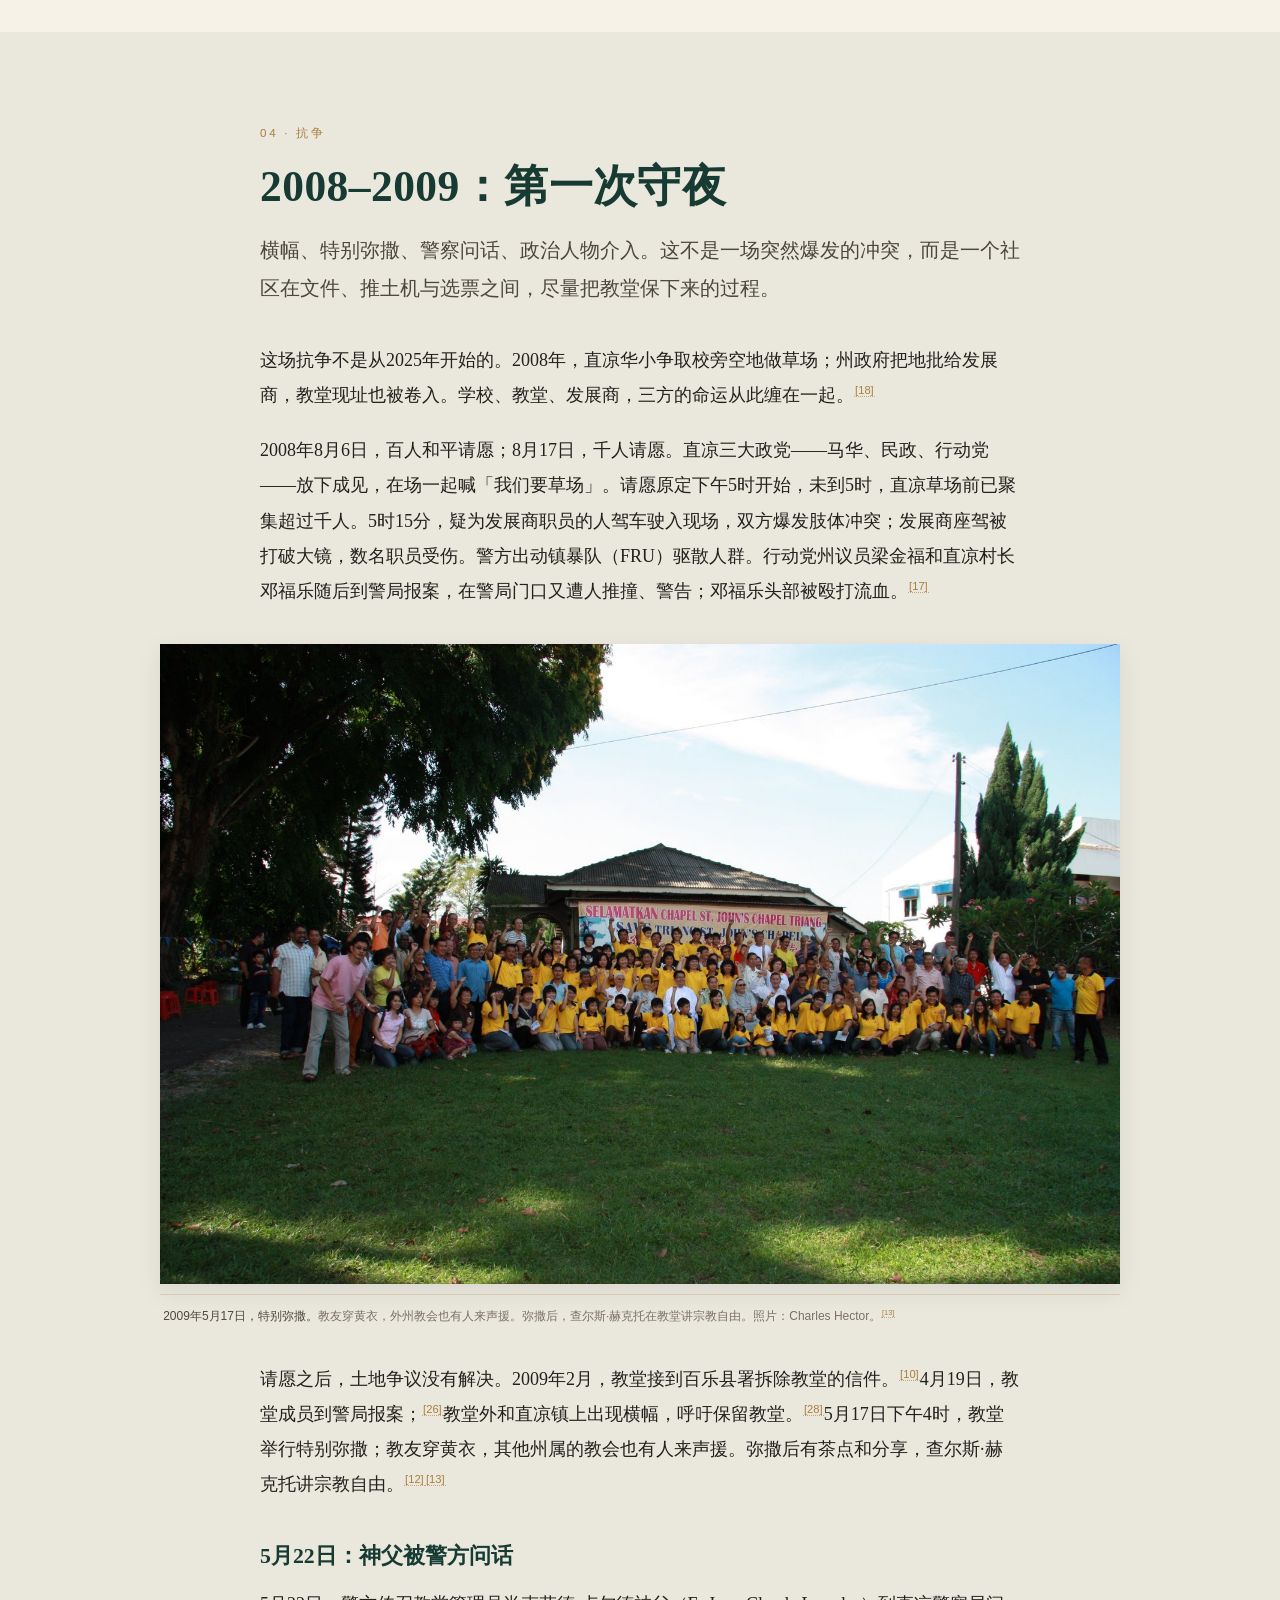
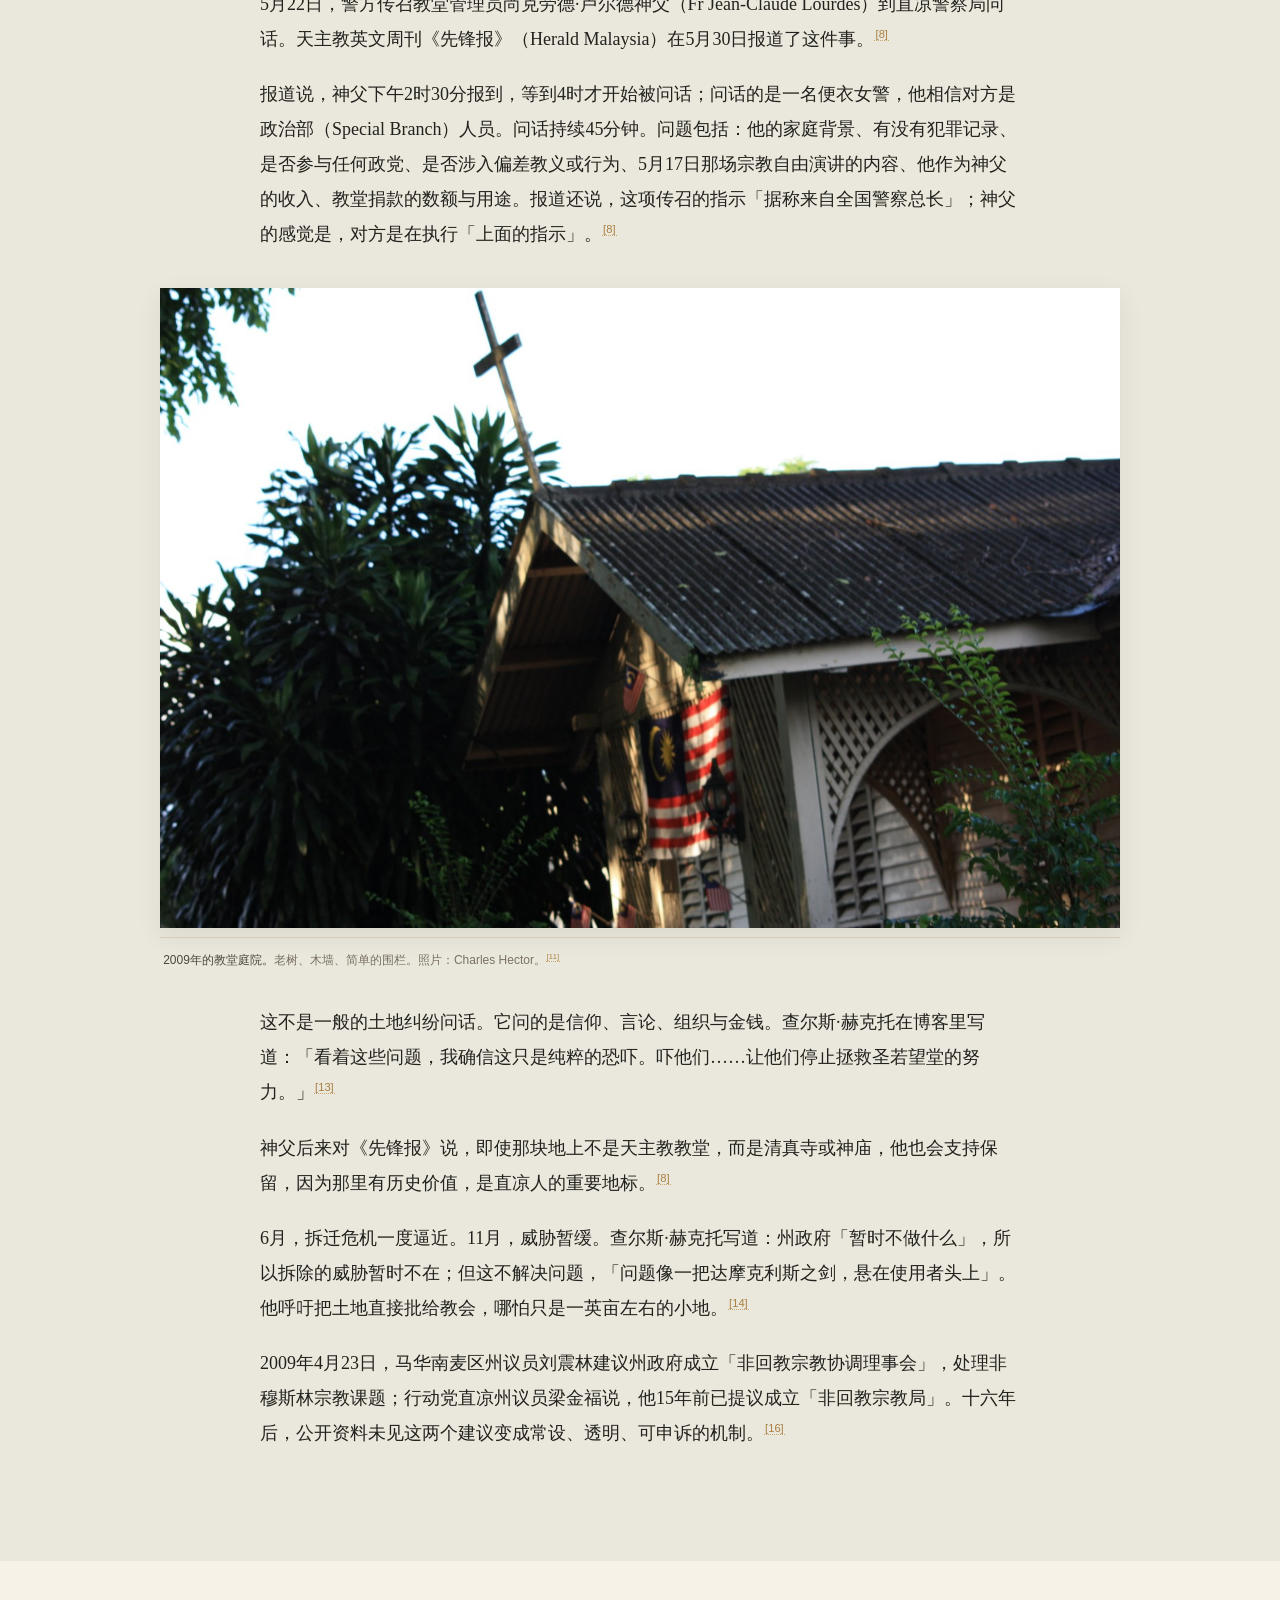
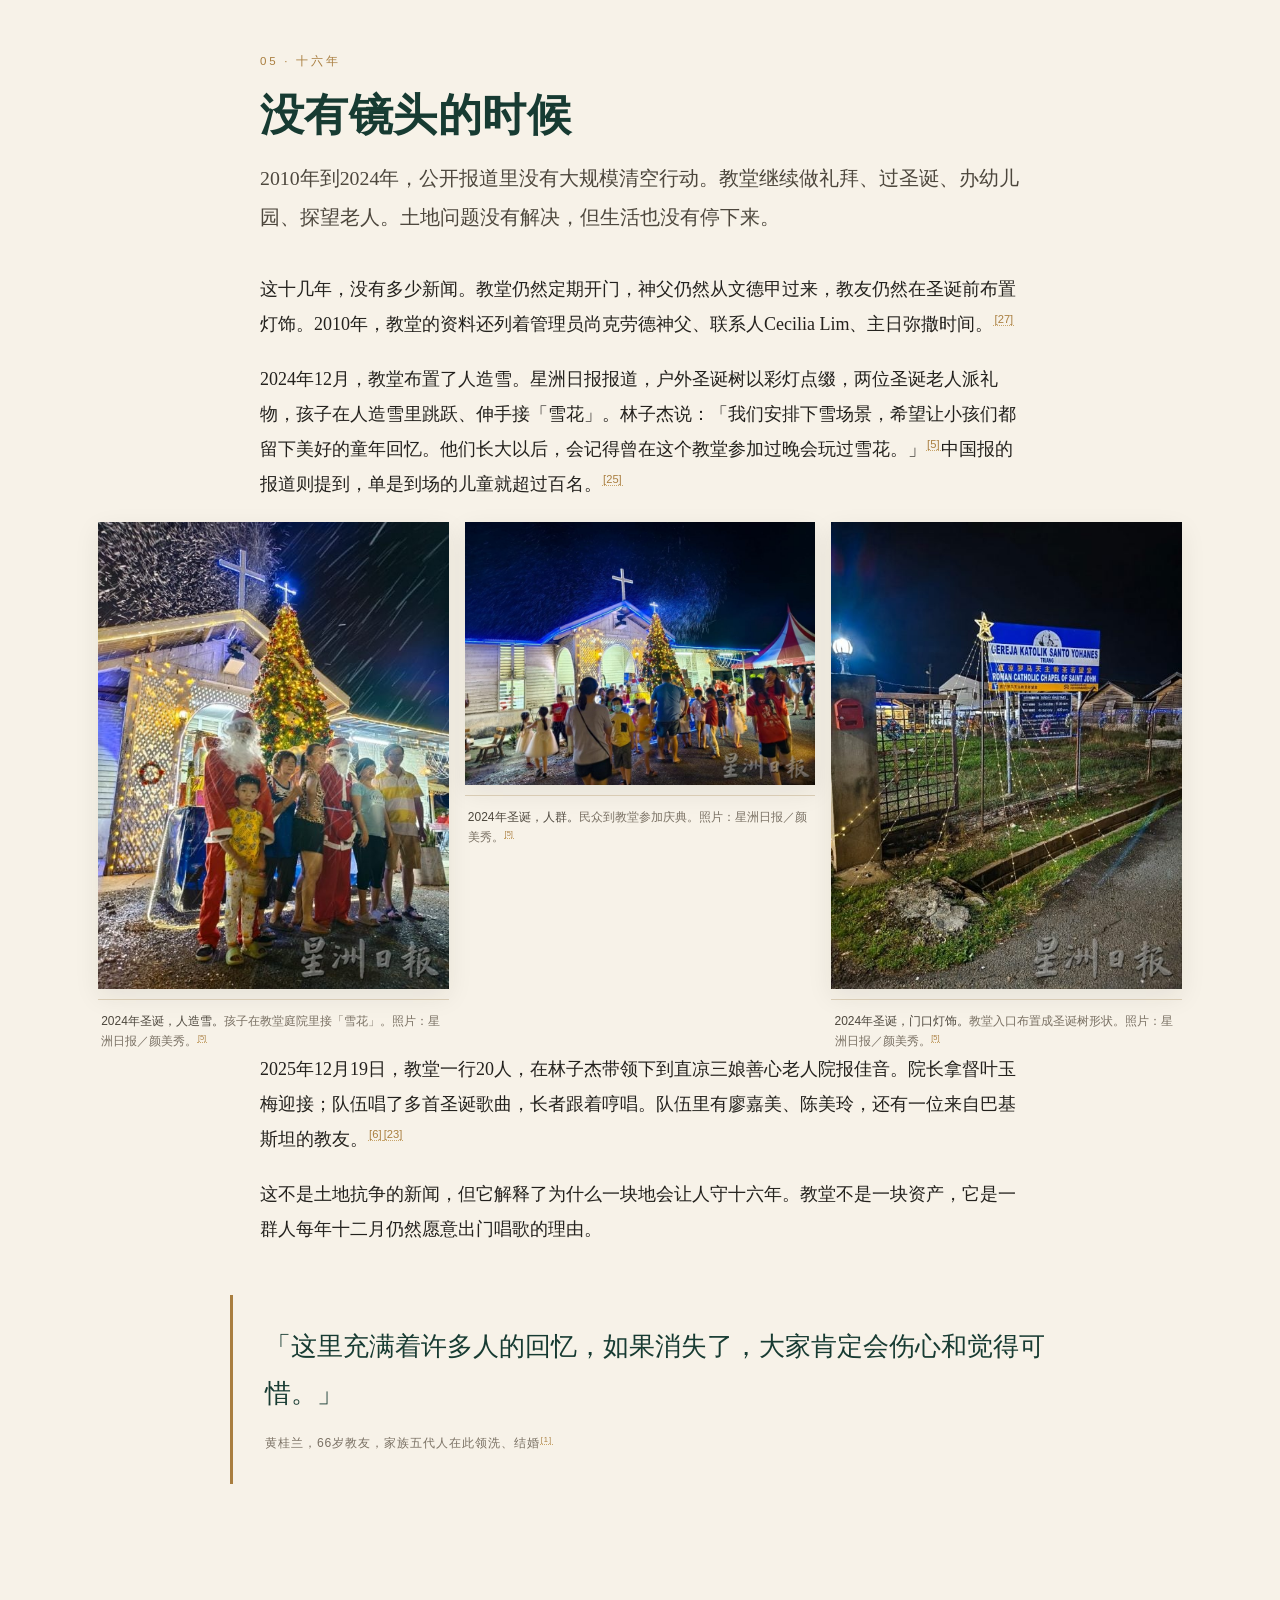
==== commit b2ce6cda: "Add direct PDF and GitHub download links to footers" ====
--- a/index.html
+++ b/index.html
@@ -5,6 +5,7 @@
 <meta name="viewport" content="width=device-width, initial-scale=1">
 <script>document.documentElement.classList.add('js');</script>
 <title>一座木教堂，十六年的守夜｜直凉圣若望堂土地抗争调查（1926–2026）</title>
+<link rel="icon" href="favicon.svg" type="image/svg+xml">
 <meta name="description" content="马来西亚彭亨州百乐县直凉（Triang）圣若望堂，一座建于1926年的木造天主教堂，自2008年起卷入土地与发展商清空争议。本报告根据华文报章、天主教英文刊物、教会与民间记录，梳理其历史、抗争与未解的问题。">
 <link rel="stylesheet" href="assets/style.css">
 </head>
@@ -669,6 +670,11 @@
     <h3>一座教堂，一百年，一个还没有答案的问题</h3>
     <p>直凉圣若望堂的故事，不是「发展 vs 宗教」的抽象辩论。它是一封1931年的公函、一张1941年的婚照、一群在圣诞前拉横幅的人、一个十六年没有完成的宪报。</p>
     <p>愿这座木教堂的钟声，还能继续在直凉的早晨响起。</p>
+    <div class="no-print" style="margin-top:1.4rem;display:flex;flex-wrap:wrap;gap:.7rem">
+      <a class="btn on-dark" href="直凉圣若望堂_调查报告.pdf">下载调查报告 PDF · 24 页</a>
+      <a class="btn on-dark" href="照片集.pdf">下载照片集 PDF · 6 页</a>
+      <a class="btn on-dark" href="https://github.com/nsl5383/triang-st-john-chapel" target="_blank" rel="noopener">GitHub 仓库 ↗</a>
+    </div>
     <div class="footer-bottom">
       <span>调查报道 · 直凉圣若望堂 · 1926–2026</span>
       <span>资料截至 2026年11月17日 · 照片 30 张 · 影像 1 段</span>
--- a/assets/style.css
+++ b/assets/style.css
@@ -481,6 +481,7 @@
 
 /* ---------- print ---------- */
 @media print{
+  .no-print{display:none!important}
   body{background:#fff;color:#000;font-size:10.5pt;line-height:1.7}
   .nav,#progress,#to-top,.scroll-cue,.filters,.lb-close,.lb-prev,.lb-next,.video-card video{display:none!important}
   .hero{min-height:auto;padding:2rem 0;background:#fff!important;color:#000}
